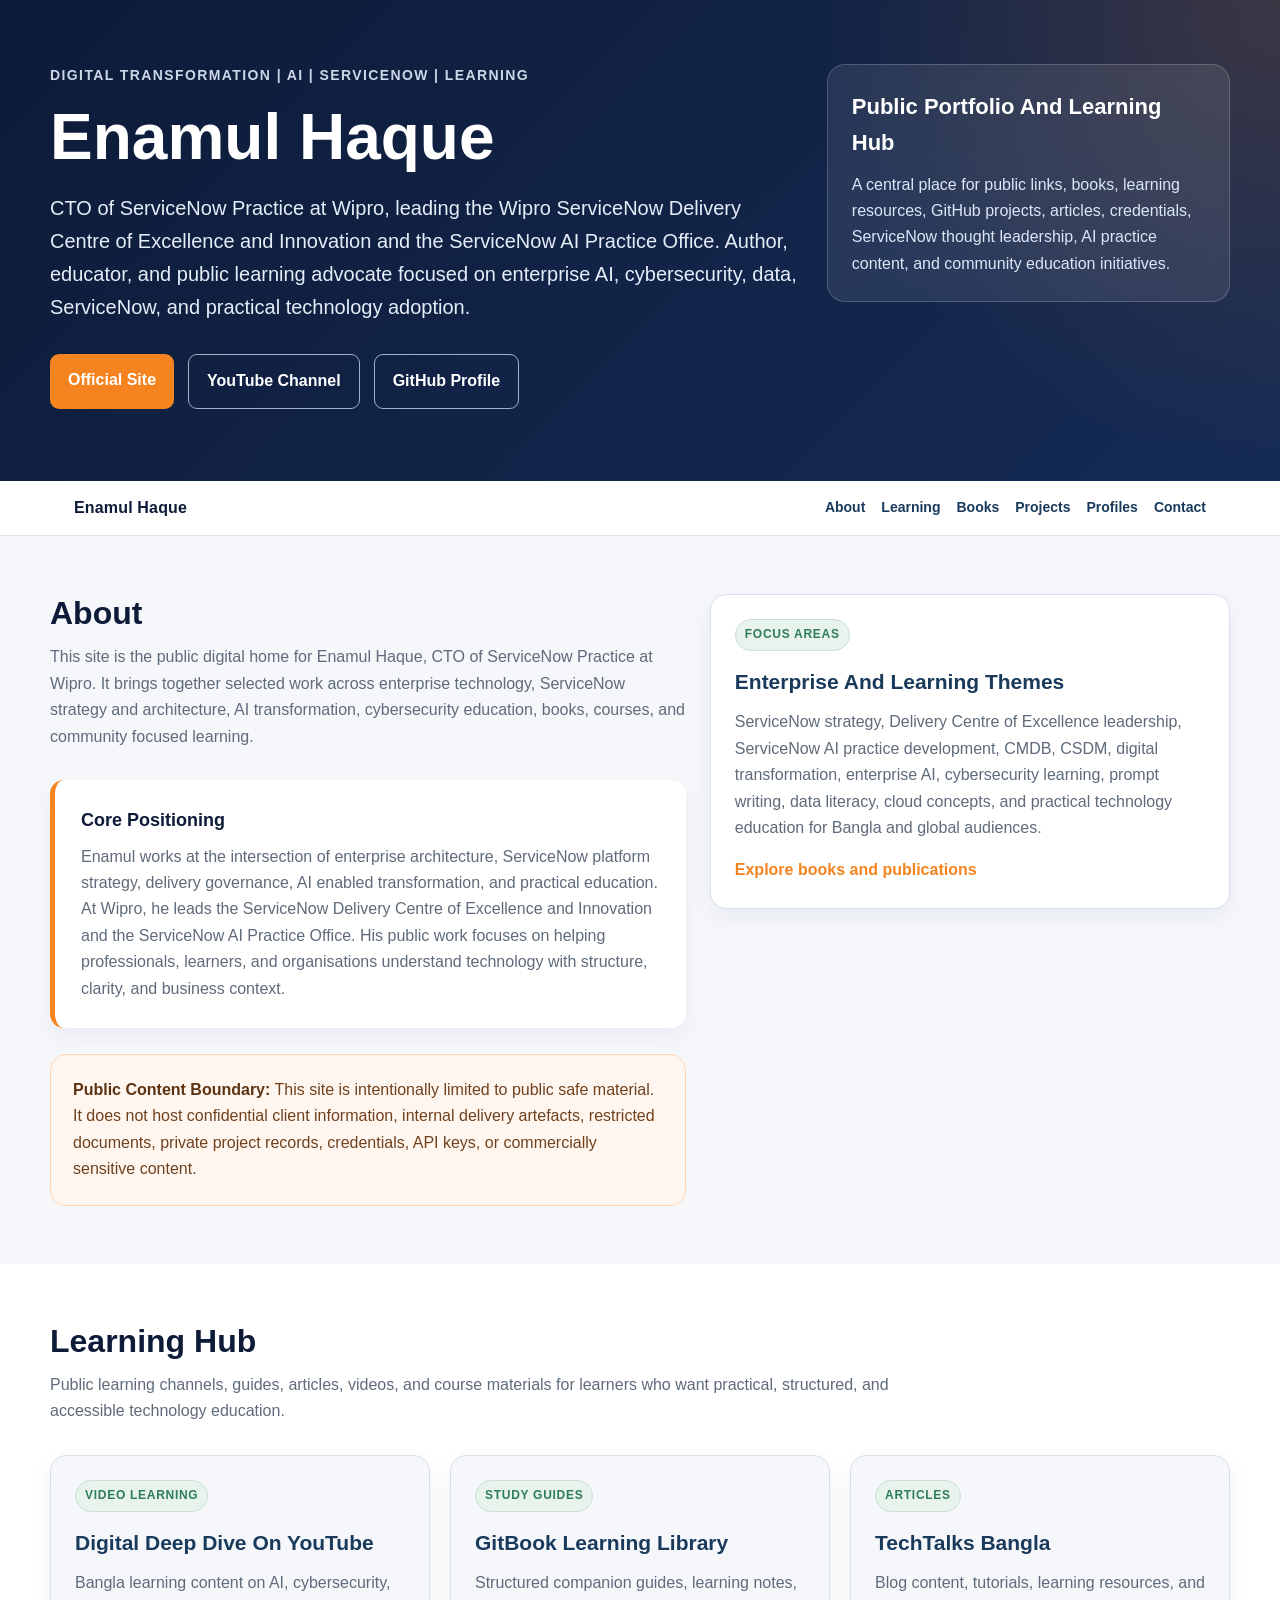
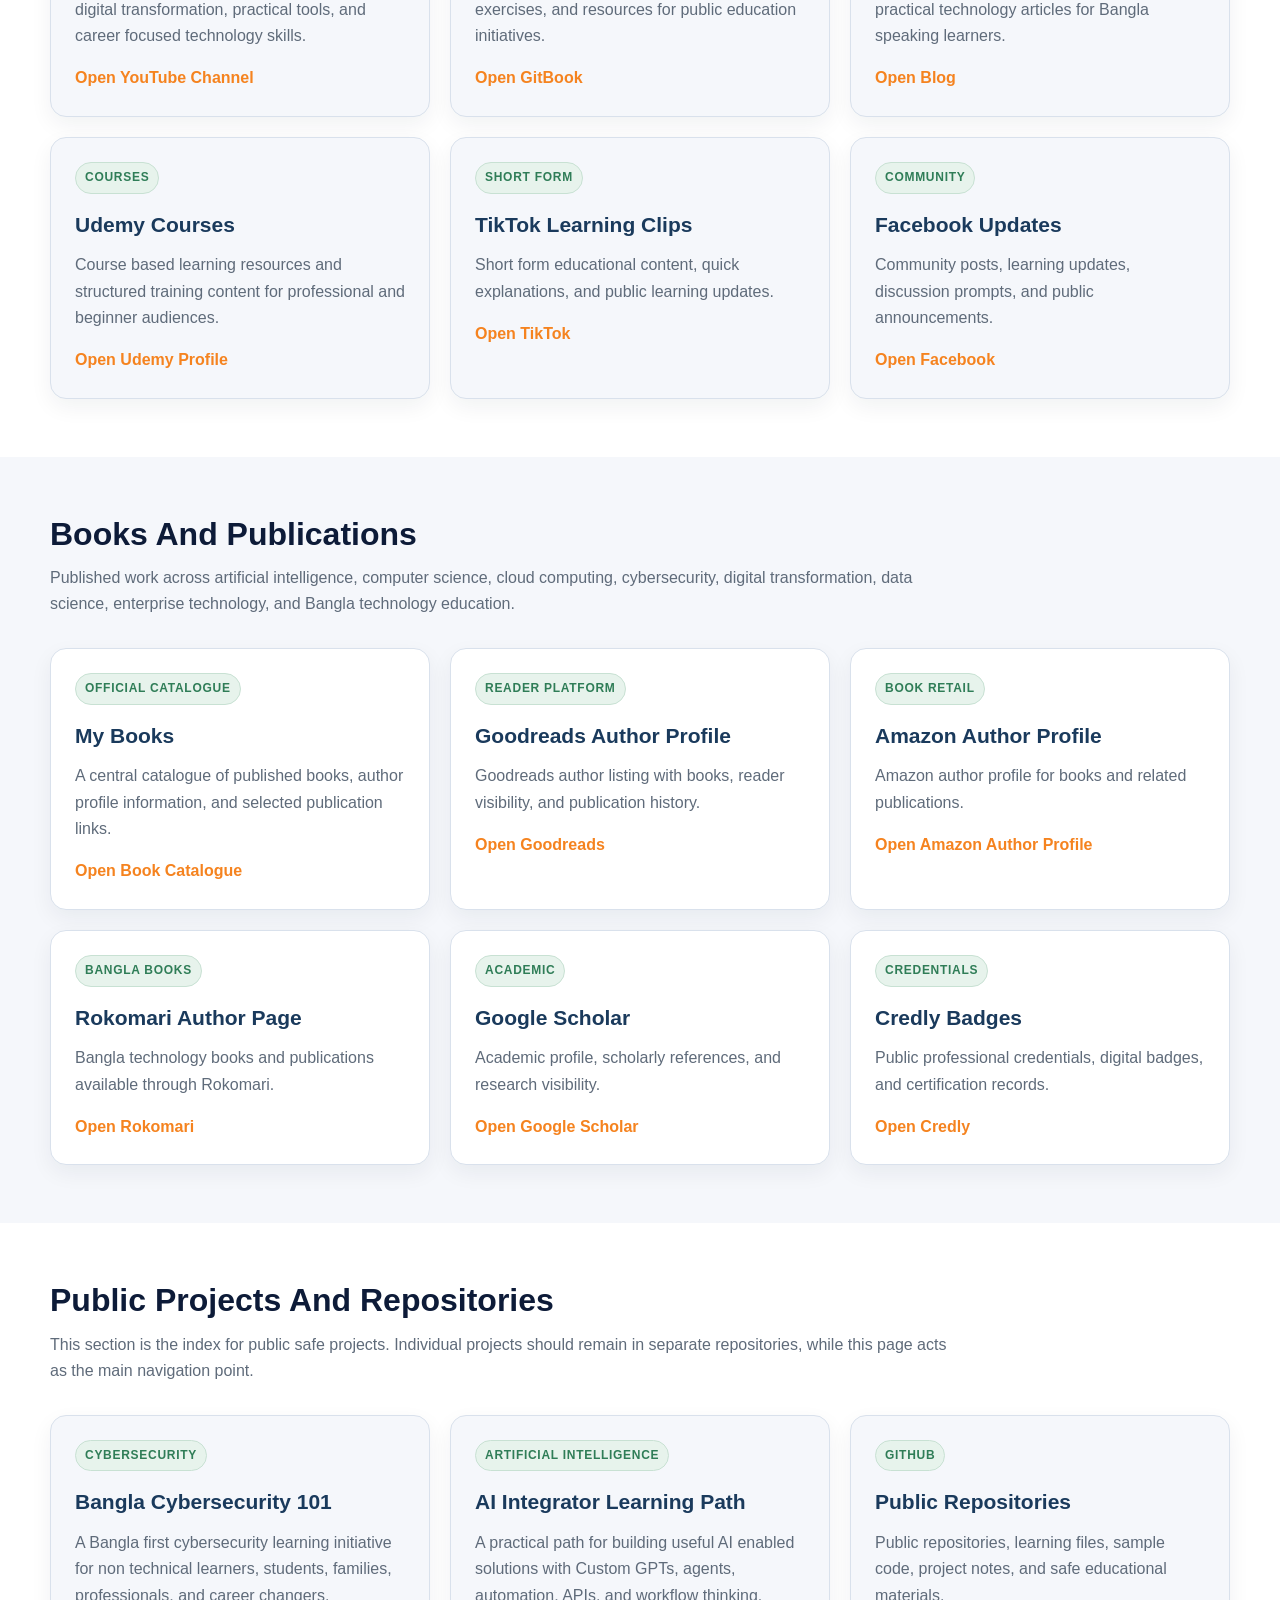
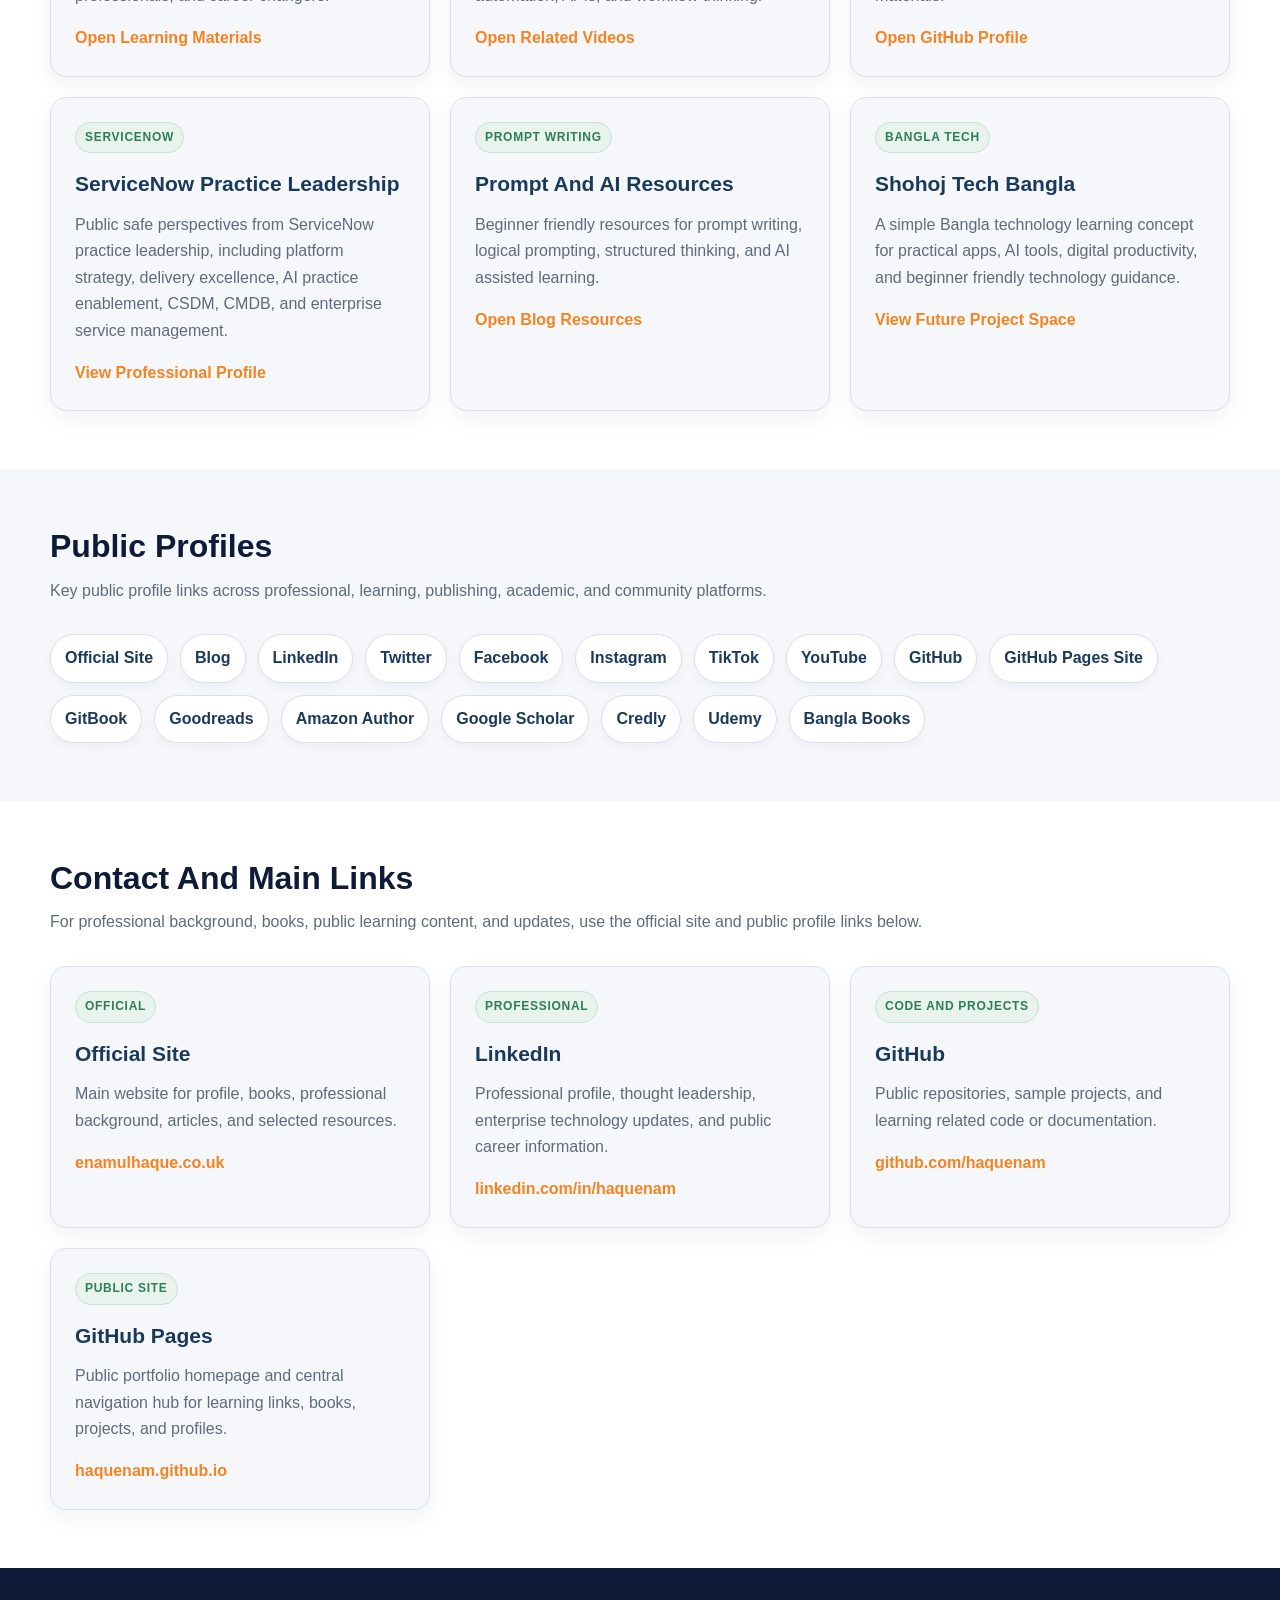
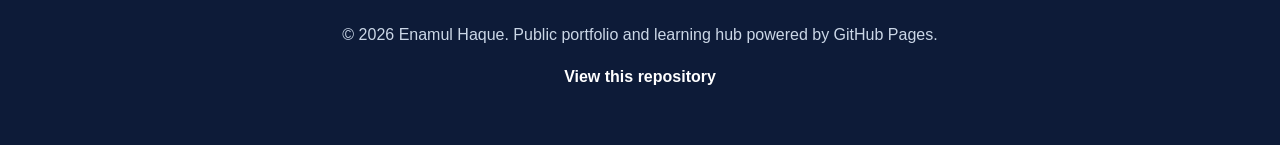
==== index.html @ fe9c5461 "Add files via upload" ====
<!DOCTYPE html>
<html lang="en">
<head>
  <meta charset="UTF-8" />
  <meta name="viewport" content="width=device-width, initial-scale=1.0" />
  <meta name="description" content="Official public portfolio and learning hub for Enamul Haque, focused on digital transformation, AI, ServiceNow strategy, cybersecurity learning, books, courses, and practical technology education." />
  <meta name="author" content="Enamul Haque" />
  <title>Enamul Haque | Digital Transformation, AI, ServiceNow and Learning</title>

  <style>
    :root {
      --navy: #0d1b38;
      --navy2: #152b55;
      --blue: #1a3a5c;
      --accent: #f5831f;
      --soft: #f5f7fb;
      --soft2: #eef4fb;
      --text: #172033;
      --muted: #5f6b7a;
      --white: #ffffff;
      --border: #d9e1ec;
      --green: #2f7d57;
    }

    * {
      box-sizing: border-box;
    }

    html {
      scroll-behavior: smooth;
    }

    body {
      margin: 0;
      font-family: Arial, Helvetica, sans-serif;
      color: var(--text);
      background: var(--soft);
      line-height: 1.65;
    }

    a {
      color: inherit;
    }

    header {
      background:
        radial-gradient(circle at top right, rgba(245, 131, 31, 0.18), transparent 34%),
        linear-gradient(135deg, var(--navy), var(--navy2));
      color: var(--white);
      padding: 64px 24px 72px;
    }

    .container {
      max-width: 1180px;
      margin: 0 auto;
    }

    .topline {
      font-size: 14px;
      letter-spacing: 0.1em;
      text-transform: uppercase;
      color: #cbd7e7;
      margin-bottom: 16px;
      font-weight: 700;
    }

    h1 {
      font-size: clamp(38px, 5vw, 64px);
      line-height: 1.08;
      margin: 0 0 20px;
      max-width: 980px;
    }

    .subtitle {
      font-size: 20px;
      max-width: 900px;
      color: #e5edf8;
      margin: 0 0 30px;
    }

    .hero-grid {
      display: grid;
      grid-template-columns: 1.3fr 0.7fr;
      gap: 28px;
      align-items: start;
    }

    .hero-card {
      background: rgba(255, 255, 255, 0.09);
      border: 1px solid rgba(255, 255, 255, 0.18);
      border-radius: 18px;
      padding: 24px;
      backdrop-filter: blur(8px);
    }

    .hero-card h2 {
      margin: 0 0 10px;
      font-size: 22px;
      color: var(--white);
    }

    .hero-card p {
      margin: 0;
      color: #dbe7f7;
    }

    .actions {
      display: flex;
      flex-wrap: wrap;
      gap: 14px;
      margin-top: 30px;
    }

    .button {
      display: inline-block;
      text-decoration: none;
      font-weight: 800;
      border-radius: 9px;
      padding: 13px 18px;
      transition: all 0.2s ease;
    }

    .button.primary {
      background: var(--accent);
      color: var(--white);
    }

    .button.secondary {
      border: 1px solid #9fb1c9;
      color: var(--white);
    }

    .button.light {
      background: var(--white);
      color: var(--navy);
      border: 1px solid var(--border);
    }

    .button:hover {
      transform: translateY(-1px);
      opacity: 0.94;
    }

    nav {
      background: var(--white);
      border-bottom: 1px solid var(--border);
      position: sticky;
      top: 0;
      z-index: 10;
    }

    nav .container {
      display: flex;
      flex-wrap: wrap;
      gap: 18px;
      align-items: center;
      justify-content: space-between;
      padding: 14px 24px;
    }

    .brand {
      font-weight: 900;
      color: var(--navy);
      letter-spacing: 0.01em;
    }

    .navlinks {
      display: flex;
      flex-wrap: wrap;
      gap: 16px;
      font-size: 14px;
    }

    .navlinks a {
      color: var(--blue);
      text-decoration: none;
      font-weight: 800;
    }

    section {
      padding: 58px 24px;
    }

    section.alt {
      background: var(--white);
    }

    .section-title {
      margin: 0 0 12px;
      color: var(--navy);
      font-size: 32px;
      line-height: 1.2;
    }

    .section-intro {
      margin: 0 0 30px;
      color: var(--muted);
      max-width: 900px;
    }

    .grid {
      display: grid;
      grid-template-columns: repeat(3, 1fr);
      gap: 20px;
    }

    .grid.two {
      grid-template-columns: repeat(2, 1fr);
    }

    .card {
      background: var(--white);
      border: 1px solid var(--border);
      border-radius: 16px;
      padding: 24px;
      min-height: 220px;
      box-shadow: 0 8px 22px rgba(13, 27, 56, 0.06);
    }

    .alt .card {
      background: var(--soft);
    }

    .card h3 {
      margin: 0 0 10px;
      color: var(--blue);
      font-size: 21px;
    }

    .card p {
      margin: 0 0 16px;
      color: var(--muted);
    }

    .card a {
      color: var(--accent);
      font-weight: 800;
      text-decoration: none;
    }

    .tag {
      display: inline-block;
      font-size: 12px;
      text-transform: uppercase;
      letter-spacing: 0.06em;
      color: var(--green);
      background: #e7f3ec;
      border: 1px solid #c8e1d3;
      border-radius: 999px;
      padding: 5px 9px;
      margin-bottom: 14px;
      font-weight: 800;
    }

    .highlight {
      background: var(--white);
      border-left: 5px solid var(--accent);
      border-radius: 14px;
      padding: 26px;
      box-shadow: 0 8px 22px rgba(13, 27, 56, 0.05);
    }

    .highlight strong {
      display: block;
      color: var(--navy);
      margin-bottom: 8px;
      font-size: 18px;
    }

    .highlight p {
      margin: 0;
      color: var(--muted);
    }

    .two-column {
      display: grid;
      grid-template-columns: 1.1fr 0.9fr;
      gap: 24px;
      align-items: start;
    }

    .list {
      display: grid;
      gap: 12px;
      margin-top: 20px;
    }

    .list-item {
      background: var(--white);
      border: 1px solid var(--border);
      border-radius: 14px;
      padding: 17px 19px;
    }

    .alt .list-item {
      background: var(--soft);
    }

    .list-item strong {
      display: block;
      color: var(--navy);
      margin-bottom: 5px;
    }

    .link-cloud {
      display: flex;
      flex-wrap: wrap;
      gap: 12px;
      margin-top: 24px;
    }

    .link-cloud a {
      background: var(--white);
      border: 1px solid var(--border);
      border-radius: 999px;
      padding: 10px 14px;
      text-decoration: none;
      color: var(--blue);
      font-weight: 800;
      box-shadow: 0 4px 12px rgba(13, 27, 56, 0.04);
    }

    .alt .link-cloud a {
      background: var(--soft);
    }

    .governance-note {
      background: #fff7ef;
      border: 1px solid #ffd7b6;
      border-radius: 16px;
      padding: 22px;
      color: #70401d;
      margin-top: 26px;
    }

    .governance-note strong {
      color: #5c3212;
    }

    footer {
      background: var(--navy);
      color: #cbd7e7;
      padding: 38px 24px;
      text-align: center;
    }

    footer a {
      color: var(--white);
      font-weight: 800;
      text-decoration: none;
    }

    @media (max-width: 920px) {
      .grid,
      .grid.two,
      .two-column,
      .hero-grid {
        grid-template-columns: 1fr;
      }

      nav {
        position: static;
      }
    }
  </style>
</head>

<body>
  <header>
    <div class="container hero-grid">
      <div>
        <div class="topline">Digital Transformation | AI | ServiceNow | Learning</div>
        <h1>Enamul Haque</h1>
        <p class="subtitle">
          CTO of ServiceNow Practice at Wipro, leading the Wipro ServiceNow Delivery Centre of Excellence and Innovation and the ServiceNow AI Practice Office. Author, educator, and public learning advocate focused on enterprise AI, cybersecurity, data, ServiceNow, and practical technology adoption.
        </p>
        <div class="actions">
          <a class="button primary" href="https://enamulhaque.co.uk/" target="_blank" rel="noopener">Official Site</a>
          <a class="button secondary" href="https://www.youtube.com/@authorenam" target="_blank" rel="noopener">YouTube Channel</a>
          <a class="button secondary" href="https://github.com/haquenam" target="_blank" rel="noopener">GitHub Profile</a>
        </div>
      </div>

      <div class="hero-card">
        <h2>Public Portfolio And Learning Hub</h2>
        <p>
          A central place for public links, books, learning resources, GitHub projects, articles, credentials, ServiceNow thought leadership, AI practice content, and community education initiatives.
        </p>
      </div>
    </div>
  </header>

  <nav>
    <div class="container">
      <div class="brand">Enamul Haque</div>
      <div class="navlinks">
        <a href="#about">About</a>
        <a href="#learning">Learning</a>
        <a href="#books">Books</a>
        <a href="#projects">Projects</a>
        <a href="#profiles">Profiles</a>
        <a href="#contact">Contact</a>
      </div>
    </div>
  </nav>

  <main>
    <section id="about">
      <div class="container two-column">
        <div>
          <h2 class="section-title">About</h2>
          <p class="section-intro">
            This site is the public digital home for Enamul Haque, CTO of ServiceNow Practice at Wipro. It brings together selected work across enterprise technology, ServiceNow strategy and architecture, AI transformation, cybersecurity education, books, courses, and community focused learning.
          </p>

          <div class="highlight">
            <strong>Core Positioning</strong>
            <p>
              Enamul works at the intersection of enterprise architecture, ServiceNow platform strategy, delivery governance, AI enabled transformation, and practical education. At Wipro, he leads the ServiceNow Delivery Centre of Excellence and Innovation and the ServiceNow AI Practice Office. His public work focuses on helping professionals, learners, and organisations understand technology with structure, clarity, and business context.
            </p>
          </div>

          <div class="governance-note">
            <strong>Public Content Boundary:</strong>
            This site is intentionally limited to public safe material. It does not host confidential client information, internal delivery artefacts, restricted documents, private project records, credentials, API keys, or commercially sensitive content.
          </div>
        </div>

        <div class="card">
          <span class="tag">Focus Areas</span>
          <h3>Enterprise And Learning Themes</h3>
          <p>
            ServiceNow strategy, Delivery Centre of Excellence leadership, ServiceNow AI practice development, CMDB, CSDM, digital transformation, enterprise AI, cybersecurity learning, prompt writing, data literacy, cloud concepts, and practical technology education for Bangla and global audiences.
          </p>
          <a href="https://enamulhaque.co.uk/my-books" target="_blank" rel="noopener">Explore books and publications</a>
        </div>
      </div>
    </section>

    <section id="learning" class="alt">
      <div class="container">
        <h2 class="section-title">Learning Hub</h2>
        <p class="section-intro">
          Public learning channels, guides, articles, videos, and course materials for learners who want practical, structured, and accessible technology education.
        </p>

        <div class="grid">
          <div class="card">
            <span class="tag">Video Learning</span>
            <h3>Digital Deep Dive On YouTube</h3>
            <p>
              Bangla learning content on AI, cybersecurity, digital transformation, practical tools, and career focused technology skills.
            </p>
            <a href="https://www.youtube.com/@authorenam" target="_blank" rel="noopener">Open YouTube Channel</a>
          </div>

          <div class="card">
            <span class="tag">Study Guides</span>
            <h3>GitBook Learning Library</h3>
            <p>
              Structured companion guides, learning notes, exercises, and resources for public education initiatives.
            </p>
            <a href="https://haquenam.gitbook.io/learningwithenam" target="_blank" rel="noopener">Open GitBook</a>
          </div>

          <div class="card">
            <span class="tag">Articles</span>
            <h3>TechTalks Bangla</h3>
            <p>
              Blog content, tutorials, learning resources, and practical technology articles for Bangla speaking learners.
            </p>
            <a href="https://techtalksbangla.com/" target="_blank" rel="noopener">Open Blog</a>
          </div>

          <div class="card">
            <span class="tag">Courses</span>
            <h3>Udemy Courses</h3>
            <p>
              Course based learning resources and structured training content for professional and beginner audiences.
            </p>
            <a href="https://www.udemy.com/user/enamul-haque-74/" target="_blank" rel="noopener">Open Udemy Profile</a>
          </div>

          <div class="card">
            <span class="tag">Short Form</span>
            <h3>TikTok Learning Clips</h3>
            <p>
              Short form educational content, quick explanations, and public learning updates.
            </p>
            <a href="https://www.tiktok.com/@haquenam" target="_blank" rel="noopener">Open TikTok</a>
          </div>

          <div class="card">
            <span class="tag">Community</span>
            <h3>Facebook Updates</h3>
            <p>
              Community posts, learning updates, discussion prompts, and public announcements.
            </p>
            <a href="https://www.facebook.com/haquenam" target="_blank" rel="noopener">Open Facebook</a>
          </div>
        </div>
      </div>
    </section>

    <section id="books">
      <div class="container">
        <h2 class="section-title">Books And Publications</h2>
        <p class="section-intro">
          Published work across artificial intelligence, computer science, cloud computing, cybersecurity, digital transformation, data science, enterprise technology, and Bangla technology education.
        </p>

        <div class="grid">
          <div class="card">
            <span class="tag">Official Catalogue</span>
            <h3>My Books</h3>
            <p>
              A central catalogue of published books, author profile information, and selected publication links.
            </p>
            <a href="https://enamulhaque.co.uk/my-books" target="_blank" rel="noopener">Open Book Catalogue</a>
          </div>

          <div class="card">
            <span class="tag">Reader Platform</span>
            <h3>Goodreads Author Profile</h3>
            <p>
              Goodreads author listing with books, reader visibility, and publication history.
            </p>
            <a href="https://www.goodreads.com/author/show/20155605.Enamul_Haque" target="_blank" rel="noopener">Open Goodreads</a>
          </div>

          <div class="card">
            <span class="tag">Book Retail</span>
            <h3>Amazon Author Profile</h3>
            <p>
              Amazon author profile for books and related publications.
            </p>
            <a href="https://amazon.com/author/enamulhaque" target="_blank" rel="noopener">Open Amazon Author Profile</a>
          </div>

          <div class="card">
            <span class="tag">Bangla Books</span>
            <h3>Rokomari Author Page</h3>
            <p>
              Bangla technology books and publications available through Rokomari.
            </p>
            <a href="https://www.rokomari.com/book/author/89232/enamul-haque-technology-matters" target="_blank" rel="noopener">Open Rokomari</a>
          </div>

          <div class="card">
            <span class="tag">Academic</span>
            <h3>Google Scholar</h3>
            <p>
              Academic profile, scholarly references, and research visibility.
            </p>
            <a href="https://scholar.google.com/citations?user=e7mwg-4AAAAJ" target="_blank" rel="noopener">Open Google Scholar</a>
          </div>

          <div class="card">
            <span class="tag">Credentials</span>
            <h3>Credly Badges</h3>
            <p>
              Public professional credentials, digital badges, and certification records.
            </p>
            <a href="https://www.credly.com/users/haquenam" target="_blank" rel="noopener">Open Credly</a>
          </div>
        </div>
      </div>
    </section>

    <section id="projects" class="alt">
      <div class="container">
        <h2 class="section-title">Public Projects And Repositories</h2>
        <p class="section-intro">
          This section is the index for public safe projects. Individual projects should remain in separate repositories, while this page acts as the main navigation point.
        </p>

        <div class="grid">
          <div class="card">
            <span class="tag">Cybersecurity</span>
            <h3>Bangla Cybersecurity 101</h3>
            <p>
              A Bangla first cybersecurity learning initiative for non technical learners, students, families, professionals, and career changers.
            </p>
            <a href="https://haquenam.gitbook.io/learningwithenam" target="_blank" rel="noopener">Open Learning Materials</a>
          </div>

          <div class="card">
            <span class="tag">Artificial Intelligence</span>
            <h3>AI Integrator Learning Path</h3>
            <p>
              A practical path for building useful AI enabled solutions with Custom GPTs, agents, automation, APIs, and workflow thinking.
            </p>
            <a href="https://www.youtube.com/@authorenam" target="_blank" rel="noopener">Open Related Videos</a>
          </div>

          <div class="card">
            <span class="tag">GitHub</span>
            <h3>Public Repositories</h3>
            <p>
              Public repositories, learning files, sample code, project notes, and safe educational materials.
            </p>
            <a href="https://github.com/haquenam" target="_blank" rel="noopener">Open GitHub Profile</a>
          </div>

          <div class="card">
            <span class="tag">ServiceNow</span>
            <h3>ServiceNow Practice Leadership</h3>
            <p>
              Public safe perspectives from ServiceNow practice leadership, including platform strategy, delivery excellence, AI practice enablement, CSDM, CMDB, and enterprise service management.
            </p>
            <a href="https://www.linkedin.com/in/haquenam" target="_blank" rel="noopener">View Professional Profile</a>
          </div>

          <div class="card">
            <span class="tag">Prompt Writing</span>
            <h3>Prompt And AI Resources</h3>
            <p>
              Beginner friendly resources for prompt writing, logical prompting, structured thinking, and AI assisted learning.
            </p>
            <a href="https://techtalksbangla.com/" target="_blank" rel="noopener">Open Blog Resources</a>
          </div>

          <div class="card">
            <span class="tag">Bangla Tech</span>
            <h3>Shohoj Tech Bangla</h3>
            <p>
              A simple Bangla technology learning concept for practical apps, AI tools, digital productivity, and beginner friendly technology guidance.
            </p>
            <a href="https://github.com/haquenam" target="_blank" rel="noopener">View Future Project Space</a>
          </div>
        </div>
      </div>
    </section>

    <section id="profiles">
      <div class="container">
        <h2 class="section-title">Public Profiles</h2>
        <p class="section-intro">
          Key public profile links across professional, learning, publishing, academic, and community platforms.
        </p>

        <div class="link-cloud">
          <a href="https://enamulhaque.co.uk/" target="_blank" rel="noopener">Official Site</a>
          <a href="https://techtalksbangla.com/" target="_blank" rel="noopener">Blog</a>
          <a href="https://www.linkedin.com/in/haquenam" target="_blank" rel="noopener">LinkedIn</a>
          <a href="https://www.twitter.com/haquenam" target="_blank" rel="noopener">Twitter</a>
          <a href="https://www.facebook.com/haquenam" target="_blank" rel="noopener">Facebook</a>
          <a href="https://www.instagram.com/haquenam/" target="_blank" rel="noopener">Instagram</a>
          <a href="https://www.tiktok.com/@haquenam" target="_blank" rel="noopener">TikTok</a>
          <a href="https://www.youtube.com/@authorenam" target="_blank" rel="noopener">YouTube</a>
          <a href="https://github.com/haquenam" target="_blank" rel="noopener">GitHub</a>
          <a href="https://haquenam.github.io" target="_blank" rel="noopener">GitHub Pages Site</a>
          <a href="https://haquenam.gitbook.io/learningwithenam" target="_blank" rel="noopener">GitBook</a>
          <a href="https://www.goodreads.com/author/show/20155605.Enamul_Haque" target="_blank" rel="noopener">Goodreads</a>
          <a href="https://amazon.com/author/enamulhaque" target="_blank" rel="noopener">Amazon Author</a>
          <a href="https://scholar.google.com/citations?user=e7mwg-4AAAAJ" target="_blank" rel="noopener">Google Scholar</a>
          <a href="https://www.credly.com/users/haquenam" target="_blank" rel="noopener">Credly</a>
          <a href="https://www.udemy.com/user/enamul-haque-74/" target="_blank" rel="noopener">Udemy</a>
          <a href="https://www.rokomari.com/book/author/89232/enamul-haque-technology-matters" target="_blank" rel="noopener">Bangla Books</a>
        </div>
      </div>
    </section>

    <section id="contact" class="alt">
      <div class="container">
        <h2 class="section-title">Contact And Main Links</h2>
        <p class="section-intro">
          For professional background, books, public learning content, and updates, use the official site and public profile links below.
        </p>

        <div class="grid">
          <div class="card">
            <span class="tag">Official</span>
            <h3>Official Site</h3>
            <p>
              Main website for profile, books, professional background, articles, and selected resources.
            </p>
            <a href="https://enamulhaque.co.uk/" target="_blank" rel="noopener">enamulhaque.co.uk</a>
          </div>

          <div class="card">
            <span class="tag">Professional</span>
            <h3>LinkedIn</h3>
            <p>
              Professional profile, thought leadership, enterprise technology updates, and public career information.
            </p>
            <a href="https://www.linkedin.com/in/haquenam" target="_blank" rel="noopener">linkedin.com/in/haquenam</a>
          </div>

          <div class="card">
            <span class="tag">Code And Projects</span>
            <h3>GitHub</h3>
            <p>
              Public repositories, sample projects, and learning related code or documentation.
            </p>
            <a href="https://github.com/haquenam" target="_blank" rel="noopener">github.com/haquenam</a>
          </div>

          <div class="card">
            <span class="tag">Public Site</span>
            <h3>GitHub Pages</h3>
            <p>
              Public portfolio homepage and central navigation hub for learning links, books, projects, and profiles.
            </p>
            <a href="https://haquenam.github.io" target="_blank" rel="noopener">haquenam.github.io</a>
          </div>
        </div>
      </div>
    </section>
  </main>

  <footer>
    <div class="container">
      <p>© <span id="year"></span> Enamul Haque. Public portfolio and learning hub powered by GitHub Pages.</p>
      <p><a href="https://github.com/haquenam/haquenam.github.io" target="_blank" rel="noopener">View this repository</a></p>
    </div>
  </footer>

  <script>
    document.getElementById("year").textContent = new Date().getFullYear();
  </script>
</body>
</html>
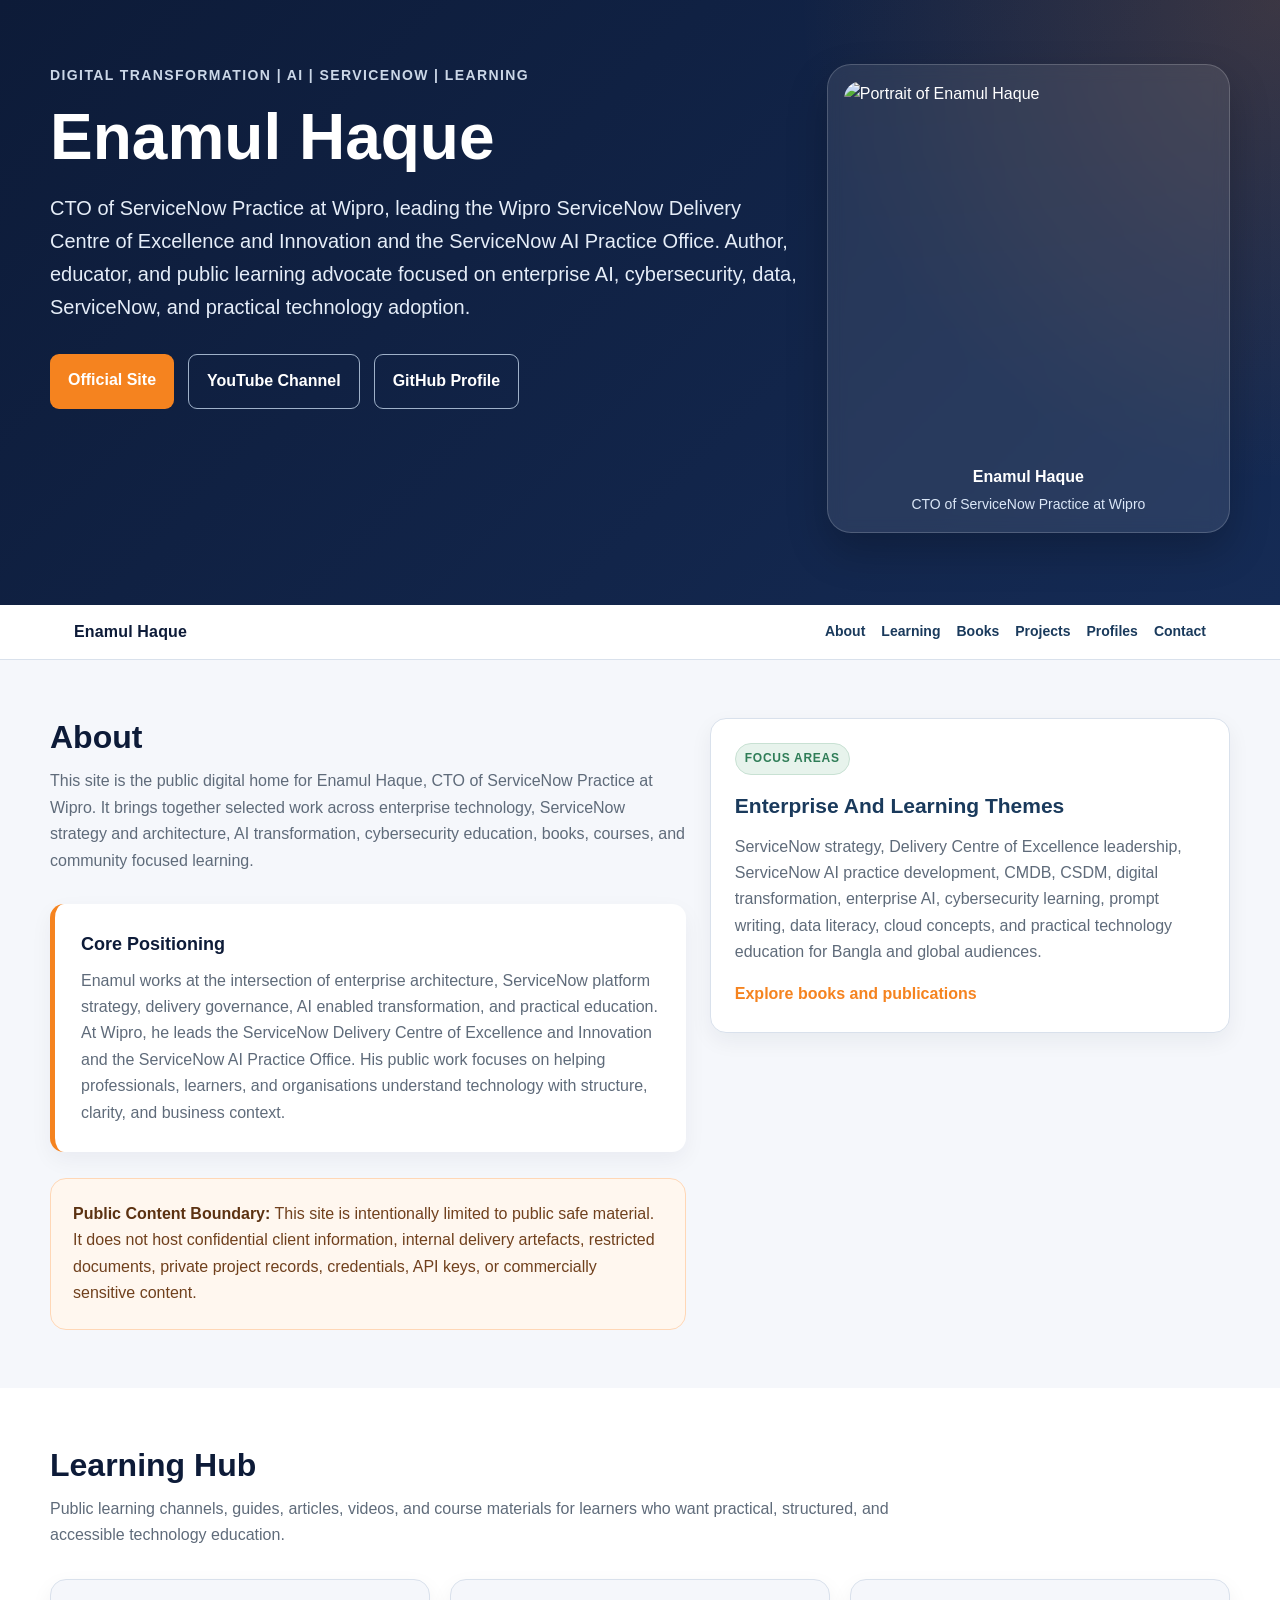
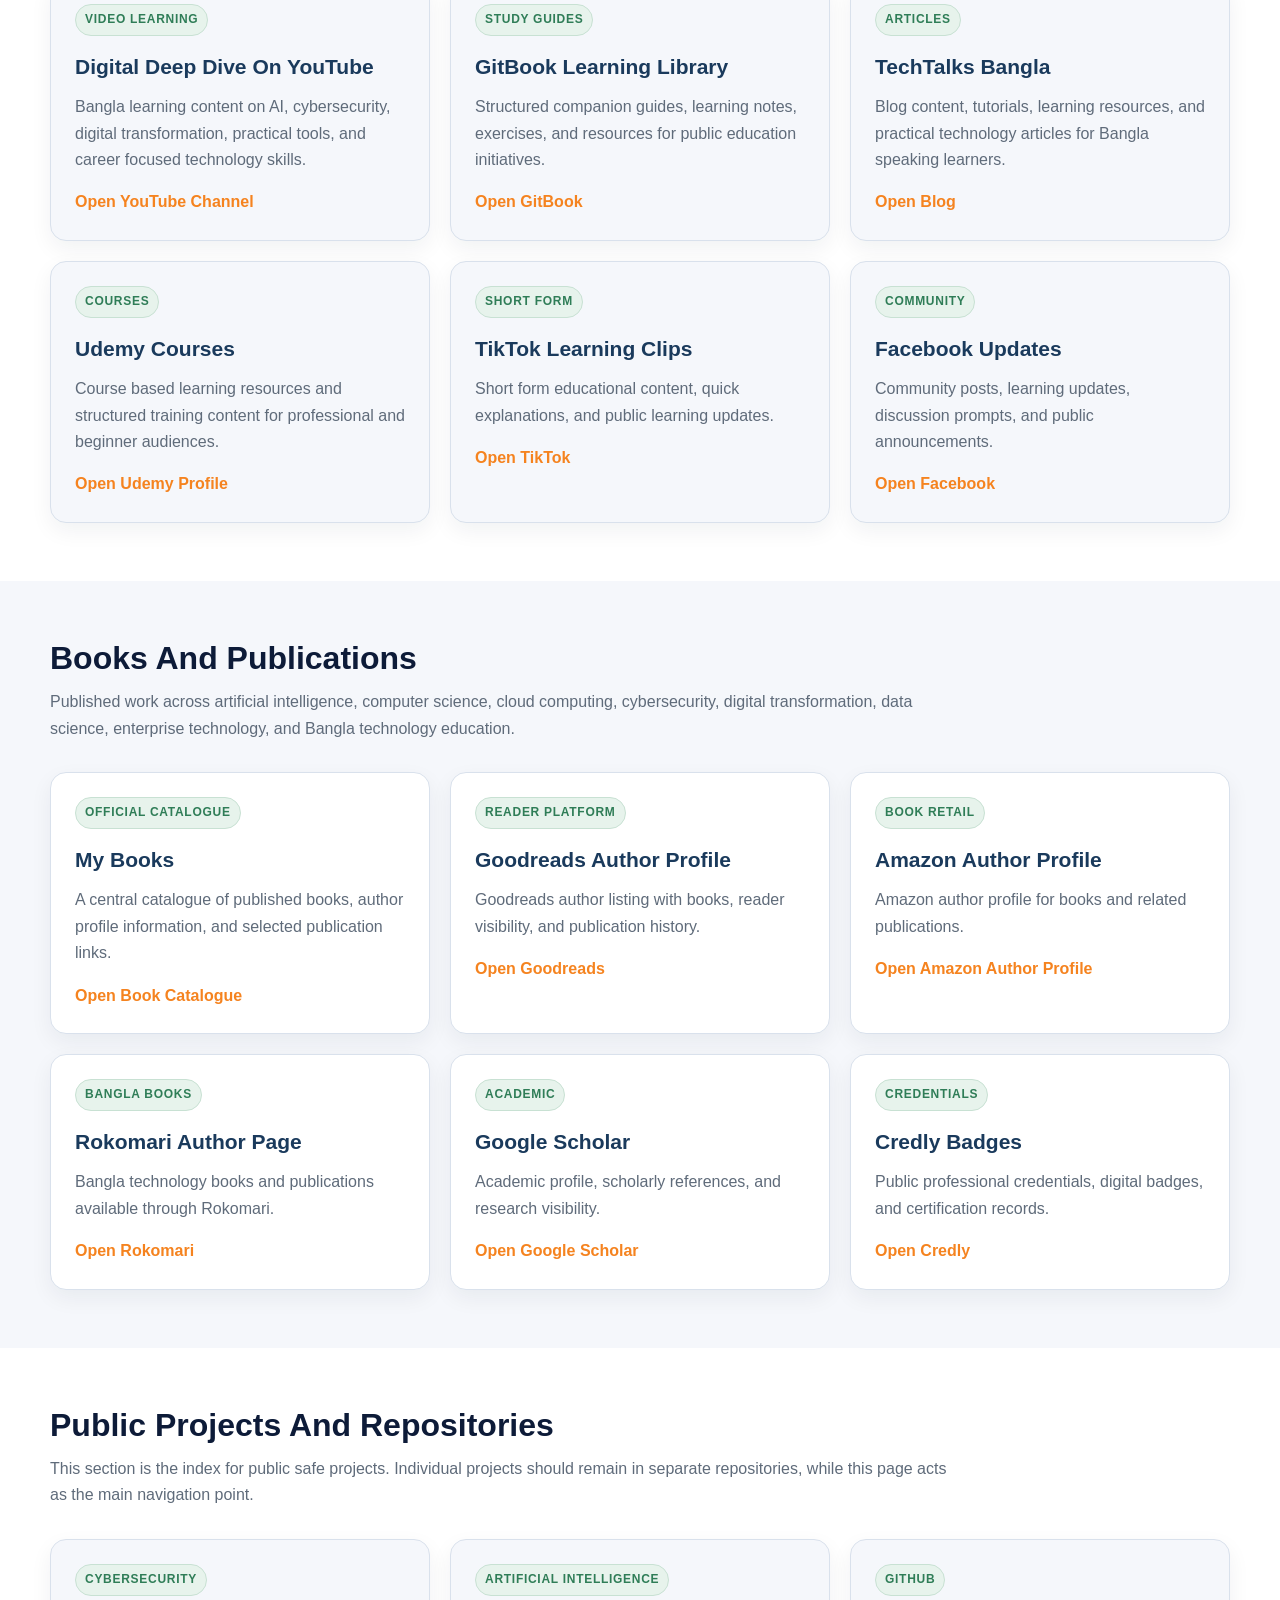
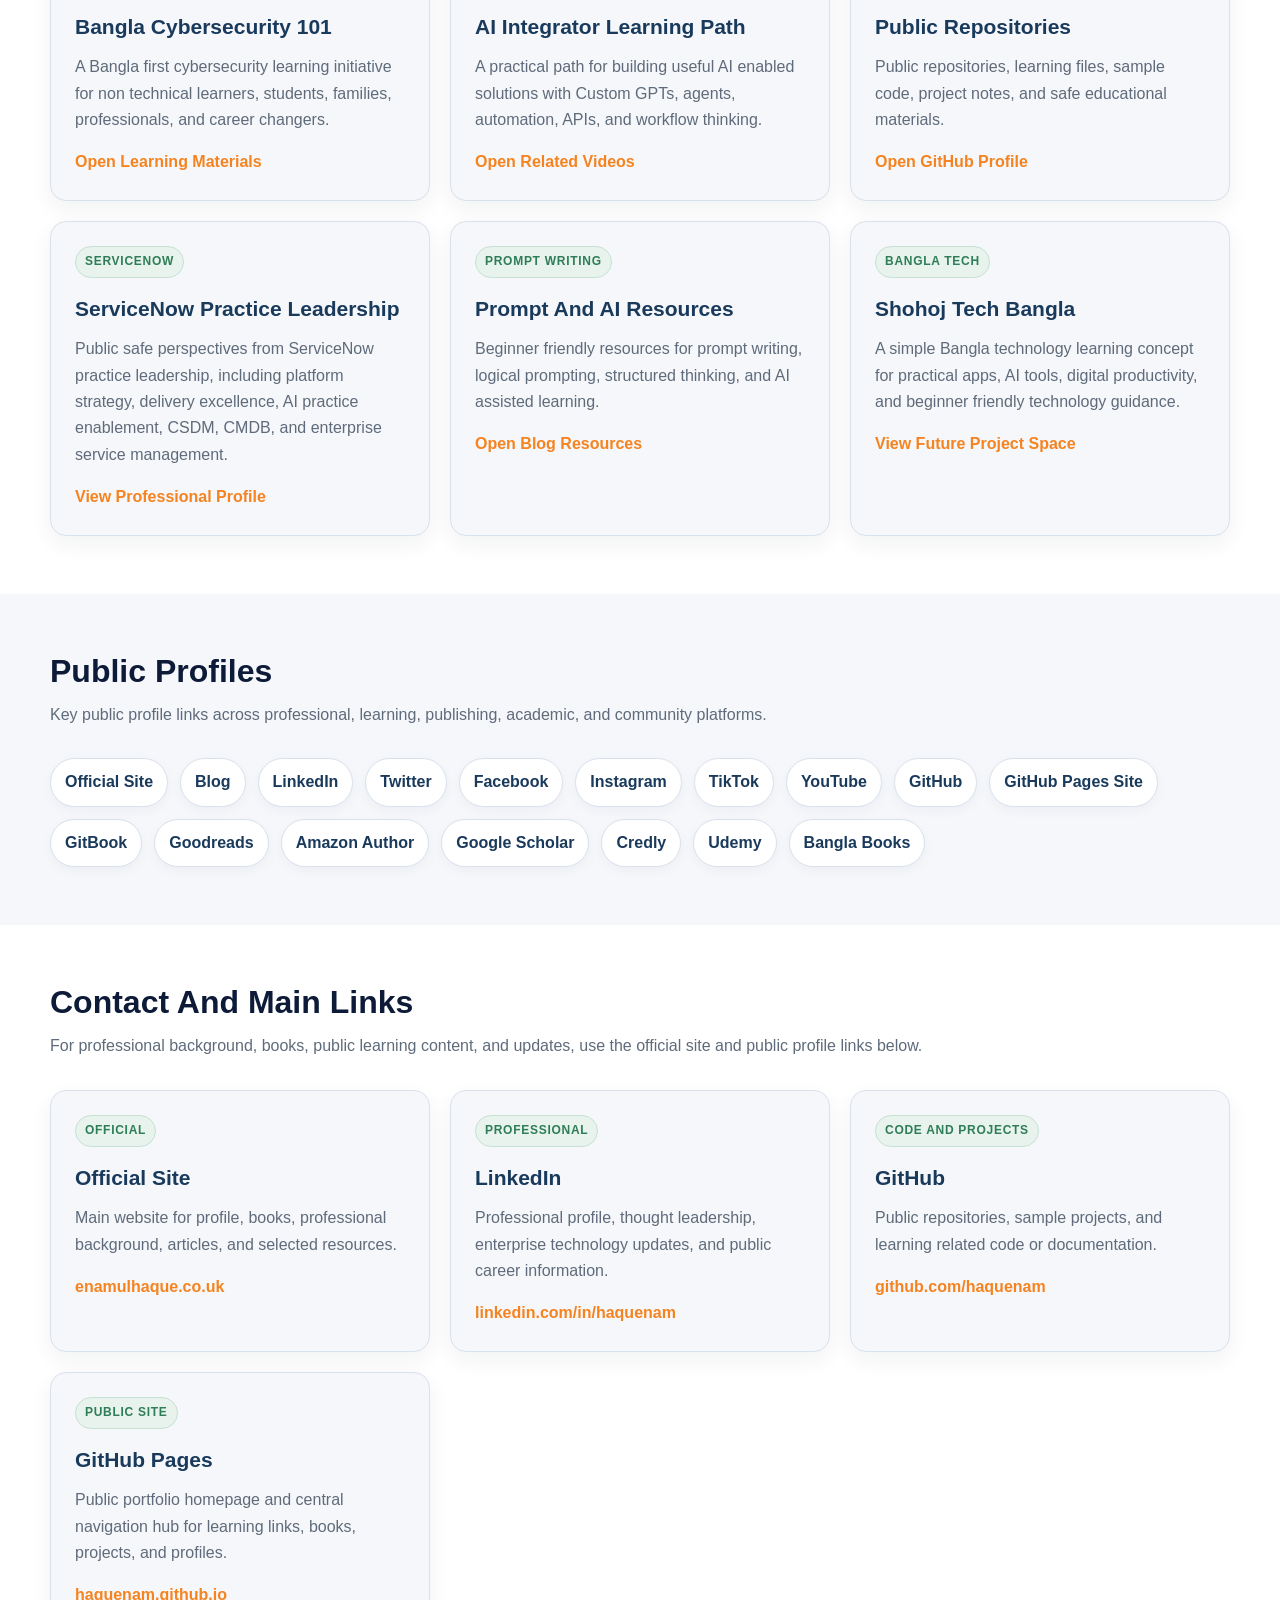
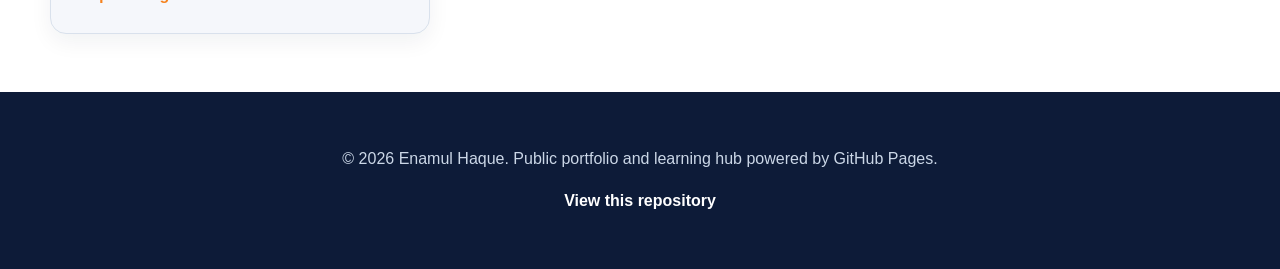
==== commit e81aabec: "Add files via upload" ====
--- a/index.html
+++ b/index.html
@@ -103,6 +103,37 @@
       margin: 0;
       color: #dbe7f7;
     }
+    .portrait-card {
+      background: rgba(255, 255, 255, 0.09);
+      border: 1px solid rgba(255, 255, 255, 0.18);
+      border-radius: 24px;
+      padding: 16px;
+      backdrop-filter: blur(8px);
+      box-shadow: 0 18px 40px rgba(0, 0, 0, 0.22);
+    }
+
+    .portrait-card img {
+      width: 100%;
+      display: block;
+      border-radius: 18px;
+      object-fit: cover;
+      aspect-ratio: 1 / 1;
+    }
+
+    .portrait-caption {
+      margin-top: 14px;
+      color: #dbe7f7;
+      font-size: 14px;
+      text-align: center;
+    }
+
+    .portrait-caption strong {
+      color: #ffffff;
+      display: block;
+      font-size: 16px;
+      margin-bottom: 2px;
+    }
+
 
     .actions {
       display: flex;
@@ -381,11 +412,12 @@
         </div>
       </div>
 
-      <div class="hero-card">
-        <h2>Public Portfolio And Learning Hub</h2>
-        <p>
-          A central place for public links, books, learning resources, GitHub projects, articles, credentials, ServiceNow thought leadership, AI practice content, and community education initiatives.
-        </p>
+      <div class="portrait-card">
+        <img src="assets/enamul-haque-profile.jpg" alt="Portrait of Enamul Haque" />
+        <div class="portrait-caption">
+          <strong>Enamul Haque</strong>
+          CTO of ServiceNow Practice at Wipro
+        </div>
       </div>
     </div>
   </header>
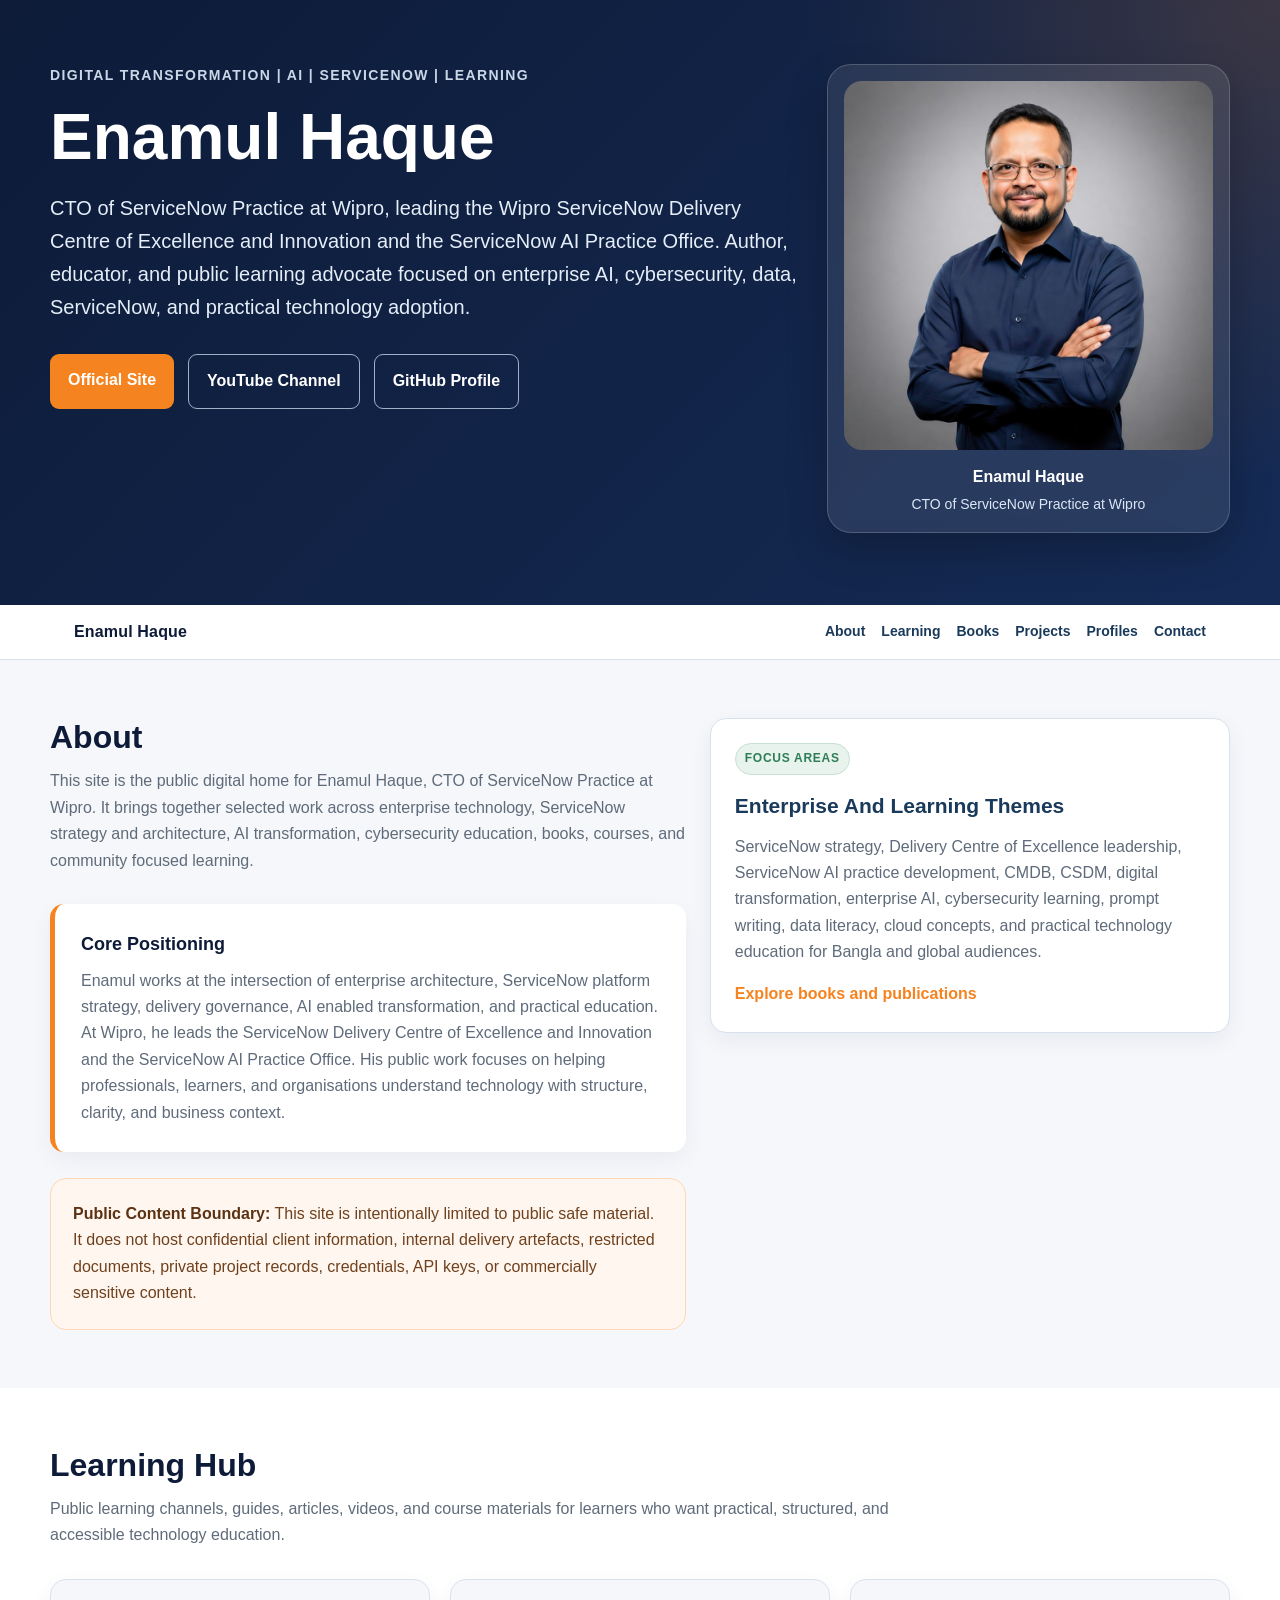
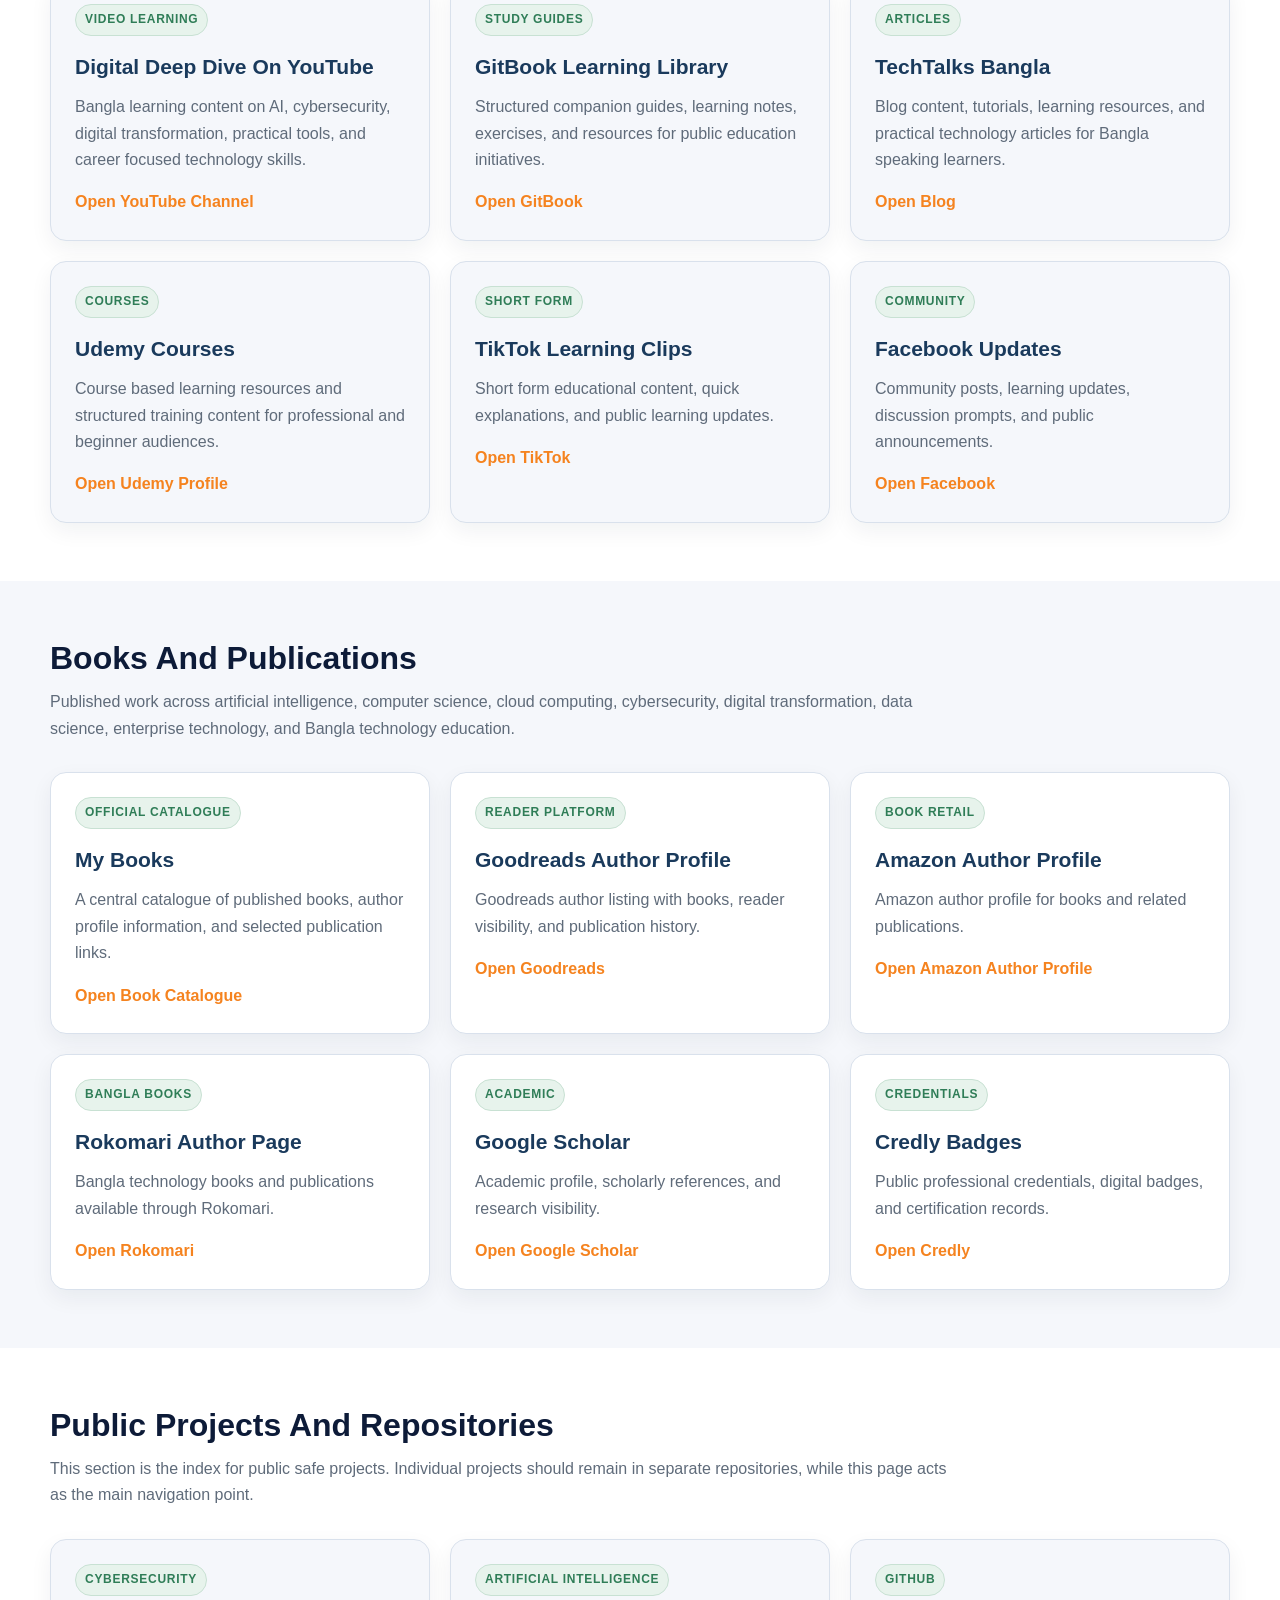
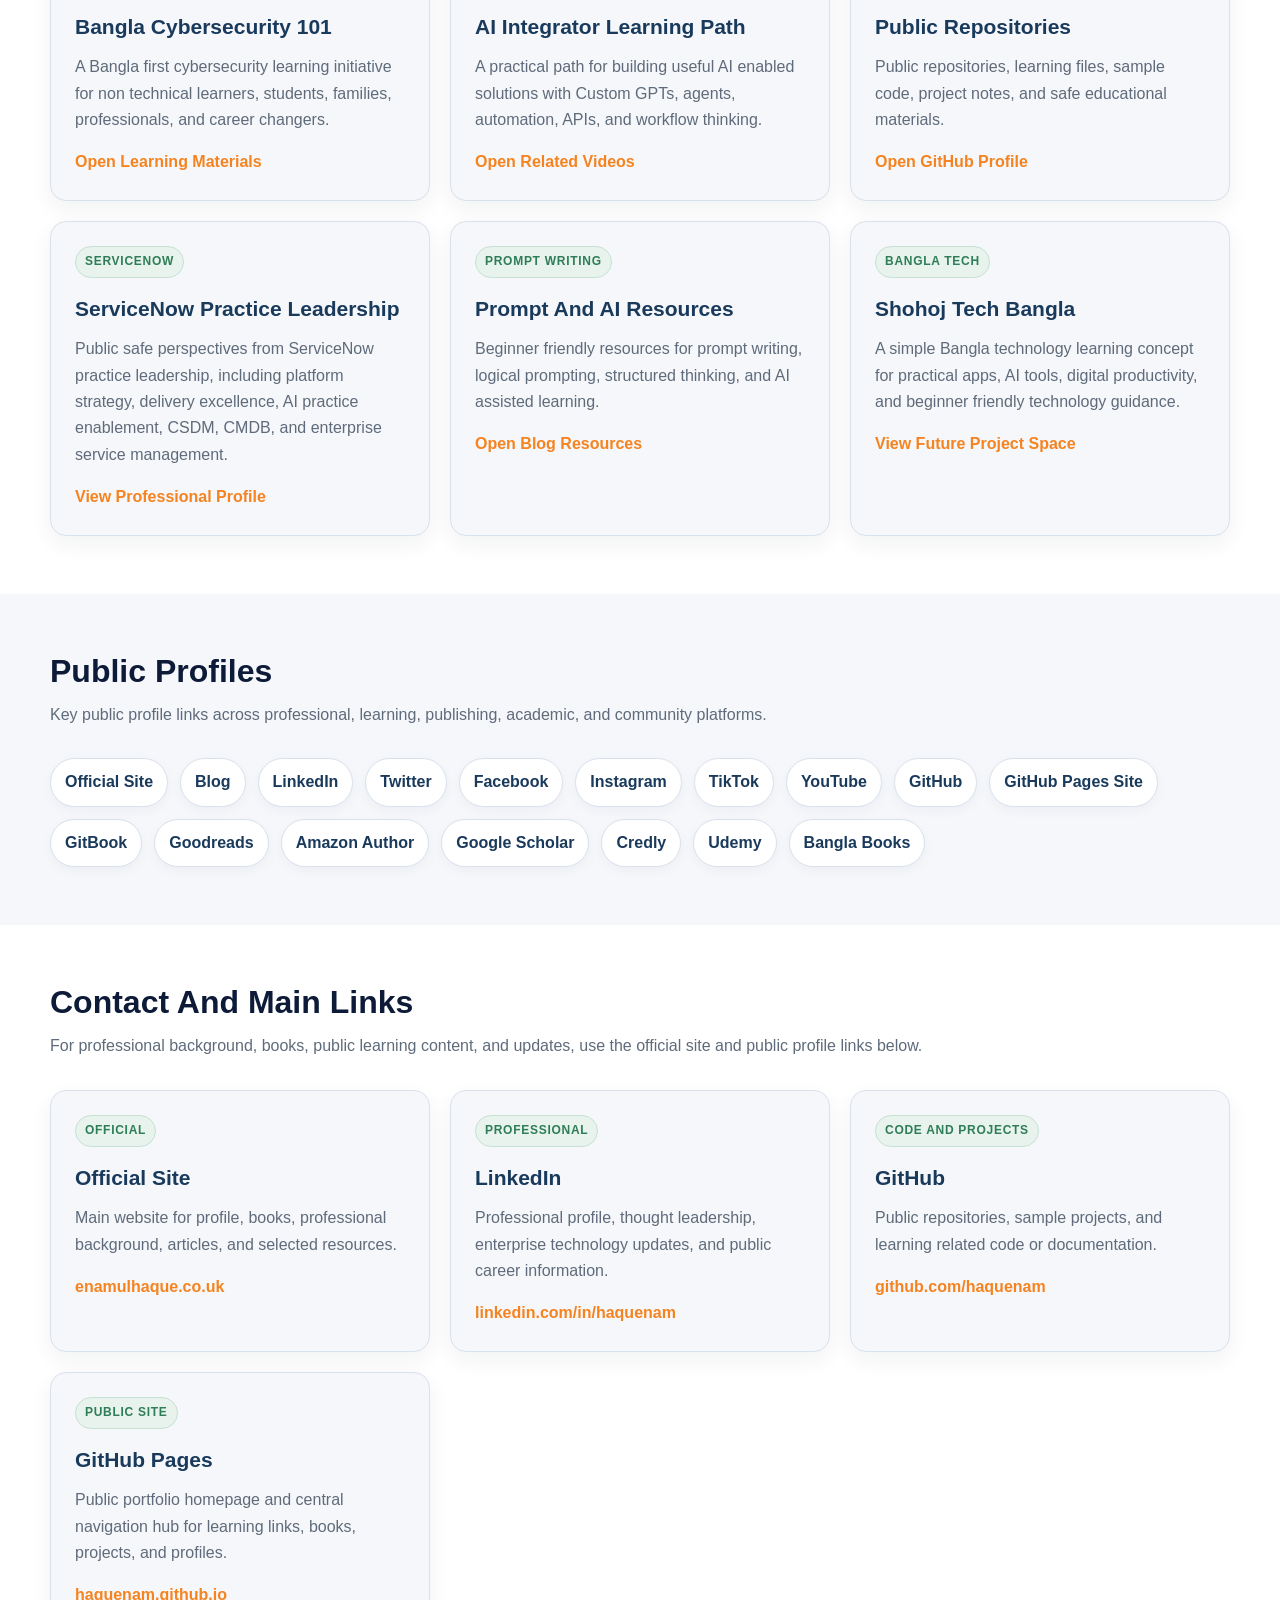
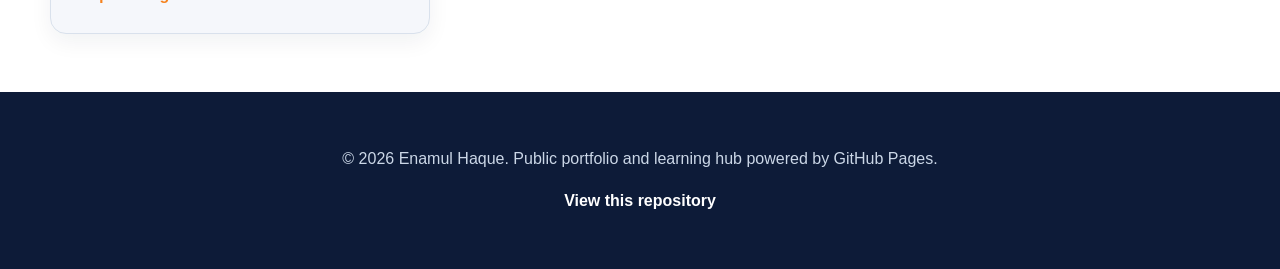
==== commit 965a5dd1: "Add files via upload" ====
--- a/index.html
+++ b/index.html
@@ -117,6 +117,7 @@
       display: block;
       border-radius: 18px;
       object-fit: cover;
+      object-position: center top;
       aspect-ratio: 1 / 1;
     }
 
@@ -413,7 +414,7 @@
       </div>
 
       <div class="portrait-card">
-        <img src="assets/enamul-haque-profile.jpg" alt="Portrait of Enamul Haque" />
+        <img src="[data-uri]" alt="Portrait of Enamul Haque" />
         <div class="portrait-caption">
           <strong>Enamul Haque</strong>
           CTO of ServiceNow Practice at Wipro
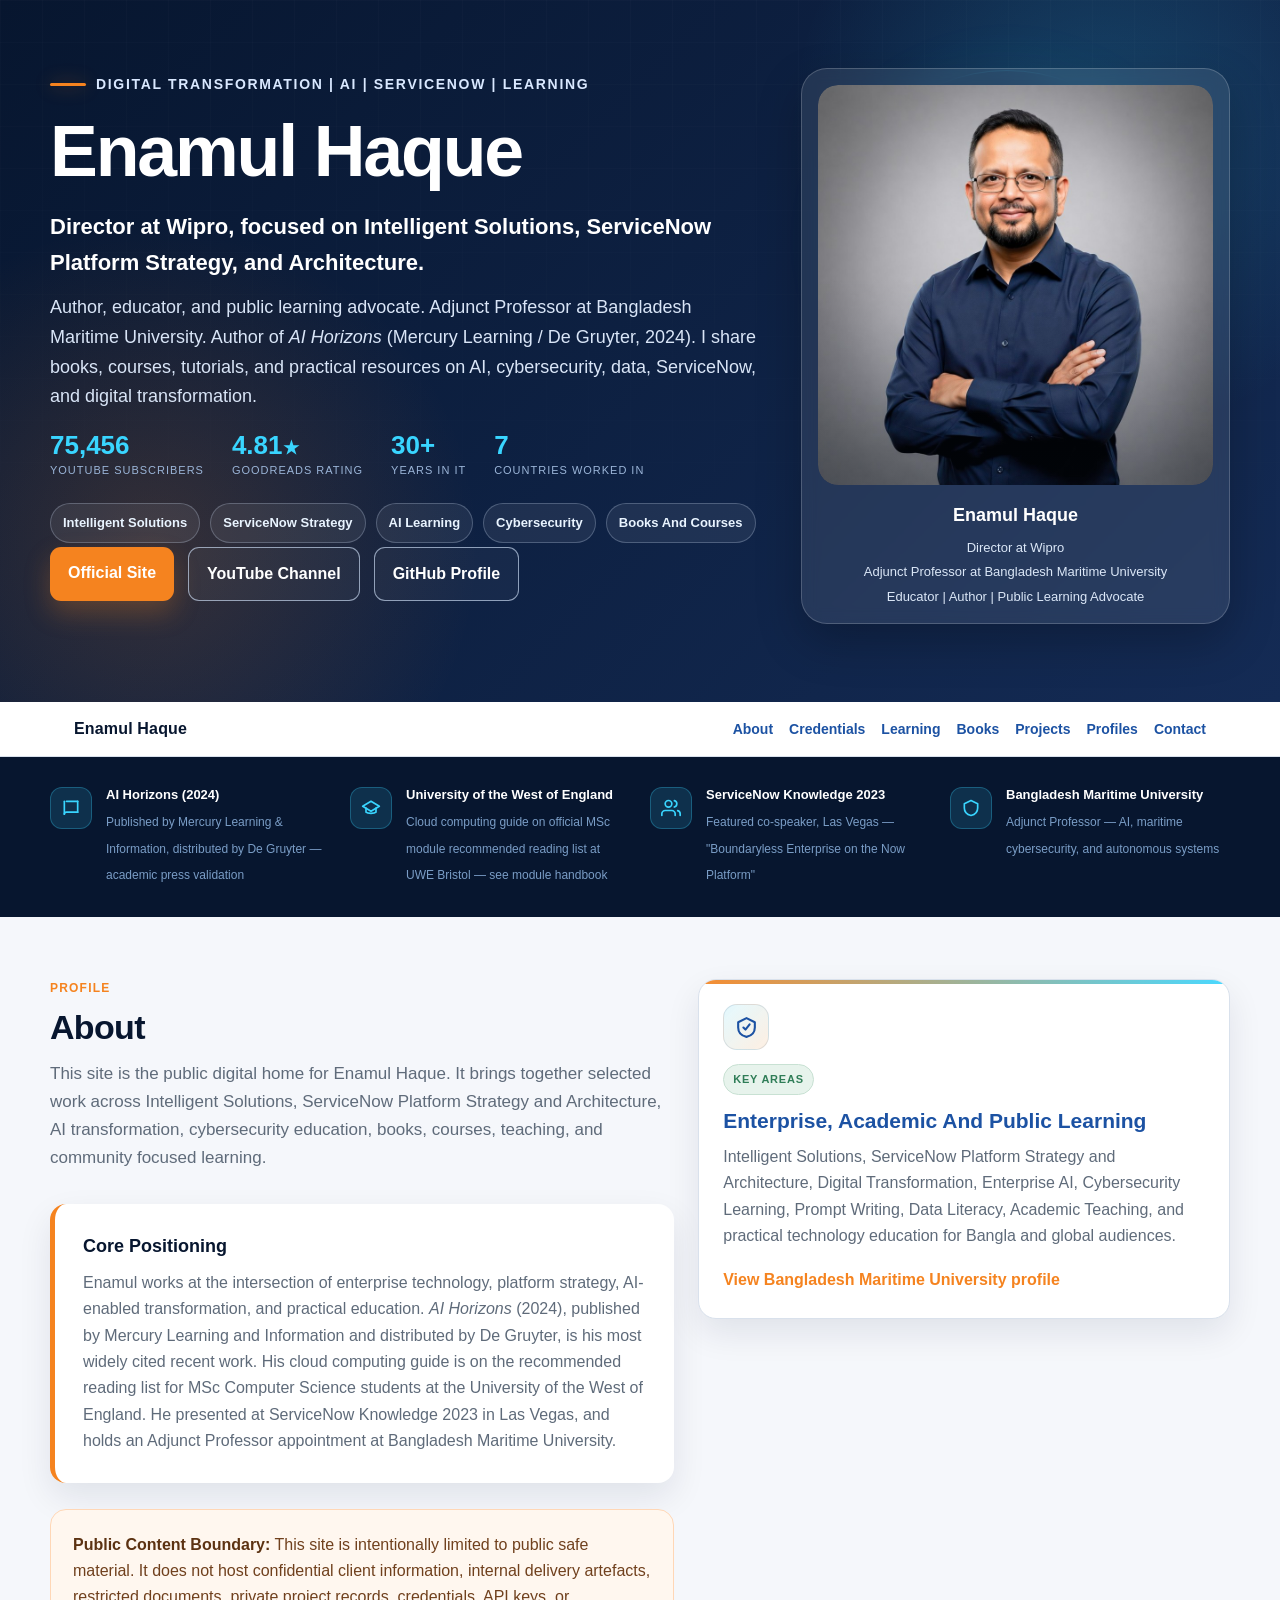
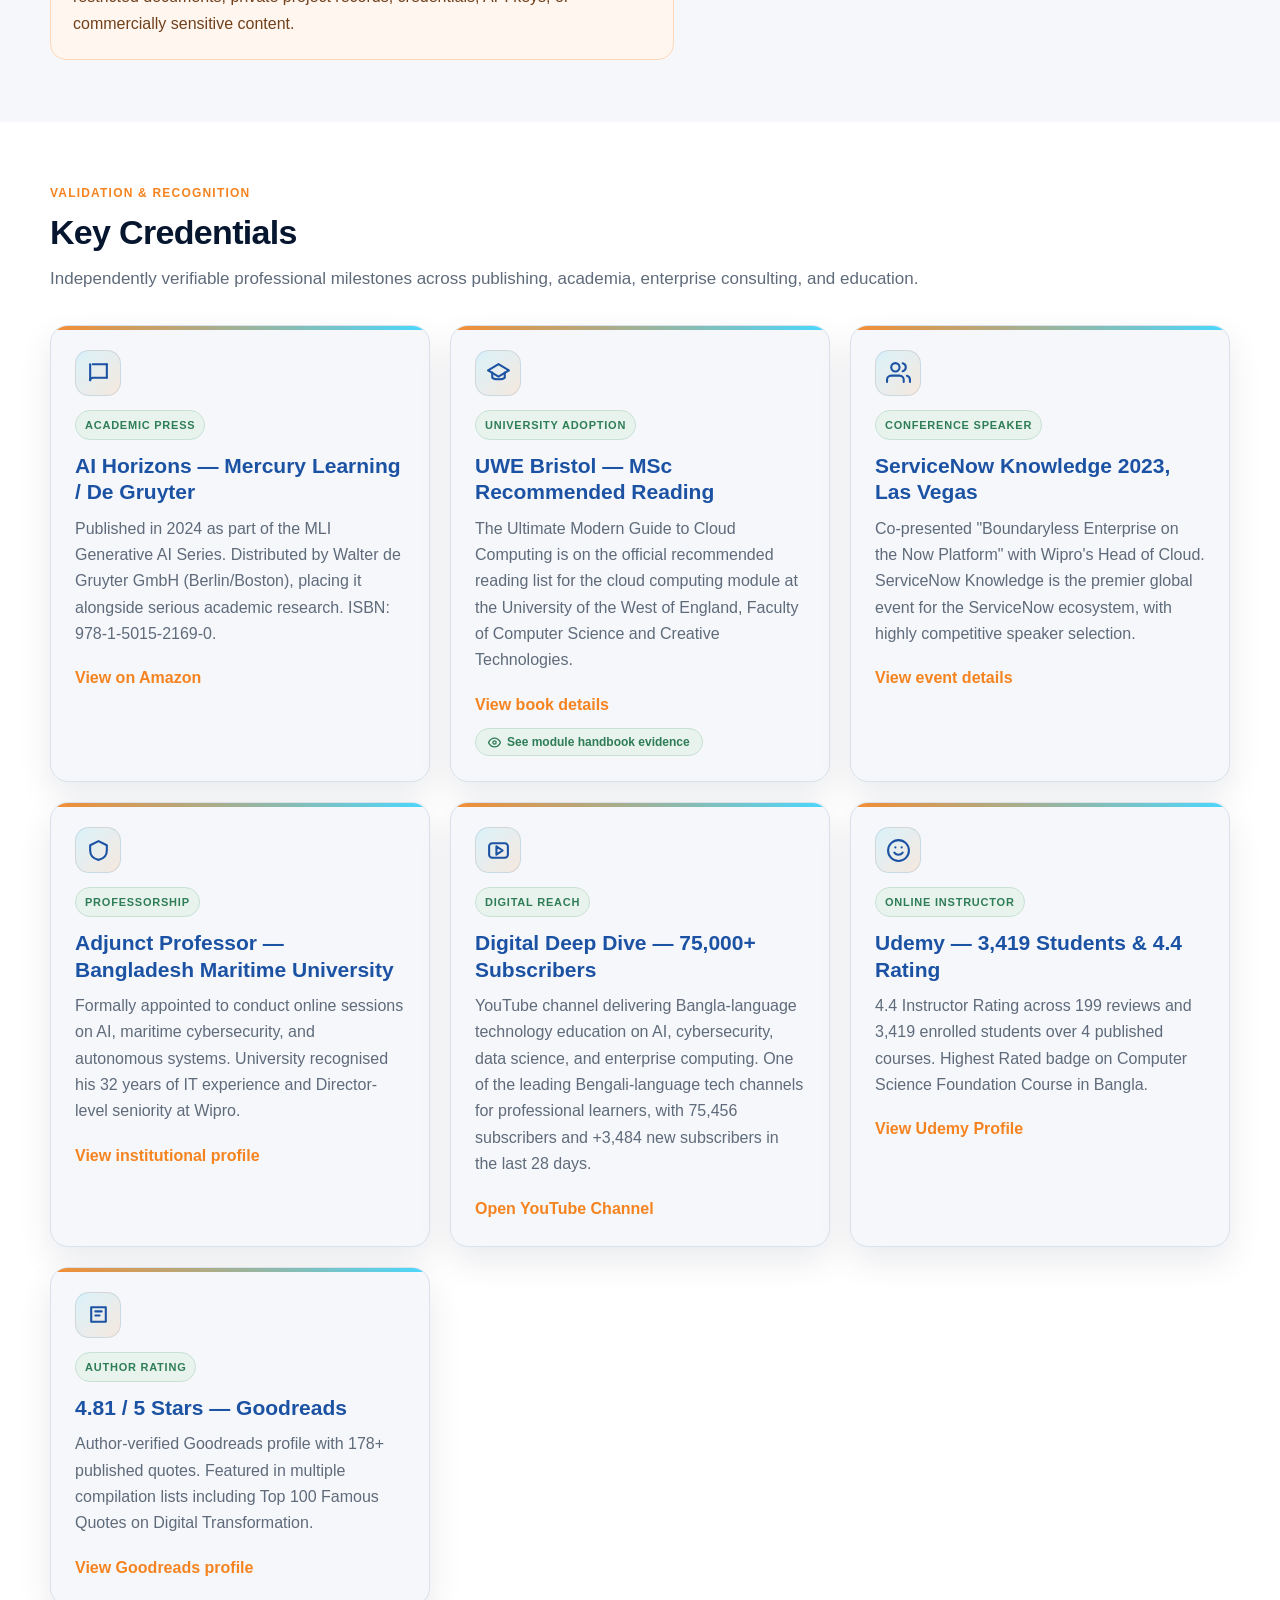
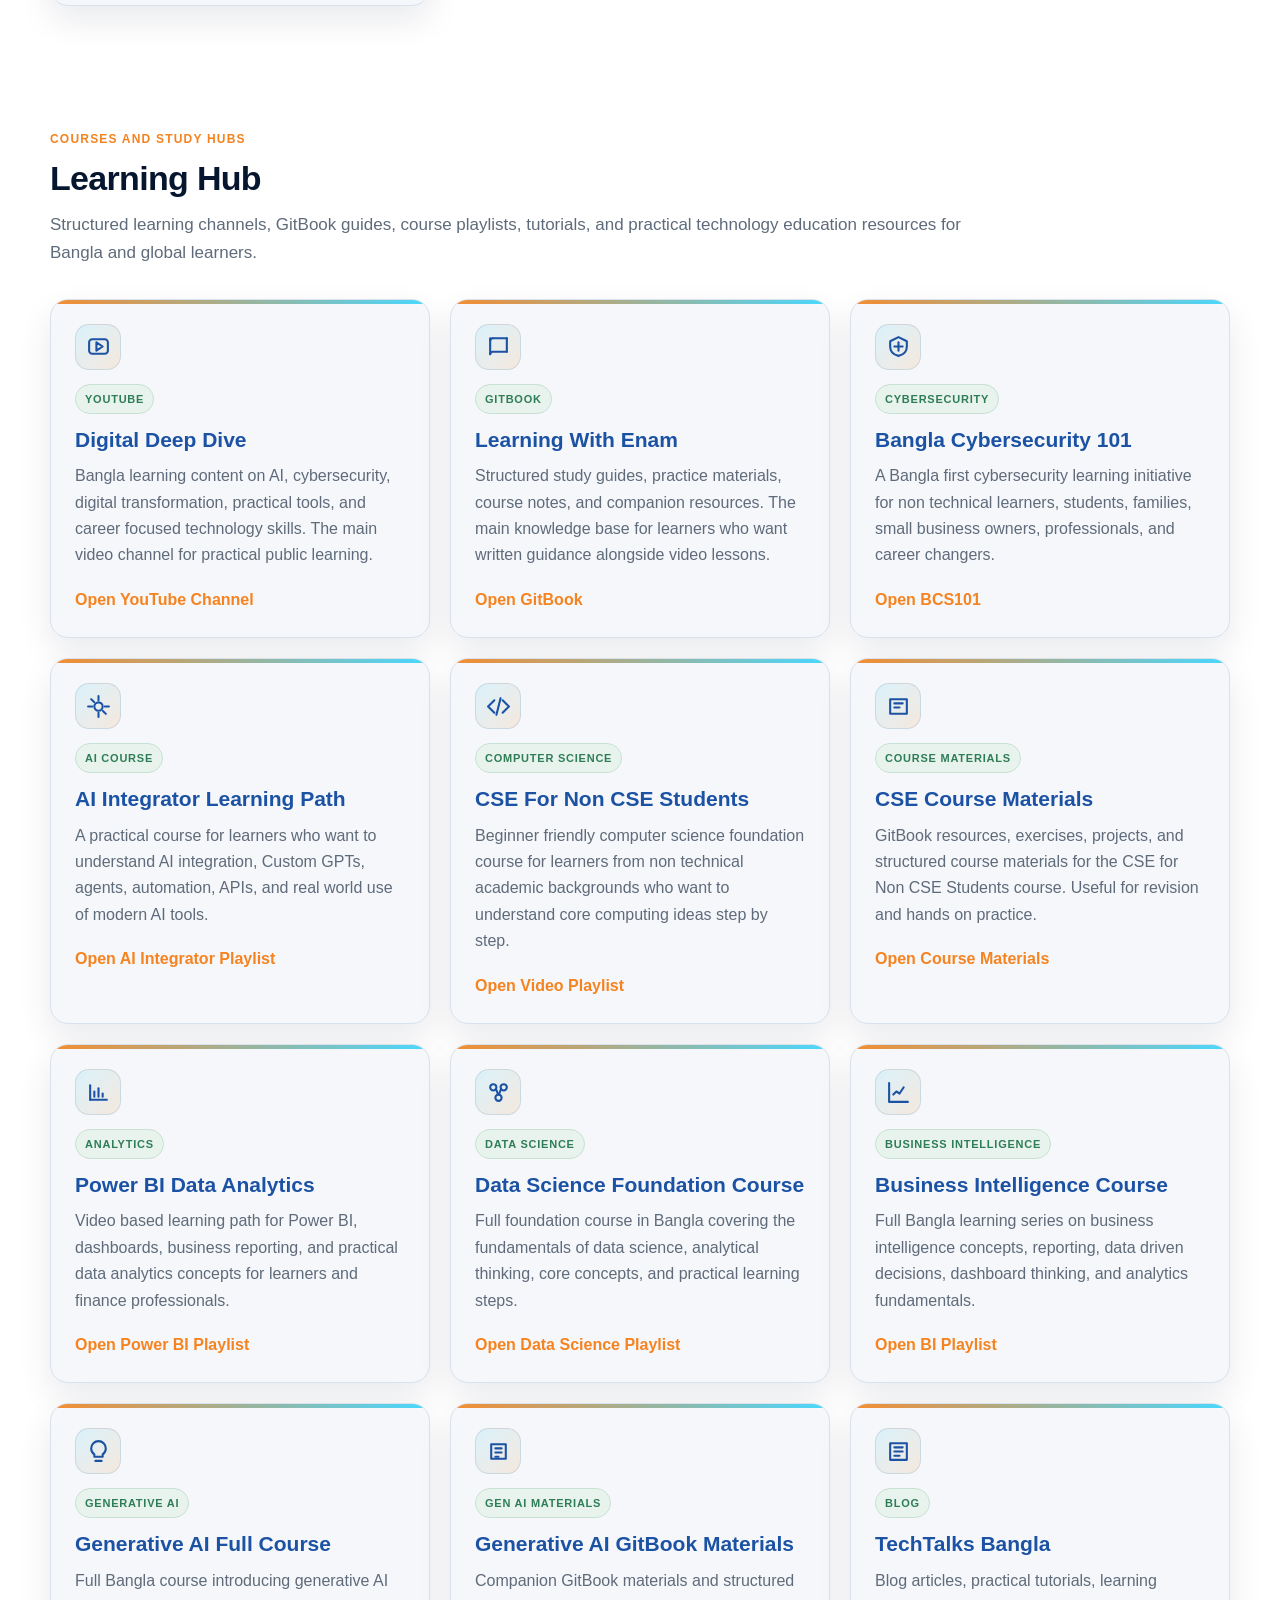
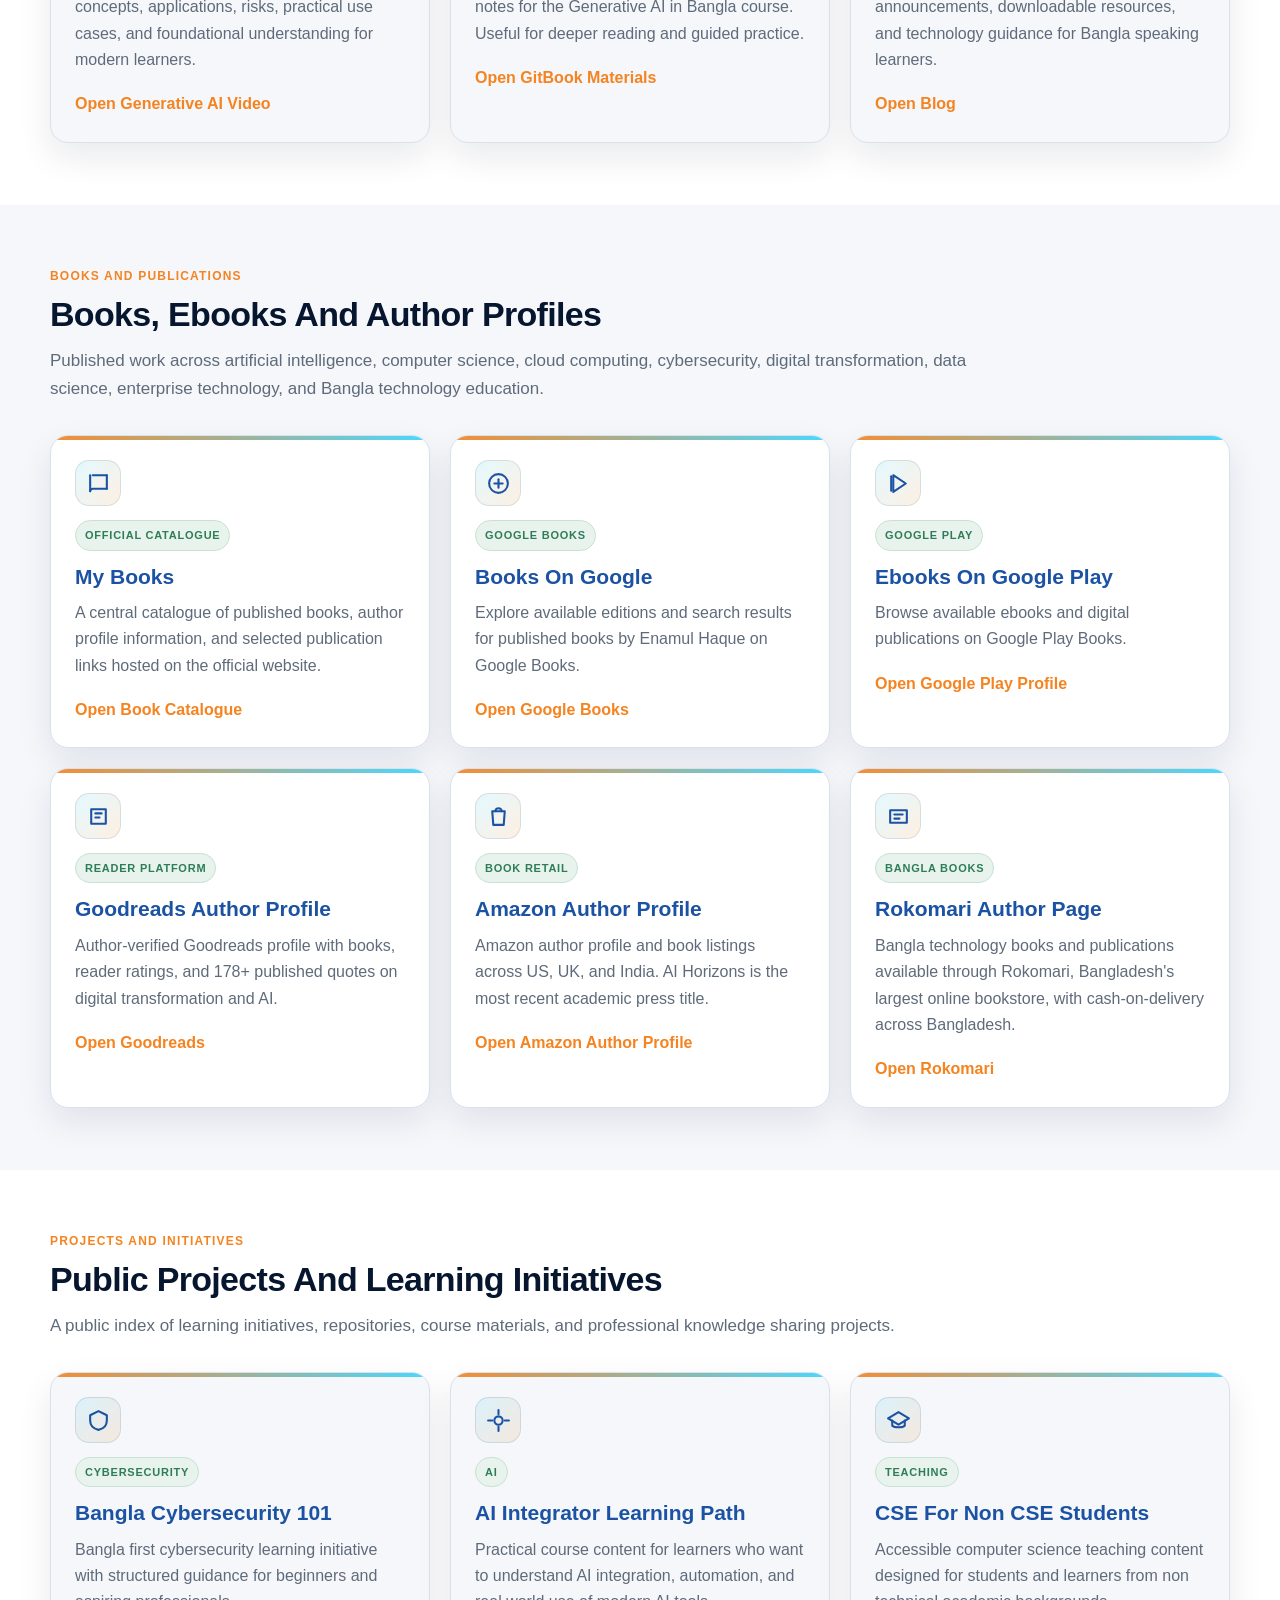
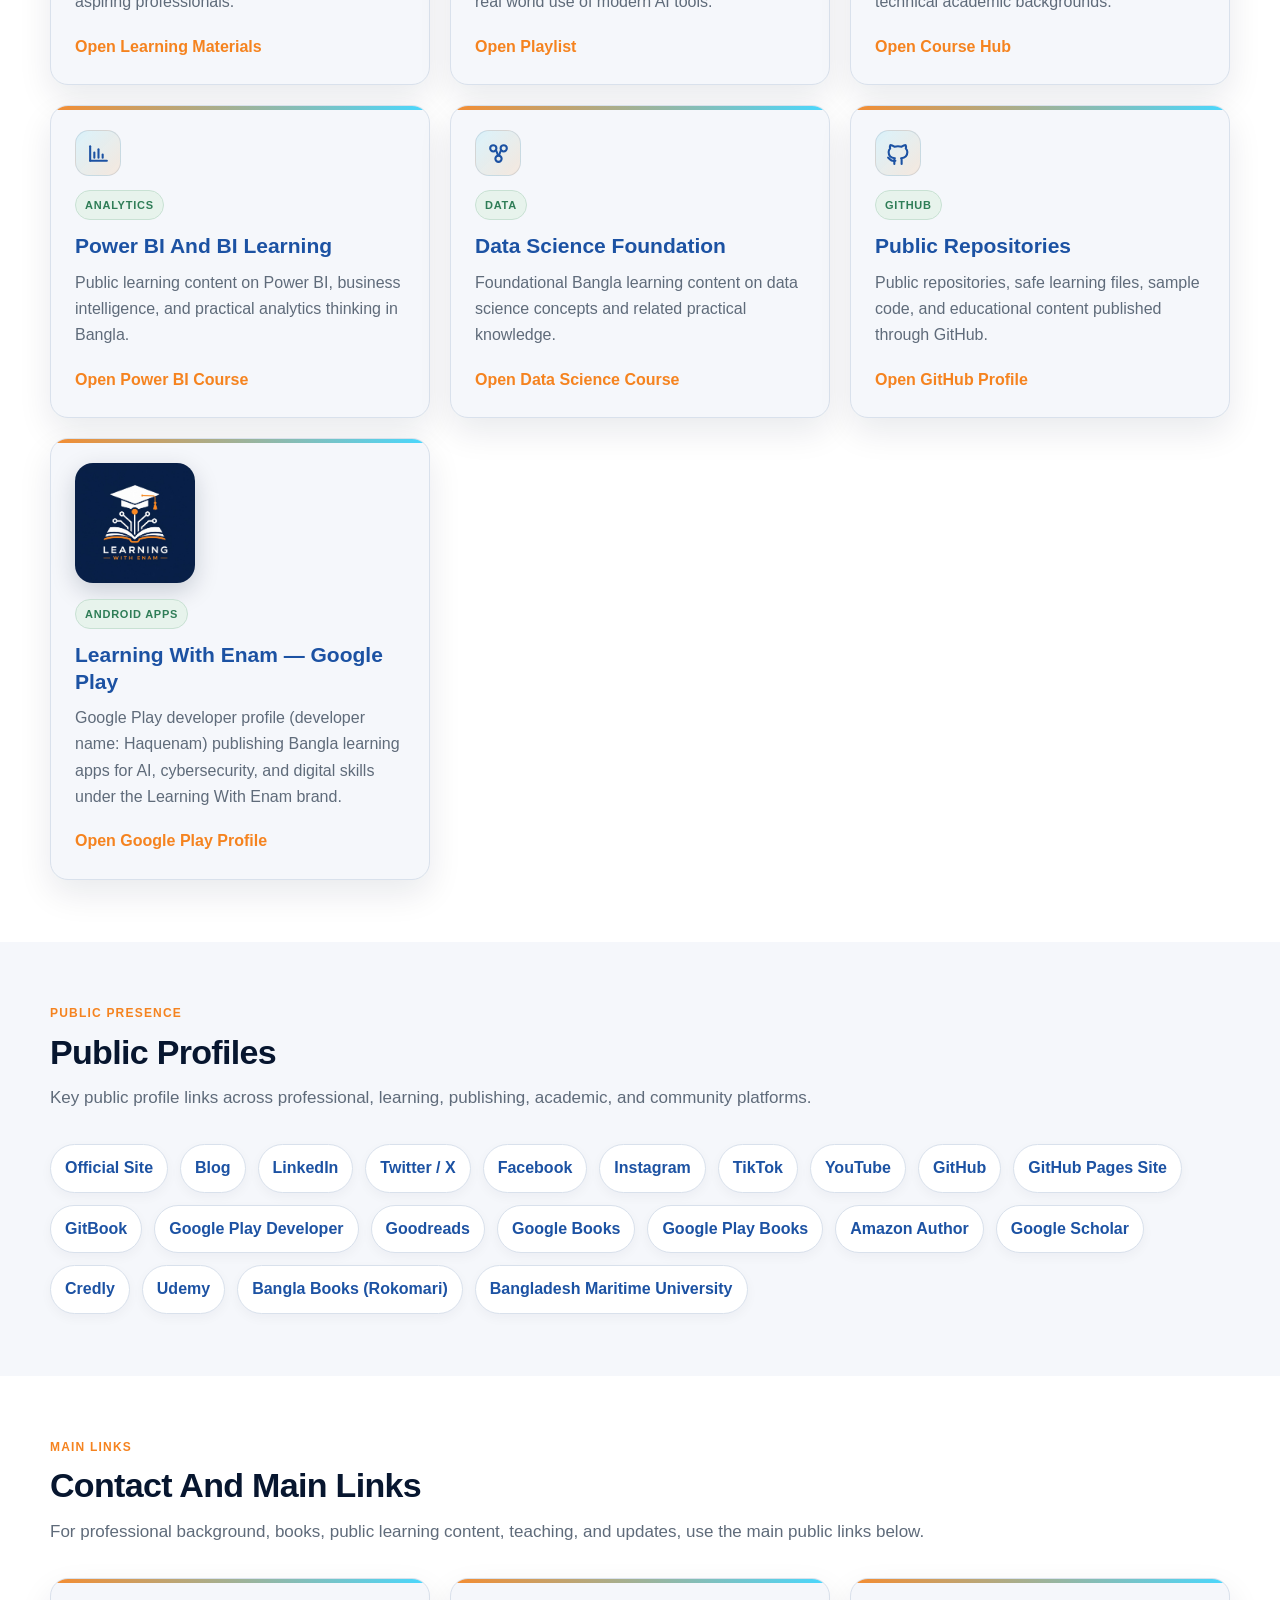
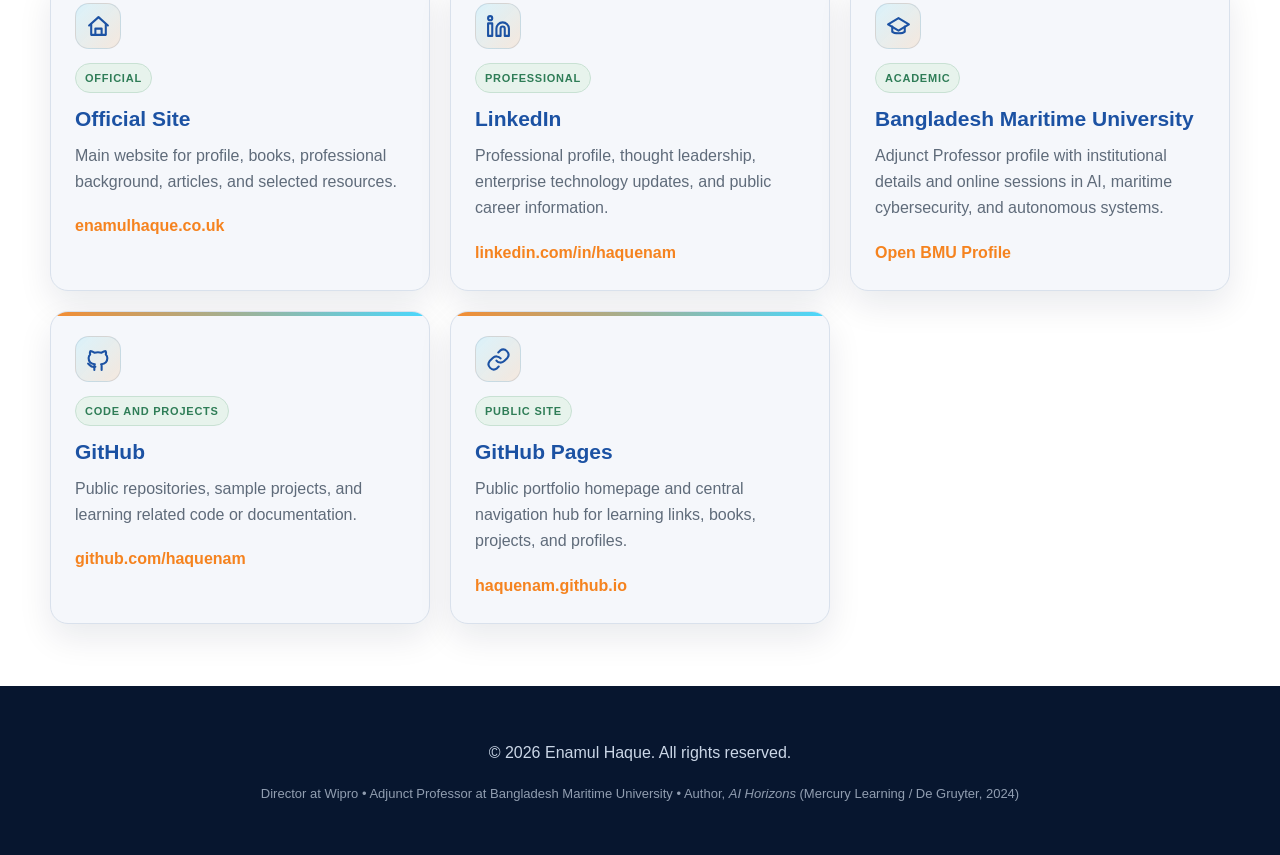
==== commit c12b87f7: "Add files via upload" ====
--- a/index.html
+++ b/index.html
@@ -3,16 +3,84 @@
 <head>
   <meta charset="UTF-8" />
   <meta name="viewport" content="width=device-width, initial-scale=1.0" />
-  <meta name="description" content="Official public portfolio and learning hub for Enamul Haque, focused on digital transformation, AI, ServiceNow strategy, cybersecurity learning, books, courses, and practical technology education." />
+  <meta name="robots" content="index, follow" />
+  <meta name="description" content="Official public portfolio of Enamul Haque — Director at Wipro, Adjunct Professor at Bangladesh Maritime University, author of AI Horizons (Mercury Learning / De Gruyter, 2024), and Bangla technology educator with 30+ years in enterprise IT, AI, and ServiceNow architecture." />
   <meta name="author" content="Enamul Haque" />
-  <title>Enamul Haque | Digital Transformation, AI, ServiceNow and Learning</title>
+  <link rel="canonical" href="https://haquenam.github.io/" />
+
+  <!-- Open Graph -->
+  <meta property="og:type" content="profile" />
+  <meta property="og:title" content="Enamul Haque | Technology Author, AI Expert &amp; ServiceNow Architect" />
+  <meta property="og:description" content="Director at Wipro. Adjunct Professor at Bangladesh Maritime University. Author of AI Horizons (Mercury Learning / De Gruyter). 30+ years in enterprise technology, AI, and cloud computing." />
+  <meta property="og:url" content="https://haquenam.github.io/" />
+  <meta property="og:site_name" content="Enamul Haque" />
+  <meta property="og:image" content="https://enamulhaque.co.uk/og-image.jpg" />
+  <meta property="profile:first_name" content="Enamul" />
+  <meta property="profile:last_name" content="Haque" />
+  <meta property="profile:username" content="haquenam" />
+
+  <!-- Twitter Card -->
+  <meta name="twitter:card" content="summary" />
+  <meta name="twitter:site" content="@haquenam" />
+  <meta name="twitter:creator" content="@haquenam" />
+  <meta name="twitter:title" content="Enamul Haque | Technology Author, AI Expert &amp; ServiceNow Architect" />
+  <meta name="twitter:description" content="Director at Wipro. Adjunct Professor at Bangladesh Maritime University. Author of AI Horizons (Mercury Learning / De Gruyter)." />
+
+  <title>Enamul Haque | Technology Author, AI Expert &amp; ServiceNow Architect</title>
+
+  <!-- JSON-LD Person Schema — critical for Google Knowledge Panel and Wikipedia eligibility -->
+  <script type="application/ld+json">
+  {
+    "@context": "https://schema.org",
+    "@type": "Person",
+    "name": "Enamul Haque",
+    "alternateName": ["Author Enam", "Enamul Haque (Technology Matters)", "haquenam"],
+    "description": "British-Bangladeshi technology executive, author, and educator. Director of Intelligent Solutions at Wipro. Adjunct Professor at Bangladesh Maritime University. Author of AI Horizons, published by Mercury Learning and Information, distributed by De Gruyter.",
+    "jobTitle": "Director, Intelligent Solutions",
+    "worksFor": {
+      "@type": "Organization",
+      "name": "Wipro",
+      "url": "https://www.wipro.com"
+    },
+    "affiliation": {
+      "@type": "EducationalOrganization",
+      "name": "Bangladesh Maritime University",
+      "url": "https://bsmrmu.edu.bd"
+    },
+    "alumniOf": [
+      { "@type": "EducationalOrganization", "name": "University of Geneva" },
+      { "@type": "EducationalOrganization", "name": "École Polytechnique Fédérale de Lausanne (EPFL)" },
+      { "@type": "EducationalOrganization", "name": "University of Helsinki" }
+    ],
+    "nationality": "British",
+    "url": "https://enamulhaque.co.uk/",
+    "sameAs": [
+      "https://haquenam.github.io",
+      "https://www.linkedin.com/in/haquenam",
+      "https://www.twitter.com/haquenam",
+      "https://www.goodreads.com/author/show/20155605.Enamul_Haque",
+      "https://amazon.com/author/enamulhaque",
+      "https://bmu.edu.bd/board_detail_ind/432",
+      "https://scholar.google.com/citations?user=e7mwg-4AAAAJ",
+      "https://www.youtube.com/@authorenam",
+      "https://www.udemy.com/user/enamul-haque-74/",
+      "https://haquenam.gitbook.io/learningwithenam",
+      "https://techtalksbangla.com/",
+      "https://play.google.com/store/apps/developer?id=Haquenam"
+    ]
+  }
+  </script>
 
   <style>
     :root {
-      --navy: #0d1b38;
-      --navy2: #152b55;
-      --blue: #1a3a5c;
+      --navy: #07162f;
+      --navy2: #0d1b38;
+      --navy3: #142b55;
+      --blue: #1c52a3;
+      --cyan: #39d5ff;
+      --cyan-soft: rgba(57, 213, 255, 0.18);
       --accent: #f5831f;
+      --accent-soft: rgba(245, 131, 31, 0.16);
       --soft: #f5f7fb;
       --soft2: #eef4fb;
       --text: #172033;
@@ -20,15 +88,12 @@
       --white: #ffffff;
       --border: #d9e1ec;
       --green: #2f7d57;
-    }
-
-    * {
-      box-sizing: border-box;
-    }
-
-    html {
-      scroll-behavior: smooth;
-    }
+      --shadow: 0 14px 34px rgba(13, 27, 56, 0.09);
+    }
+
+    * { box-sizing: border-box; }
+
+    html { scroll-behavior: smooth; }
 
     body {
       margin: 0;
@@ -38,116 +103,145 @@
       line-height: 1.65;
     }
 
-    a {
-      color: inherit;
-    }
-
+    a { color: inherit; }
+
+    /* ── Header ── */
     header {
+      position: relative;
+      overflow: hidden;
       background:
-        radial-gradient(circle at top right, rgba(245, 131, 31, 0.18), transparent 34%),
-        linear-gradient(135deg, var(--navy), var(--navy2));
+        radial-gradient(circle at 86% 18%, rgba(57, 213, 255, 0.19), transparent 25%),
+        radial-gradient(circle at 12% 78%, rgba(245, 131, 31, 0.18), transparent 26%),
+        linear-gradient(135deg, var(--navy), var(--navy3));
       color: var(--white);
-      padding: 64px 24px 72px;
+      padding: 68px 24px 78px;
+    }
+
+    header::before {
+      content: "";
+      position: absolute;
+      inset: 0;
+      opacity: 0.32;
+      background-image:
+        linear-gradient(rgba(255,255,255,0.05) 1px, transparent 1px),
+        linear-gradient(90deg, rgba(255,255,255,0.05) 1px, transparent 1px);
+      background-size: 42px 42px;
+      -webkit-mask-image: linear-gradient(to bottom, black, transparent 92%);
+      mask-image: linear-gradient(to bottom, black, transparent 92%);
+      pointer-events: none;
+    }
+
+    header::after {
+      content: "";
+      position: absolute;
+      right: 8%;
+      top: 10%;
+      width: 340px;
+      height: 340px;
+      border: 1px solid rgba(57, 213, 255, 0.25);
+      border-radius: 50%;
+      box-shadow: 0 0 60px rgba(57, 213, 255, 0.08);
+      pointer-events: none;
     }
 
     .container {
+      position: relative;
       max-width: 1180px;
       margin: 0 auto;
+      z-index: 1;
     }
 
     .topline {
+      display: inline-flex;
+      align-items: center;
+      gap: 10px;
       font-size: 14px;
-      letter-spacing: 0.1em;
+      letter-spacing: 0.12em;
       text-transform: uppercase;
-      color: #cbd7e7;
-      margin-bottom: 16px;
+      color: #d9e8ff;
+      margin-bottom: 18px;
+      font-weight: 800;
+    }
+
+    .topline::before {
+      content: "";
+      width: 36px;
+      height: 3px;
+      background: var(--accent);
+      border-radius: 99px;
+      box-shadow: 0 0 18px rgba(245, 131, 31, 0.45);
+    }
+
+    h1 {
+      font-size: clamp(42px, 5.6vw, 72px);
+      line-height: 1.04;
+      margin: 0 0 20px;
+      letter-spacing: -0.03em;
+      max-width: 980px;
+    }
+
+    .subtitle {
+      font-size: 22px;
+      max-width: 900px;
+      color: #ffffff;
+      margin: 0 0 12px;
       font-weight: 700;
     }
 
-    h1 {
-      font-size: clamp(38px, 5vw, 64px);
-      line-height: 1.08;
+    .hero-note {
+      font-size: 18px;
+      max-width: 880px;
+      color: #d9e5f7;
       margin: 0 0 20px;
-      max-width: 980px;
-    }
-
-    .subtitle {
-      font-size: 20px;
-      max-width: 900px;
-      color: #e5edf8;
-      margin: 0 0 30px;
     }
 
     .hero-grid {
       display: grid;
-      grid-template-columns: 1.3fr 0.7fr;
+      grid-template-columns: 1.25fr 0.75fr;
+      gap: 36px;
+      align-items: start;
+    }
+
+    /* Hero stats row */
+    .hero-stats {
+      display: flex;
       gap: 28px;
-      align-items: start;
-    }
-
-    .hero-card {
-      background: rgba(255, 255, 255, 0.09);
-      border: 1px solid rgba(255, 255, 255, 0.18);
-      border-radius: 18px;
-      padding: 24px;
-      backdrop-filter: blur(8px);
-    }
-
-    .hero-card h2 {
-      margin: 0 0 10px;
-      font-size: 22px;
-      color: var(--white);
-    }
-
-    .hero-card p {
-      margin: 0;
-      color: #dbe7f7;
-    }
-    .portrait-card {
-      background: rgba(255, 255, 255, 0.09);
-      border: 1px solid rgba(255, 255, 255, 0.18);
-      border-radius: 24px;
-      padding: 16px;
-      backdrop-filter: blur(8px);
-      box-shadow: 0 18px 40px rgba(0, 0, 0, 0.22);
-    }
-
-    .portrait-card img {
-      width: 100%;
-      display: block;
-      border-radius: 18px;
-      object-fit: cover;
-      object-position: center top;
-      aspect-ratio: 1 / 1;
-    }
-
-    .portrait-caption {
-      margin-top: 14px;
-      color: #dbe7f7;
-      font-size: 14px;
-      text-align: center;
-    }
-
-    .portrait-caption strong {
-      color: #ffffff;
-      display: block;
-      font-size: 16px;
-      margin-bottom: 2px;
-    }
-
+      flex-wrap: wrap;
+      margin-bottom: 24px;
+    }
+
+    .hero-stat {
+      display: flex;
+      flex-direction: column;
+      gap: 3px;
+    }
+
+    .stat-num {
+      font-size: 26px;
+      font-weight: 900;
+      color: var(--cyan);
+      line-height: 1;
+    }
+
+    .stat-label {
+      font-size: 11px;
+      color: #9bb5d8;
+      text-transform: uppercase;
+      letter-spacing: 0.09em;
+    }
 
     .actions {
       display: flex;
       flex-wrap: wrap;
       gap: 14px;
-      margin-top: 30px;
+      margin-top: 4px;
     }
 
     .button {
       display: inline-block;
       text-decoration: none;
       font-weight: 800;
-      border-radius: 9px;
+      border-radius: 11px;
       padding: 13px 18px;
       transition: all 0.2s ease;
     }
@@ -155,17 +249,13 @@
     .button.primary {
       background: var(--accent);
       color: var(--white);
+      box-shadow: 0 12px 26px rgba(245, 131, 31, 0.25);
     }
 
     .button.secondary {
-      border: 1px solid #9fb1c9;
+      border: 1px solid rgba(207, 224, 247, 0.65);
       color: var(--white);
-    }
-
-    .button.light {
-      background: var(--white);
-      color: var(--navy);
-      border: 1px solid var(--border);
+      background: rgba(255,255,255,0.04);
     }
 
     .button:hover {
@@ -173,12 +263,85 @@
       opacity: 0.94;
     }
 
+    .hero-badges {
+      display: flex;
+      flex-wrap: wrap;
+      gap: 10px;
+      margin-top: 22px;
+    }
+
+    .hero-badge {
+      border: 1px solid rgba(207,224,247,0.26);
+      background: rgba(255,255,255,0.07);
+      color: #e9f4ff;
+      border-radius: 999px;
+      padding: 8px 12px;
+      font-size: 13px;
+      font-weight: 800;
+    }
+
+    /* Portrait card */
+    .portrait-card {
+      background: rgba(255, 255, 255, 0.09);
+      border: 1px solid rgba(255, 255, 255, 0.19);
+      border-radius: 26px;
+      padding: 16px;
+      backdrop-filter: blur(8px);
+      box-shadow: 0 18px 46px rgba(0, 0, 0, 0.24);
+    }
+
+    .portrait-frame {
+      position: relative;
+      overflow: hidden;
+      border-radius: 20px;
+    }
+
+    .portrait-frame::after {
+      content: "";
+      position: absolute;
+      inset: 0;
+      background: linear-gradient(to top, rgba(7,22,47,0.18), transparent 52%);
+      pointer-events: none;
+    }
+
+    .portrait-card img {
+      width: 100%;
+      display: block;
+      border-radius: 20px;
+      object-fit: cover;
+      object-position: center top;
+      aspect-ratio: 1 / 1;
+    }
+
+    .portrait-caption {
+      margin-top: 16px;
+      color: #dbe7f7;
+      font-size: 14px;
+      text-align: center;
+    }
+
+    .portrait-caption strong {
+      color: #ffffff;
+      display: block;
+      font-size: 18px;
+      margin-bottom: 6px;
+    }
+
+    .caption-roles {
+      display: grid;
+      gap: 3px;
+      font-size: 13px;
+      color: #dbe7f7;
+    }
+
+    /* ── Navigation ── */
     nav {
-      background: var(--white);
+      background: rgba(255,255,255,0.96);
       border-bottom: 1px solid var(--border);
       position: sticky;
       top: 0;
       z-index: 10;
+      backdrop-filter: blur(10px);
     }
 
     nav .container {
@@ -209,87 +372,193 @@
       font-weight: 800;
     }
 
-    section {
-      padding: 58px 24px;
-    }
-
-    section.alt {
-      background: var(--white);
+    .navlinks a:hover { text-decoration: underline; }
+
+    /* ── Credentials strip ── */
+    .credentials-strip {
+      background: var(--navy);
+      padding: 30px 24px;
+    }
+
+    .cred-grid {
+      display: grid;
+      grid-template-columns: repeat(4, 1fr);
+      gap: 20px;
+    }
+
+    .cred-item {
+      display: flex;
+      align-items: flex-start;
+      gap: 14px;
+    }
+
+    .cred-icon-wrap {
+      width: 42px;
+      height: 42px;
+      border-radius: 12px;
+      background: rgba(57, 213, 255, 0.14);
+      border: 1px solid rgba(57, 213, 255, 0.28);
+      display: grid;
+      place-items: center;
+      flex-shrink: 0;
+    }
+
+    .cred-icon-wrap svg {
+      width: 20px;
+      height: 20px;
+      stroke: var(--cyan);
+      stroke-width: 2;
+      fill: none;
+      stroke-linecap: round;
+      stroke-linejoin: round;
+    }
+
+    .cred-text strong {
+      display: block;
+      color: #ffffff;
+      font-size: 13px;
+      font-weight: 900;
+      margin-bottom: 4px;
+      line-height: 1.3;
+    }
+
+    .cred-text span {
+      font-size: 12px;
+      color: #7a9dc6;
+      line-height: 1.4;
+    }
+
+    /* ── Sections ── */
+    section { padding: 62px 24px; }
+
+    section.alt { background: var(--white); }
+
+    .section-kicker {
+      color: var(--accent);
+      text-transform: uppercase;
+      letter-spacing: 0.1em;
+      font-size: 12px;
+      font-weight: 900;
+      margin-bottom: 8px;
     }
 
     .section-title {
       margin: 0 0 12px;
       color: var(--navy);
-      font-size: 32px;
+      font-size: 34px;
       line-height: 1.2;
+      letter-spacing: -0.02em;
     }
 
     .section-intro {
-      margin: 0 0 30px;
+      margin: 0 0 32px;
       color: var(--muted);
-      max-width: 900px;
-    }
-
+      max-width: 920px;
+      font-size: 17px;
+    }
+
+    /* ── Grid & Cards ── */
     .grid {
       display: grid;
       grid-template-columns: repeat(3, 1fr);
       gap: 20px;
     }
 
-    .grid.two {
-      grid-template-columns: repeat(2, 1fr);
-    }
+    .grid.four { grid-template-columns: repeat(4, 1fr); }
 
     .card {
+      position: relative;
+      overflow: hidden;
       background: var(--white);
       border: 1px solid var(--border);
-      border-radius: 16px;
+      border-radius: 18px;
       padding: 24px;
-      min-height: 220px;
-      box-shadow: 0 8px 22px rgba(13, 27, 56, 0.06);
-    }
-
-    .alt .card {
-      background: var(--soft);
-    }
+      min-height: 246px;
+      box-shadow: var(--shadow);
+      transition: transform 0.18s ease, box-shadow 0.18s ease;
+    }
+
+    .card::before {
+      content: "";
+      position: absolute;
+      top: 0;
+      left: 0;
+      right: 0;
+      height: 4px;
+      background: linear-gradient(90deg, var(--accent), var(--cyan));
+      opacity: 0.92;
+    }
+
+    .card:hover {
+      transform: translateY(-3px);
+      box-shadow: 0 18px 42px rgba(13, 27, 56, 0.13);
+    }
+
+    .alt .card { background: var(--soft); }
 
     .card h3 {
       margin: 0 0 10px;
       color: var(--blue);
       font-size: 21px;
+      line-height: 1.25;
     }
 
     .card p {
-      margin: 0 0 16px;
+      margin: 0 0 18px;
       color: var(--muted);
     }
 
     .card a {
       color: var(--accent);
-      font-weight: 800;
+      font-weight: 900;
       text-decoration: none;
     }
+
+    .card a:hover { text-decoration: underline; }
 
     .tag {
       display: inline-block;
-      font-size: 12px;
+      font-size: 11px;
       text-transform: uppercase;
-      letter-spacing: 0.06em;
+      letter-spacing: 0.07em;
       color: var(--green);
       background: #e7f3ec;
       border: 1px solid #c8e1d3;
       border-radius: 999px;
       padding: 5px 9px;
+      margin-bottom: 13px;
+      font-weight: 900;
+    }
+
+    .icon {
+      width: 46px;
+      height: 46px;
+      display: grid;
+      place-items: center;
+      border-radius: 14px;
+      background: linear-gradient(135deg, rgba(57, 213, 255, 0.14), rgba(245, 131, 31, 0.13));
+      border: 1px solid rgba(26, 58, 92, 0.12);
       margin-bottom: 14px;
-      font-weight: 800;
-    }
-
+      color: var(--blue);
+    }
+
+    .icon svg {
+      width: 25px;
+      height: 25px;
+      stroke: currentColor;
+      stroke-width: 2;
+      fill: none;
+      stroke-linecap: round;
+      stroke-linejoin: round;
+    }
+
+    /* ── Highlight & Governance ── */
     .highlight {
       background: var(--white);
       border-left: 5px solid var(--accent);
-      border-radius: 14px;
-      padding: 26px;
-      box-shadow: 0 8px 22px rgba(13, 27, 56, 0.05);
+      border-radius: 16px;
+      padding: 28px;
+      box-shadow: var(--shadow);
     }
 
     .highlight strong {
@@ -299,41 +568,16 @@
       font-size: 18px;
     }
 
-    .highlight p {
-      margin: 0;
-      color: var(--muted);
-    }
+    .highlight p { margin: 0; color: var(--muted); }
 
     .two-column {
       display: grid;
-      grid-template-columns: 1.1fr 0.9fr;
+      grid-template-columns: 1.08fr 0.92fr;
       gap: 24px;
       align-items: start;
     }
 
-    .list {
-      display: grid;
-      gap: 12px;
-      margin-top: 20px;
-    }
-
-    .list-item {
-      background: var(--white);
-      border: 1px solid var(--border);
-      border-radius: 14px;
-      padding: 17px 19px;
-    }
-
-    .alt .list-item {
-      background: var(--soft);
-    }
-
-    .list-item strong {
-      display: block;
-      color: var(--navy);
-      margin-bottom: 5px;
-    }
-
+    /* ── Link Cloud ── */
     .link-cloud {
       display: flex;
       flex-wrap: wrap;
@@ -350,12 +594,17 @@
       color: var(--blue);
       font-weight: 800;
       box-shadow: 0 4px 12px rgba(13, 27, 56, 0.04);
-    }
-
-    .alt .link-cloud a {
-      background: var(--soft);
-    }
-
+      transition: all 0.16s ease;
+    }
+
+    .link-cloud a:hover {
+      background: var(--soft2);
+      border-color: var(--blue);
+    }
+
+    .alt .link-cloud a { background: var(--soft); }
+
+    /* ── Governance note ── */
     .governance-note {
       background: #fff7ef;
       border: 1px solid #ffd7b6;
@@ -365,10 +614,9 @@
       margin-top: 26px;
     }
 
-    .governance-note strong {
-      color: #5c3212;
-    }
-
+    .governance-note strong { color: #5c3212; }
+
+    /* ── Footer ── */
     footer {
       background: var(--navy);
       color: #cbd7e7;
@@ -382,17 +630,80 @@
       text-decoration: none;
     }
 
-    @media (max-width: 920px) {
+    /* ── Responsive ── */
+    @media (max-width: 980px) {
       .grid,
-      .grid.two,
+      .grid.four,
       .two-column,
-      .hero-grid {
+      .hero-grid,
+      .cred-grid {
         grid-template-columns: 1fr;
       }
 
-      nav {
-        position: static;
-      }
+      nav { position: static; }
+    }
+
+    /* Logo card */
+    .logo-card-img {
+      width: 100%;
+      max-width: 120px;
+      border-radius: 18px;
+      display: block;
+      margin: 0 0 16px;
+      box-shadow: 0 8px 24px rgba(7, 22, 47, 0.18);
+    }
+
+    /* Evidence panel */
+    .evidence-toggle {
+      display: inline-flex;
+      align-items: center;
+      gap: 6px;
+      font-size: 12px;
+      font-weight: 900;
+      color: var(--green);
+      background: #e7f3ec;
+      border: 1px solid #c8e1d3;
+      border-radius: 999px;
+      padding: 6px 12px;
+      cursor: pointer;
+      margin-top: 10px;
+      text-decoration: none;
+      transition: background 0.15s ease;
+    }
+    .evidence-toggle:hover { background: #d0eadb; }
+    .evidence-toggle svg {
+      width: 13px; height: 13px;
+      stroke: var(--green); fill: none;
+      stroke-width: 2.5;
+      stroke-linecap: round;
+      stroke-linejoin: round;
+      flex-shrink: 0;
+    }
+    .evidence-panel {
+      display: none;
+      margin-top: 14px;
+      border-radius: 12px;
+      overflow: hidden;
+      border: 1px solid var(--border);
+      box-shadow: 0 4px 14px rgba(13,27,56,0.08);
+    }
+    .evidence-panel.open { display: block; }
+    .evidence-panel img {
+      width: 100%;
+      display: block;
+      border-radius: 12px;
+    }
+    .evidence-label {
+      background: var(--navy);
+      color: #9bb5d8;
+      font-size: 11px;
+      padding: 7px 14px;
+      text-align: center;
+      letter-spacing: 0.06em;
+    }
+
+    @media (max-width: 600px) {
+      .cred-grid { grid-template-columns: 1fr 1fr; }
     }
   </style>
 </head>
@@ -404,30 +715,68 @@
         <div class="topline">Digital Transformation | AI | ServiceNow | Learning</div>
         <h1>Enamul Haque</h1>
         <p class="subtitle">
-          CTO of ServiceNow Practice at Wipro, leading the Wipro ServiceNow Delivery Centre of Excellence and Innovation and the ServiceNow AI Practice Office. Author, educator, and public learning advocate focused on enterprise AI, cybersecurity, data, ServiceNow, and practical technology adoption.
+          Director at Wipro, focused on Intelligent Solutions, ServiceNow Platform Strategy, and Architecture.
         </p>
+        <p class="hero-note">
+          Author, educator, and public learning advocate. Adjunct Professor at Bangladesh Maritime University. Author of <em>AI Horizons</em> (Mercury Learning / De Gruyter, 2024). I share books, courses, tutorials, and practical resources on AI, cybersecurity, data, ServiceNow, and digital transformation.
+        </p>
+
+        <div class="hero-stats">
+          <div class="hero-stat">
+            <span class="stat-num">75,456</span>
+            <span class="stat-label">YouTube Subscribers</span>
+          </div>
+          <div class="hero-stat">
+            <span class="stat-num">4.81<span style="font-size:18px">★</span></span>
+            <span class="stat-label">Goodreads Rating</span>
+          </div>
+          <div class="hero-stat">
+            <span class="stat-num">30+</span>
+            <span class="stat-label">Years in IT</span>
+          </div>
+          <div class="hero-stat">
+            <span class="stat-num">7</span>
+            <span class="stat-label">Countries Worked In</span>
+          </div>
+        </div>
+
+        <div class="hero-badges">
+          <span class="hero-badge">Intelligent Solutions</span>
+          <span class="hero-badge">ServiceNow Strategy</span>
+          <span class="hero-badge">AI Learning</span>
+          <span class="hero-badge">Cybersecurity</span>
+          <span class="hero-badge">Books And Courses</span>
+        </div>
+
         <div class="actions">
-          <a class="button primary" href="https://enamulhaque.co.uk/" target="_blank" rel="noopener">Official Site</a>
-          <a class="button secondary" href="https://www.youtube.com/@authorenam" target="_blank" rel="noopener">YouTube Channel</a>
-          <a class="button secondary" href="https://github.com/haquenam" target="_blank" rel="noopener">GitHub Profile</a>
+          <a class="button primary" href="https://enamulhaque.co.uk/" target="_blank" rel="noopener noreferrer">Official Site</a>
+          <a class="button secondary" href="https://www.youtube.com/@authorenam" target="_blank" rel="noopener noreferrer">YouTube Channel</a>
+          <a class="button secondary" href="https://github.com/haquenam" target="_blank" rel="noopener noreferrer">GitHub Profile</a>
         </div>
       </div>
 
       <div class="portrait-card">
-        <img src="[data-uri]" alt="Portrait of Enamul Haque" />
+        <div class="portrait-frame">
+          <img src="[data-uri]" loading="lazy" alt="Enamul Haque, Director at Wipro and Adjunct Professor at Bangladesh Maritime University" width="400" height="400" />
+        </div>
         <div class="portrait-caption">
           <strong>Enamul Haque</strong>
-          CTO of ServiceNow Practice at Wipro
+          <div class="caption-roles">
+            <span>Director at Wipro</span>
+            <span>Adjunct Professor at Bangladesh Maritime University</span>
+            <span>Educator | Author | Public Learning Advocate</span>
+          </div>
         </div>
       </div>
     </div>
   </header>
 
-  <nav>
+  <nav aria-label="Main navigation">
     <div class="container">
       <div class="brand">Enamul Haque</div>
       <div class="navlinks">
         <a href="#about">About</a>
+        <a href="#credentials">Credentials</a>
         <a href="#learning">Learning</a>
         <a href="#books">Books</a>
         <a href="#projects">Projects</a>
@@ -437,19 +786,64 @@
     </div>
   </nav>
 
+  <!-- Credentials validation strip -->
+  <div class="credentials-strip">
+    <div class="container">
+      <div class="cred-grid">
+        <div class="cred-item">
+          <div class="cred-icon-wrap">
+            <svg viewBox="0 0 24 24" aria-hidden="true"><path d="M4 19.5A2.5 2.5 0 0 1 6.5 17H20"/><path d="M4 4v15.5"/><path d="M20 4v13"/><path d="M6.5 4H20"/></svg>
+          </div>
+          <div class="cred-text">
+            <strong>AI Horizons (2024)</strong>
+            <span>Published by Mercury Learning &amp; Information, distributed by De Gruyter — academic press validation</span>
+          </div>
+        </div>
+        <div class="cred-item">
+          <div class="cred-icon-wrap">
+            <svg viewBox="0 0 24 24" aria-hidden="true"><path d="M22 10L12 4 2 10l10 6 10-6z"/><path d="M6 12v5c2 2 10 2 12 0v-5"/></svg>
+          </div>
+          <div class="cred-text">
+            <strong>University of the West of England</strong>
+            <span>Cloud computing guide on official MSc module recommended reading list at UWE Bristol — see module handbook</span>
+          </div>
+        </div>
+        <div class="cred-item">
+          <div class="cred-icon-wrap">
+            <svg viewBox="0 0 24 24" aria-hidden="true"><path d="M17 21v-2a4 4 0 0 0-4-4H5a4 4 0 0 0-4 4v2"/><circle cx="9" cy="7" r="4"/><path d="M23 21v-2a4 4 0 0 0-3-3.87"/><path d="M16 3.13a4 4 0 0 1 0 7.75"/></svg>
+          </div>
+          <div class="cred-text">
+            <strong>ServiceNow Knowledge 2023</strong>
+            <span>Featured co-speaker, Las Vegas — "Boundaryless Enterprise on the Now Platform"</span>
+          </div>
+        </div>
+        <div class="cred-item">
+          <div class="cred-icon-wrap">
+            <svg viewBox="0 0 24 24" aria-hidden="true"><path d="M12 3l8 4v5c0 5-3.5 8-8 9-4.5-1-8-4-8-9V7l8-4z"/></svg>
+          </div>
+          <div class="cred-text">
+            <strong>Bangladesh Maritime University</strong>
+            <span>Adjunct Professor — AI, maritime cybersecurity, and autonomous systems</span>
+          </div>
+        </div>
+      </div>
+    </div>
+  </div>
+
   <main>
     <section id="about">
       <div class="container two-column">
         <div>
+          <div class="section-kicker">Profile</div>
           <h2 class="section-title">About</h2>
           <p class="section-intro">
-            This site is the public digital home for Enamul Haque, CTO of ServiceNow Practice at Wipro. It brings together selected work across enterprise technology, ServiceNow strategy and architecture, AI transformation, cybersecurity education, books, courses, and community focused learning.
+            This site is the public digital home for Enamul Haque. It brings together selected work across Intelligent Solutions, ServiceNow Platform Strategy and Architecture, AI transformation, cybersecurity education, books, courses, teaching, and community focused learning.
           </p>
 
           <div class="highlight">
             <strong>Core Positioning</strong>
             <p>
-              Enamul works at the intersection of enterprise architecture, ServiceNow platform strategy, delivery governance, AI enabled transformation, and practical education. At Wipro, he leads the ServiceNow Delivery Centre of Excellence and Innovation and the ServiceNow AI Practice Office. His public work focuses on helping professionals, learners, and organisations understand technology with structure, clarity, and business context.
+              Enamul works at the intersection of enterprise technology, platform strategy, AI-enabled transformation, and practical education. <em>AI Horizons</em> (2024), published by Mercury Learning and Information and distributed by De Gruyter, is his most widely cited recent work. His cloud computing guide is on the recommended reading list for MSc Computer Science students at the University of the West of England. He presented at ServiceNow Knowledge 2023 in Las Vegas, and holds an Adjunct Professor appointment at Bangladesh Maritime University.
             </p>
           </div>
 
@@ -460,76 +854,237 @@
         </div>
 
         <div class="card">
-          <span class="tag">Focus Areas</span>
-          <h3>Enterprise And Learning Themes</h3>
+          <div class="icon">
+            <svg viewBox="0 0 24 24" aria-hidden="true"><path d="M12 3l8 4v5c0 5-3.5 8-8 9-4.5-1-8-4-8-9V7l8-4z"/><path d="M9 12l2 2 4-5"/></svg>
+          </div>
+          <span class="tag">Key Areas</span>
+          <h3>Enterprise, Academic And Public Learning</h3>
           <p>
-            ServiceNow strategy, Delivery Centre of Excellence leadership, ServiceNow AI practice development, CMDB, CSDM, digital transformation, enterprise AI, cybersecurity learning, prompt writing, data literacy, cloud concepts, and practical technology education for Bangla and global audiences.
+            Intelligent Solutions, ServiceNow Platform Strategy and Architecture, Digital Transformation, Enterprise AI, Cybersecurity Learning, Prompt Writing, Data Literacy, Academic Teaching, and practical technology education for Bangla and global audiences.
           </p>
-          <a href="https://enamulhaque.co.uk/my-books" target="_blank" rel="noopener">Explore books and publications</a>
+          <a href="https://bmu.edu.bd/board_detail_ind/432" target="_blank" rel="noopener noreferrer">View Bangladesh Maritime University profile</a>
         </div>
       </div>
     </section>
 
+    <section id="credentials" class="alt">
+      <div class="container">
+        <div class="section-kicker">Validation &amp; Recognition</div>
+        <h2 class="section-title">Key Credentials</h2>
+        <p class="section-intro">
+          Independently verifiable professional milestones across publishing, academia, enterprise consulting, and education.
+        </p>
+
+        <div class="grid">
+          <div class="card">
+            <div class="icon"><svg viewBox="0 0 24 24" aria-hidden="true"><path d="M4 19.5A2.5 2.5 0 0 1 6.5 17H20"/><path d="M4 4v15.5"/><path d="M20 4v13"/><path d="M6.5 4H20"/></svg></div>
+            <span class="tag">Academic Press</span>
+            <h3>AI Horizons — Mercury Learning / De Gruyter</h3>
+            <p>
+              Published in 2024 as part of the MLI Generative AI Series. Distributed by Walter de Gruyter GmbH (Berlin/Boston), placing it alongside serious academic research. ISBN: 978-1-5015-2169-0.
+            </p>
+            <a href="https://www.amazon.com/Horizons-Responsible-Innovation-Collaboration-Generative/dp/1501521691" target="_blank" rel="noopener noreferrer">View on Amazon</a>
+          </div>
+
+          <div class="card">
+            <div class="icon"><svg viewBox="0 0 24 24" aria-hidden="true"><path d="M22 10L12 4 2 10l10 6 10-6z"/><path d="M6 12v5c2 2 10 2 12 0v-5"/></svg></div>
+            <span class="tag">University Adoption</span>
+            <h3>UWE Bristol — MSc Recommended Reading</h3>
+            <p>
+              The Ultimate Modern Guide to Cloud Computing is on the official recommended reading list for the cloud computing module at the University of the West of England, Faculty of Computer Science and Creative Technologies.
+            </p>
+            <a href="https://enamulhaque.co.uk/my-books" target="_blank" rel="noopener noreferrer">View book details</a>
+            <br />
+            <button class="evidence-toggle" onclick="var p=this.nextElementSibling;p.classList.toggle('open');this.querySelector('.etxt').textContent=p.classList.contains('open')?'Hide evidence':'See module handbook evidence'" aria-expanded="false">
+              <svg viewBox="0 0 24 24" aria-hidden="true"><path d="M1 12s4-8 11-8 11 8 11 8-4 8-11 8-11-8-11-8z"/><circle cx="12" cy="12" r="3"/></svg>
+              <span class="etxt">See module handbook evidence</span>
+            </button>
+            <div class="evidence-panel" role="region" aria-label="UWE Bristol module handbook screenshot">
+              <div class="evidence-label">UWE Bristol module handbook — book highlighted in recommended readings list</div>
+              <img src="[data-uri]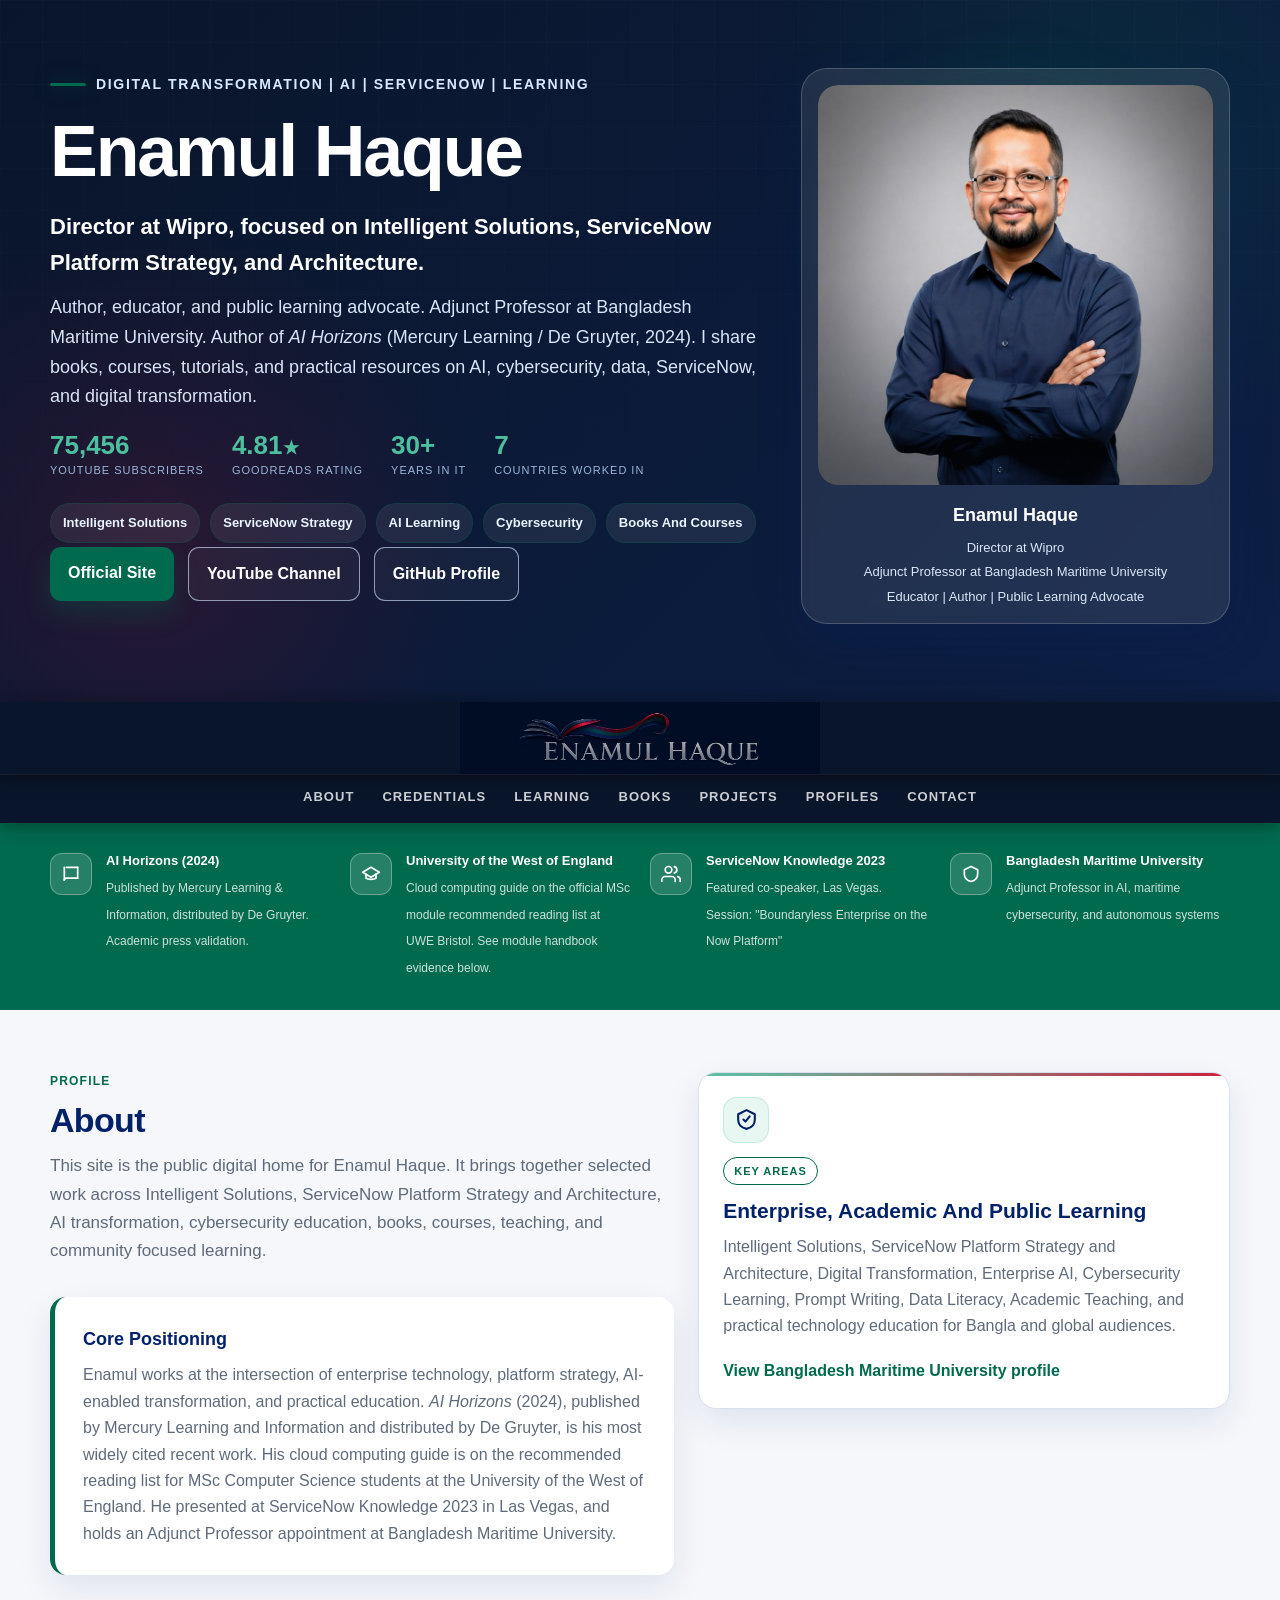
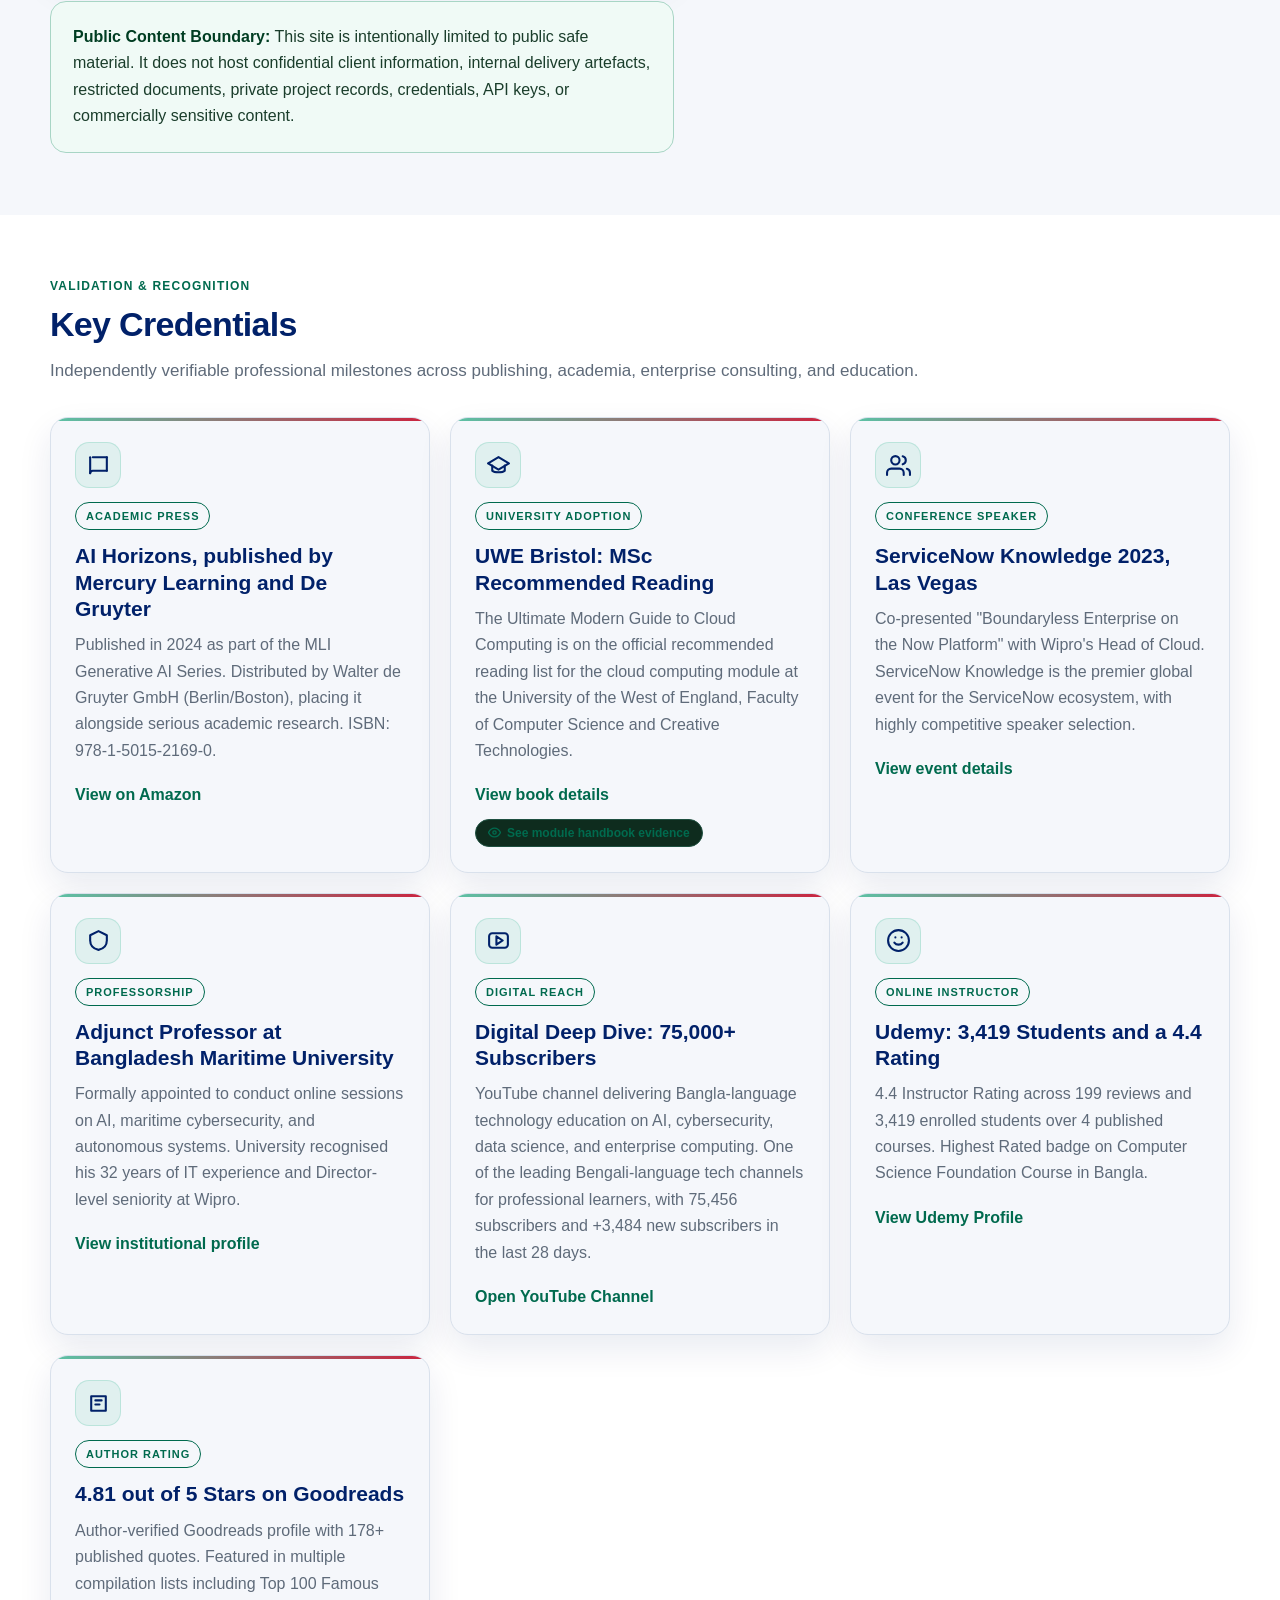
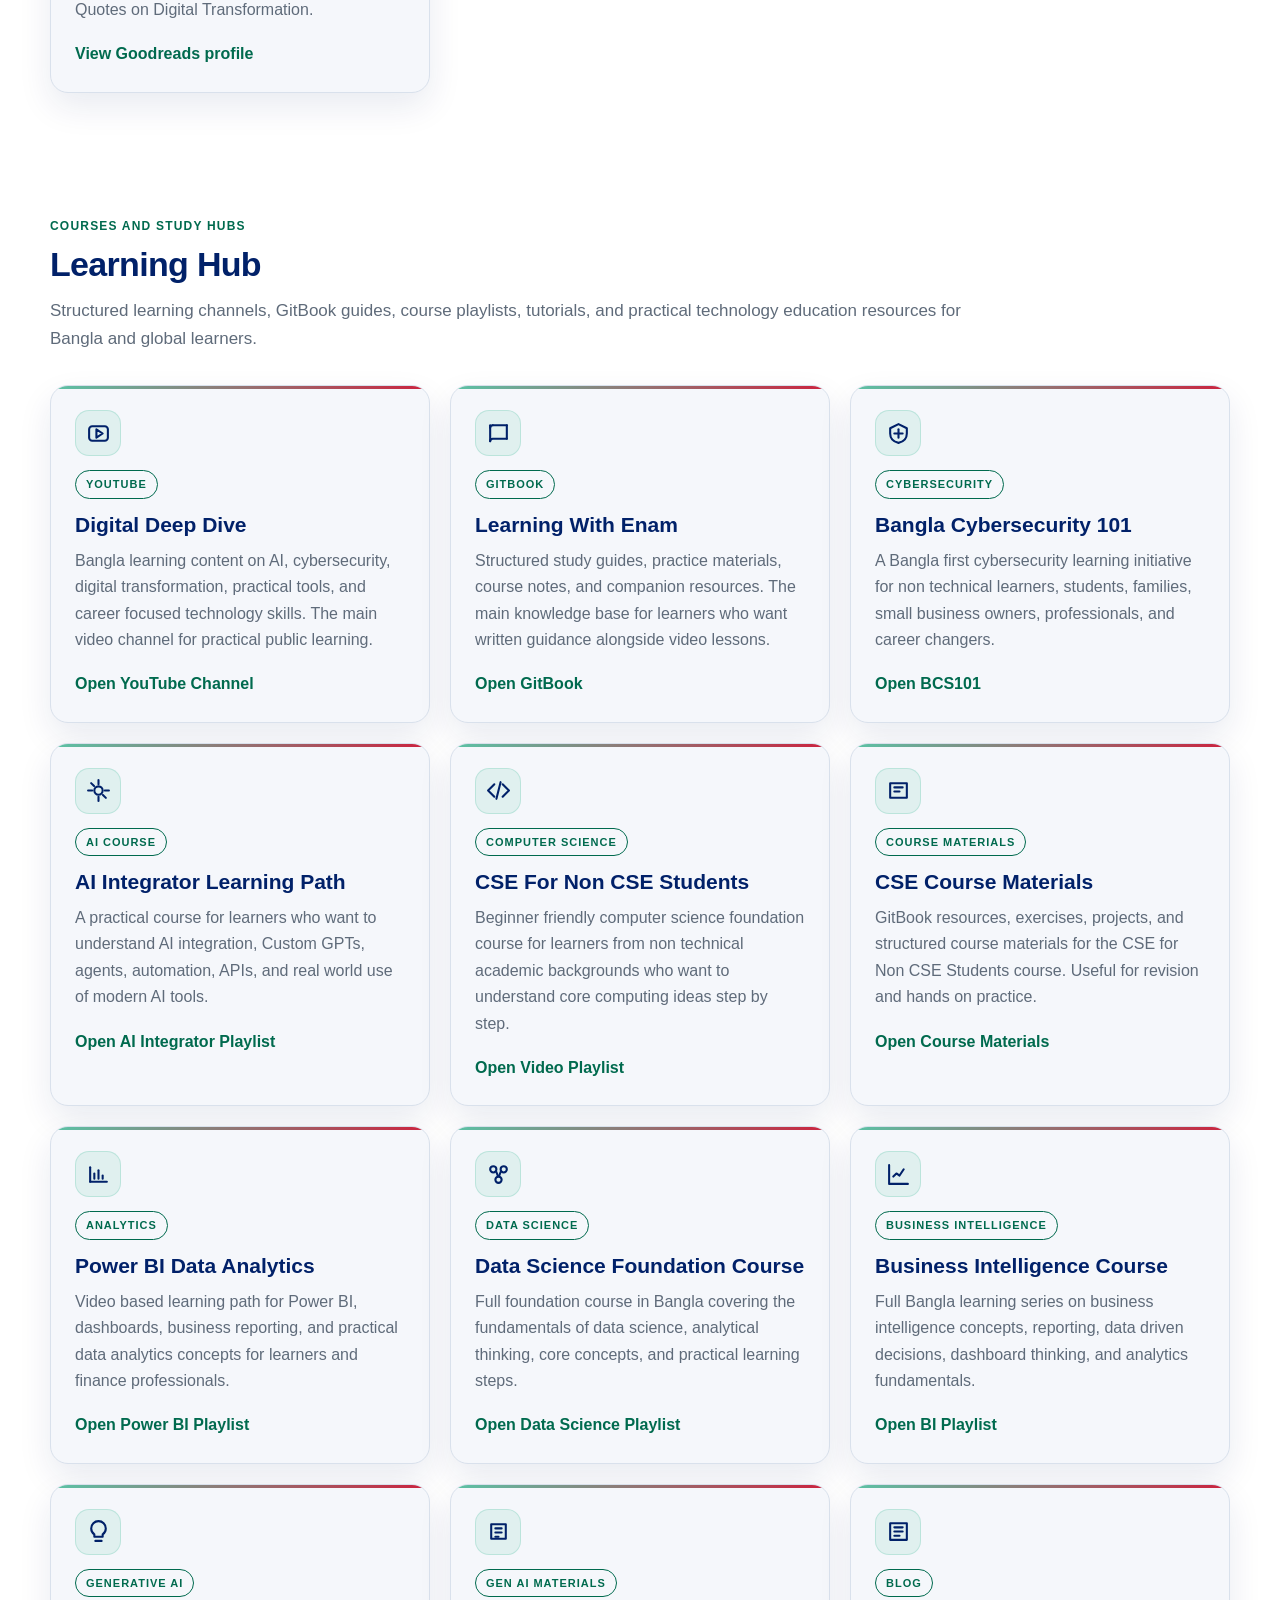
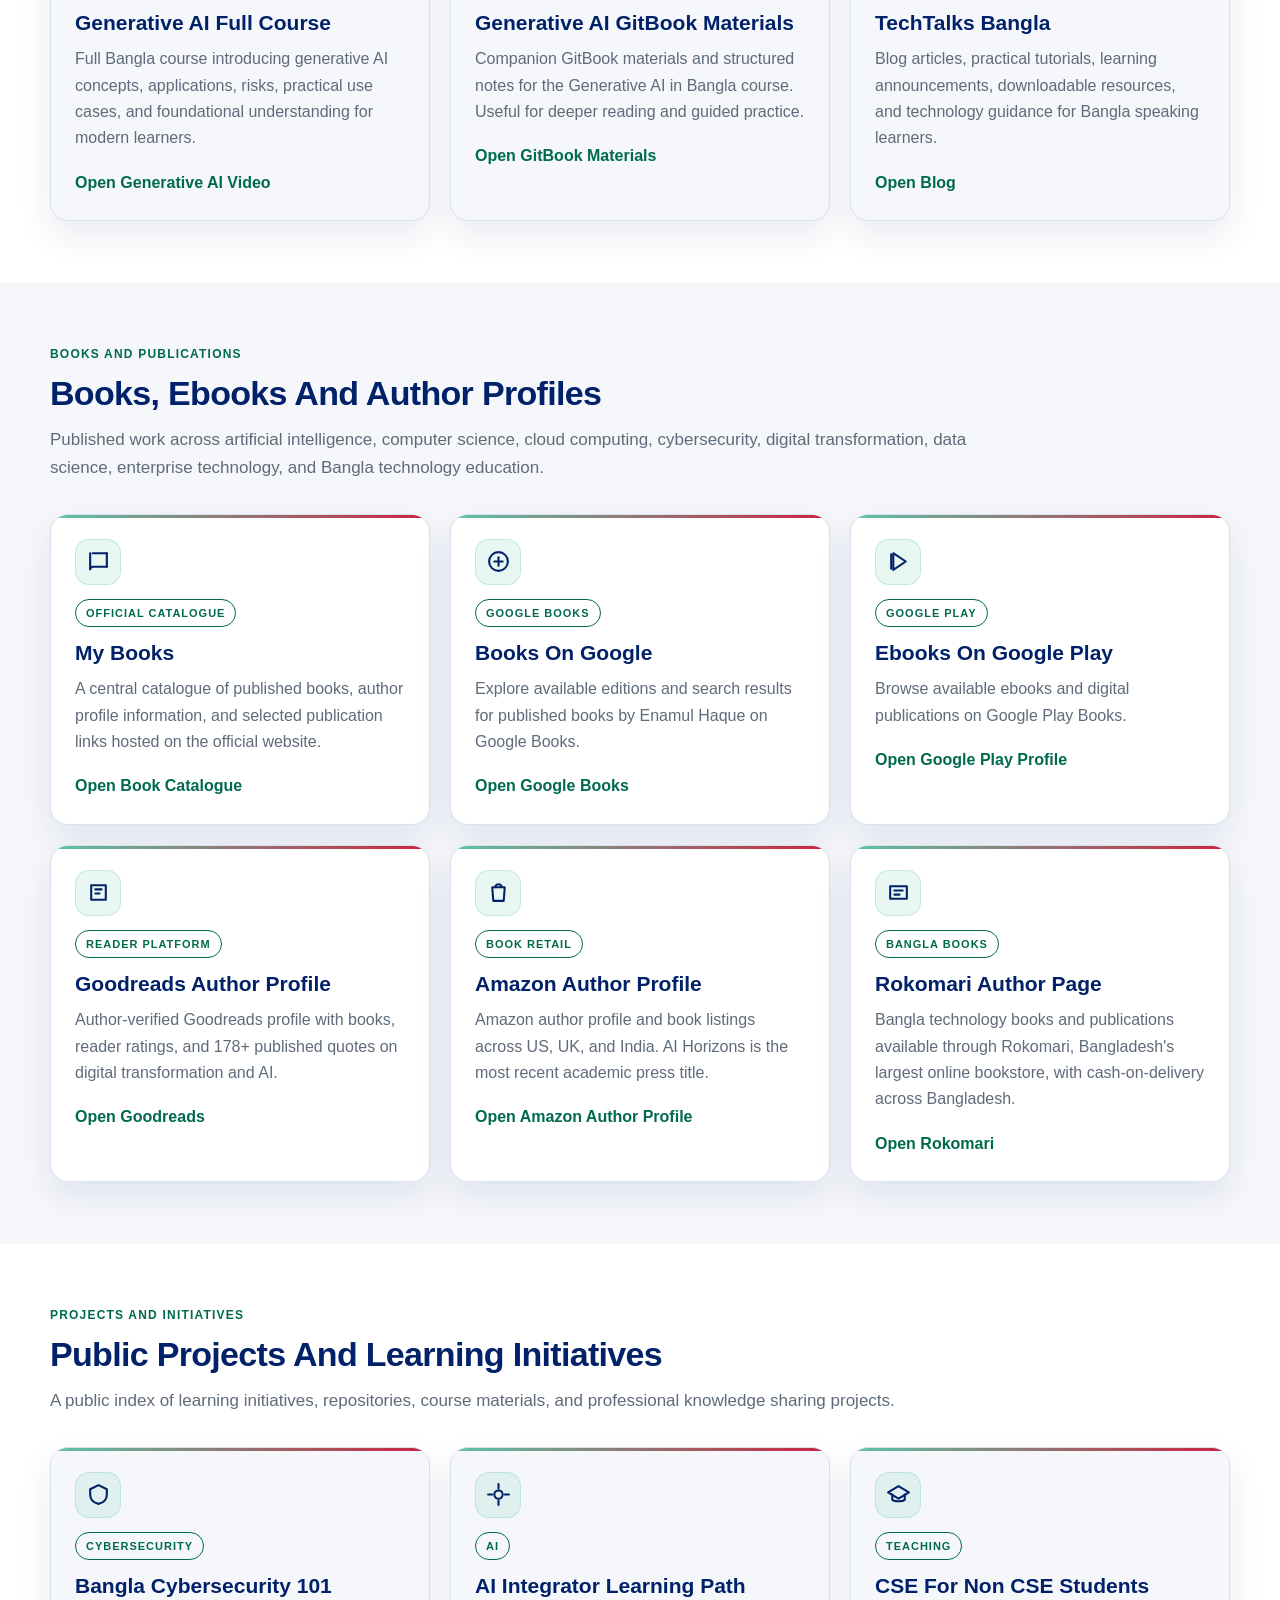
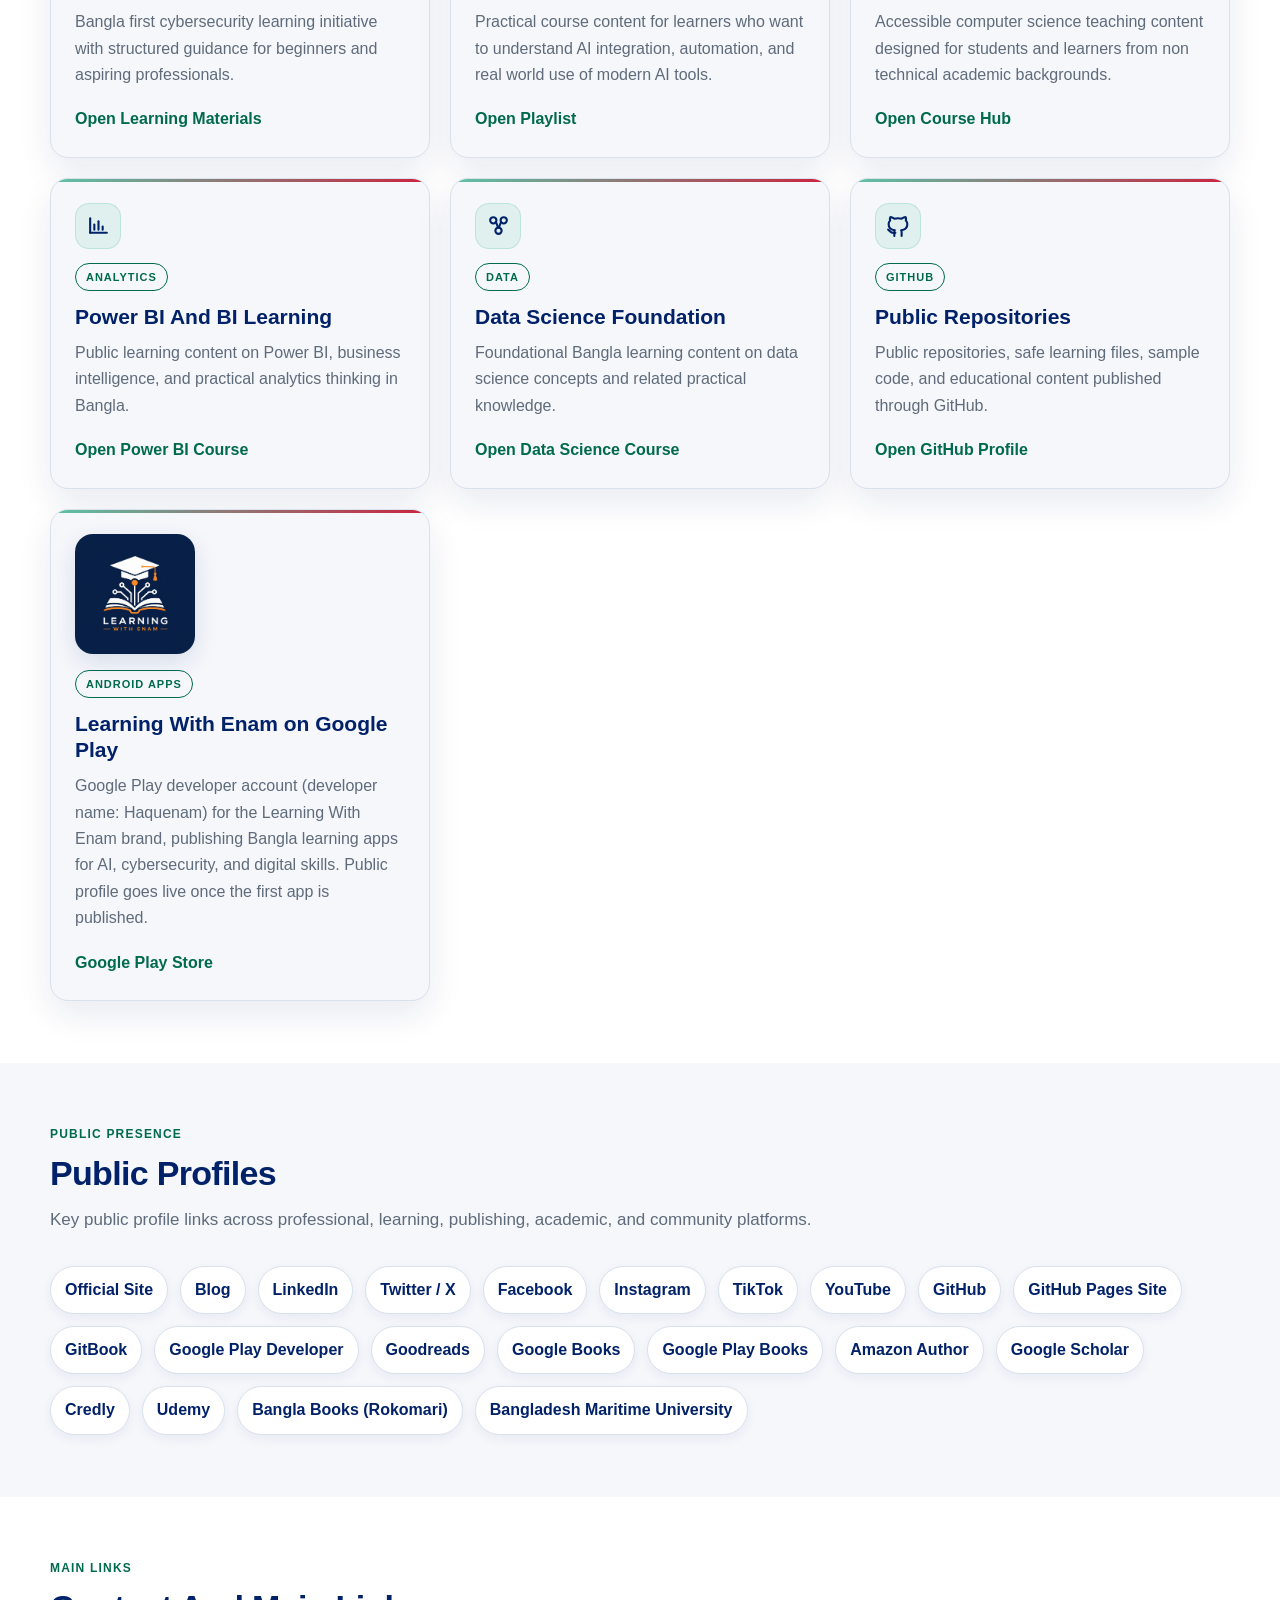
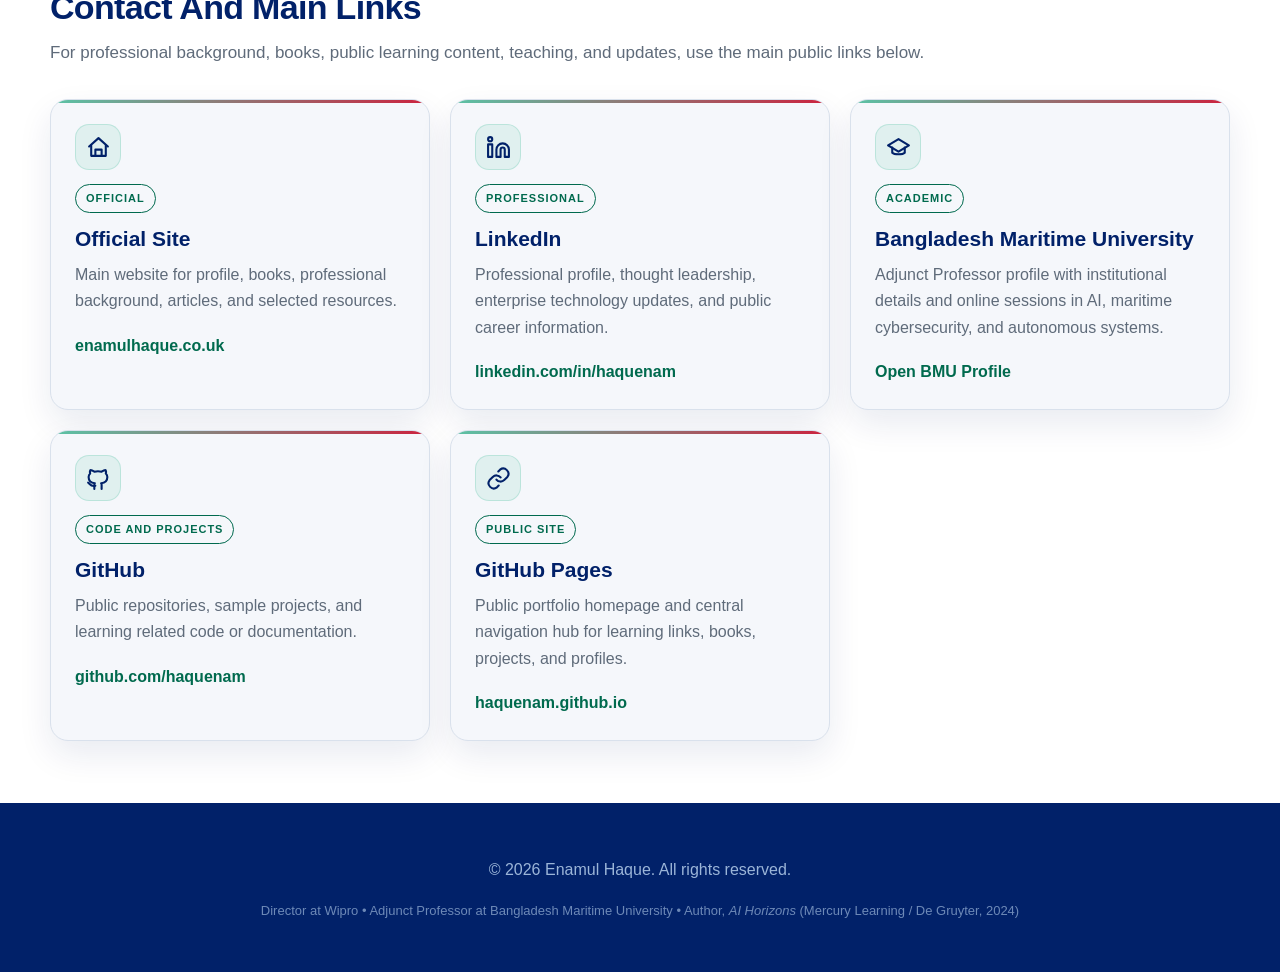
==== commit 96312780: "Add files via upload" ====
--- a/index.html
+++ b/index.html
@@ -4,7 +4,7 @@
   <meta charset="UTF-8" />
   <meta name="viewport" content="width=device-width, initial-scale=1.0" />
   <meta name="robots" content="index, follow" />
-  <meta name="description" content="Official public portfolio of Enamul Haque — Director at Wipro, Adjunct Professor at Bangladesh Maritime University, author of AI Horizons (Mercury Learning / De Gruyter, 2024), and Bangla technology educator with 30+ years in enterprise IT, AI, and ServiceNow architecture." />
+  <meta name="description" content="Official public portfolio of Enamul Haque. Director at Wipro, Adjunct Professor at Bangladesh Maritime University, author of AI Horizons (Mercury Learning / De Gruyter, 2024), and Bangla technology educator with 30+ years in enterprise IT, AI, and ServiceNow architecture." />
   <meta name="author" content="Enamul Haque" />
   <link rel="canonical" href="https://haquenam.github.io/" />
 
@@ -66,29 +66,29 @@
       "https://www.udemy.com/user/enamul-haque-74/",
       "https://haquenam.gitbook.io/learningwithenam",
       "https://techtalksbangla.com/",
-      "https://play.google.com/store/apps/developer?id=Haquenam"
+      "https://play.google.com/store"
     ]
   }
   </script>
 
   <style>
     :root {
-      --navy: #07162f;
-      --navy2: #0d1b38;
-      --navy3: #142b55;
-      --blue: #1c52a3;
-      --cyan: #39d5ff;
-      --cyan-soft: rgba(57, 213, 255, 0.18);
-      --accent: #f5831f;
-      --accent-soft: rgba(245, 131, 31, 0.16);
+      --navy: #012169;
+      --navy2: #011254;
+      --navy3: #1a3e9e;
+      --blue: #012169;
+      --cyan: #4dbf9f;
+      --cyan-soft: rgba(0, 106, 78, 0.18);
+      --accent: #006A4E;
+      --accent-soft: rgba(0, 106, 78, 0.16);
       --soft: #f5f7fb;
       --soft2: #eef4fb;
       --text: #172033;
       --muted: #5f6b7a;
       --white: #ffffff;
       --border: #d9e1ec;
-      --green: #2f7d57;
-      --shadow: 0 14px 34px rgba(13, 27, 56, 0.09);
+      --green: #006A4E;
+      --shadow: 0 14px 34px rgba(1, 33, 105, 0.09);
     }
 
     * { box-sizing: border-box; }
@@ -110,9 +110,9 @@
       position: relative;
       overflow: hidden;
       background:
-        radial-gradient(circle at 86% 18%, rgba(57, 213, 255, 0.19), transparent 25%),
-        radial-gradient(circle at 12% 78%, rgba(245, 131, 31, 0.18), transparent 26%),
-        linear-gradient(135deg, var(--navy), var(--navy3));
+        radial-gradient(circle at 86% 18%, rgba(0, 106, 78, 0.20), transparent 28%),
+        radial-gradient(circle at 12% 78%, rgba(200, 16, 46, 0.16), transparent 26%),
+        linear-gradient(135deg, #09152a, #0d1f45);
       color: var(--white);
       padding: 68px 24px 78px;
     }
@@ -138,9 +138,9 @@
       top: 10%;
       width: 340px;
       height: 340px;
-      border: 1px solid rgba(57, 213, 255, 0.25);
+      border: 1px solid rgba(0, 106, 78, 0.30);
       border-radius: 50%;
-      box-shadow: 0 0 60px rgba(57, 213, 255, 0.08);
+      box-shadow: 0 0 60px rgba(0, 106, 78, 0.12);
       pointer-events: none;
     }
 
@@ -169,7 +169,7 @@
       height: 3px;
       background: var(--accent);
       border-radius: 99px;
-      box-shadow: 0 0 18px rgba(245, 131, 31, 0.45);
+      box-shadow: 0 0 18px rgba(0, 106, 78, 0.50);
     }
 
     h1 {
@@ -249,7 +249,7 @@
     .button.primary {
       background: var(--accent);
       color: var(--white);
-      box-shadow: 0 12px 26px rgba(245, 131, 31, 0.25);
+      box-shadow: 0 12px 26px rgba(0, 106, 78, 0.30);
     }
 
     .button.secondary {
@@ -271,7 +271,7 @@
     }
 
     .hero-badge {
-      border: 1px solid rgba(207,224,247,0.26);
+      border: 1px solid rgba(0, 106, 78, 0.28);
       background: rgba(255,255,255,0.07);
       color: #e9f4ff;
       border-radius: 999px;
@@ -287,7 +287,7 @@
       border-radius: 26px;
       padding: 16px;
       backdrop-filter: blur(8px);
-      box-shadow: 0 18px 46px rgba(0, 0, 0, 0.24);
+      box-shadow: 0 18px 46px rgba(1, 33, 105, 0.20);
     }
 
     .portrait-frame {
@@ -335,13 +335,36 @@
     }
 
     /* ── Navigation ── */
-    nav {
-      background: rgba(255,255,255,0.96);
-      border-bottom: 1px solid var(--border);
+    /* Ribbon hidden — brand logo carries the colour story */
+    .top-ribbon { display: none; }
+
+    /* ── Brand logo banner ── */
+    .brand-banner {
+      background: #09152a;
+      padding: 0;
+      text-align: center;
       position: sticky;
       top: 0;
+      z-index: 11;
+      box-shadow: 0 2px 20px rgba(0, 0, 0, 0.40);
+    }
+
+    .brand-banner img {
+      height: 72px;
+      width: auto;
+      display: block;
+      margin: 0 auto;
+      object-fit: contain;
+    }
+
+    nav {
+      background: #09152a;
+      border-top: 1px solid rgba(255,255,255,0.07);
+      border-bottom: none;
+      position: sticky;
+      top: 72px;
       z-index: 10;
-      backdrop-filter: blur(10px);
+      box-shadow: 0 3px 18px rgba(0, 0, 0, 0.35);
     }
 
     nav .container {
@@ -349,34 +372,40 @@
       flex-wrap: wrap;
       gap: 18px;
       align-items: center;
-      justify-content: space-between;
-      padding: 14px 24px;
-    }
-
-    .brand {
-      font-weight: 900;
-      color: var(--navy);
-      letter-spacing: 0.01em;
-    }
+      justify-content: center;
+      padding: 11px 24px;
+    }
+
+    /* Hide the text brand — logo banner handles it */
+    .brand { display: none; }
 
     .navlinks {
       display: flex;
       flex-wrap: wrap;
-      gap: 16px;
-      font-size: 14px;
+      gap: 28px;
+      font-size: 13px;
     }
 
     .navlinks a {
-      color: var(--blue);
+      color: rgba(255, 255, 255, 0.80);
       text-decoration: none;
-      font-weight: 800;
-    }
-
-    .navlinks a:hover { text-decoration: underline; }
+      font-weight: 700;
+      letter-spacing: 0.08em;
+      text-transform: uppercase;
+      padding-bottom: 3px;
+      border-bottom: 2px solid transparent;
+      transition: color 0.18s, border-color 0.18s;
+    }
+
+    .navlinks a:hover {
+      color: #ffffff;
+      border-bottom-color: #C8102E;
+      text-decoration: none;
+    }
 
     /* ── Credentials strip ── */
     .credentials-strip {
-      background: var(--navy);
+      background: #006A4E;
       padding: 30px 24px;
     }
 
@@ -396,8 +425,8 @@
       width: 42px;
       height: 42px;
       border-radius: 12px;
-      background: rgba(57, 213, 255, 0.14);
-      border: 1px solid rgba(57, 213, 255, 0.28);
+      background: rgba(255, 255, 255, 0.15);
+      border: 1px solid rgba(255, 255, 255, 0.30);
       display: grid;
       place-items: center;
       flex-shrink: 0;
@@ -406,7 +435,7 @@
     .cred-icon-wrap svg {
       width: 20px;
       height: 20px;
-      stroke: var(--cyan);
+      stroke: #ffffff;
       stroke-width: 2;
       fill: none;
       stroke-linecap: round;
@@ -424,7 +453,7 @@
 
     .cred-text span {
       font-size: 12px;
-      color: #7a9dc6;
+      color: rgba(255, 255, 255, 0.80);
       line-height: 1.4;
     }
 
@@ -484,14 +513,14 @@
       top: 0;
       left: 0;
       right: 0;
-      height: 4px;
-      background: linear-gradient(90deg, var(--accent), var(--cyan));
+      height: 3px;
+      background: linear-gradient(90deg, #4dbf9f, #C8102E);
       opacity: 0.92;
     }
 
     .card:hover {
       transform: translateY(-3px);
-      box-shadow: 0 18px 42px rgba(13, 27, 56, 0.13);
+      box-shadow: 0 18px 42px rgba(1, 33, 105, 0.12);
     }
 
     .alt .card { background: var(--soft); }
@@ -509,7 +538,7 @@
     }
 
     .card a {
-      color: var(--accent);
+      color: #006A4E;
       font-weight: 900;
       text-decoration: none;
     }
@@ -521,13 +550,14 @@
       font-size: 11px;
       text-transform: uppercase;
       letter-spacing: 0.07em;
-      color: var(--green);
-      background: #e7f3ec;
-      border: 1px solid #c8e1d3;
+      color: #006A4E;
+      background: transparent;
+      border: 1.5px solid #006A4E;
       border-radius: 999px;
-      padding: 5px 9px;
+      padding: 4px 10px;
       margin-bottom: 13px;
-      font-weight: 900;
+      font-weight: 700;
+      letter-spacing: 0.09em;
     }
 
     .icon {
@@ -536,8 +566,8 @@
       display: grid;
       place-items: center;
       border-radius: 14px;
-      background: linear-gradient(135deg, rgba(57, 213, 255, 0.14), rgba(245, 131, 31, 0.13));
-      border: 1px solid rgba(26, 58, 92, 0.12);
+      background: rgba(77, 191, 159, 0.12);
+      border: 1px solid rgba(77, 191, 159, 0.25);
       margin-bottom: 14px;
       color: var(--blue);
     }
@@ -593,33 +623,33 @@
       text-decoration: none;
       color: var(--blue);
       font-weight: 800;
-      box-shadow: 0 4px 12px rgba(13, 27, 56, 0.04);
+      box-shadow: 0 4px 12px rgba(1, 33, 105, 0.06);
       transition: all 0.16s ease;
     }
 
     .link-cloud a:hover {
-      background: var(--soft2);
-      border-color: var(--blue);
+      background: #f0faf6;
+      border-color: #006A4E;
     }
 
     .alt .link-cloud a { background: var(--soft); }
 
     /* ── Governance note ── */
     .governance-note {
-      background: #fff7ef;
-      border: 1px solid #ffd7b6;
+      background: #f0faf6;
+      border: 1px solid #a8d5c5;
       border-radius: 16px;
       padding: 22px;
-      color: #70401d;
+      color: #1a3d2b;
       margin-top: 26px;
     }
 
-    .governance-note strong { color: #5c3212; }
+    .governance-note strong { color: #003d22; }
 
     /* ── Footer ── */
     footer {
       background: var(--navy);
-      color: #cbd7e7;
+      color: #9bb5d8;
       padding: 38px 24px;
       text-align: center;
     }
@@ -640,7 +670,8 @@
         grid-template-columns: 1fr;
       }
 
-      nav { position: static; }
+      nav { position: static; top: 0; }
+      .brand-banner { position: static; }
     }
 
     /* Logo card */
@@ -650,7 +681,7 @@
       border-radius: 18px;
       display: block;
       margin: 0 0 16px;
-      box-shadow: 0 8px 24px rgba(7, 22, 47, 0.18);
+      box-shadow: 0 8px 24px rgba(1, 33, 105, 0.12);
     }
 
     /* Evidence panel */
@@ -661,8 +692,8 @@
       font-size: 12px;
       font-weight: 900;
       color: var(--green);
-      background: #e7f3ec;
-      border: 1px solid #c8e1d3;
+      background: #0e2c1e;
+      border: 1px solid #1e5040;
       border-radius: 999px;
       padding: 6px 12px;
       cursor: pointer;
@@ -670,7 +701,7 @@
       text-decoration: none;
       transition: background 0.15s ease;
     }
-    .evidence-toggle:hover { background: #d0eadb; }
+    .evidence-toggle:hover { background: #005a40; color: #ffffff; }
     .evidence-toggle svg {
       width: 13px; height: 13px;
       stroke: var(--green); fill: none;
@@ -685,7 +716,7 @@
       border-radius: 12px;
       overflow: hidden;
       border: 1px solid var(--border);
-      box-shadow: 0 4px 14px rgba(13,27,56,0.08);
+      box-shadow: 0 4px 14px rgba(1, 33, 105, 0.07);
     }
     .evidence-panel.open { display: block; }
     .evidence-panel img {
@@ -770,6 +801,10 @@
       </div>
     </div>
   </header>
+
+  <div class="brand-banner" role="banner">
+    <img src="[data-uri]" alt="Enamul Haque — official branding with open book, ribbon in Bangladesh green, red and British navy" height="72" loading="eager" />
+  </div>
 
   <nav aria-label="Main navigation">
     <div class="container">
@@ -796,7 +831,7 @@
           </div>
           <div class="cred-text">
             <strong>AI Horizons (2024)</strong>
-            <span>Published by Mercury Learning &amp; Information, distributed by De Gruyter — academic press validation</span>
+            <span>Published by Mercury Learning &amp; Information, distributed by De Gruyter. Academic press validation.</span>
           </div>
         </div>
         <div class="cred-item">
@@ -805,7 +840,7 @@
           </div>
           <div class="cred-text">
             <strong>University of the West of England</strong>
-            <span>Cloud computing guide on official MSc module recommended reading list at UWE Bristol — see module handbook</span>
+            <span>Cloud computing guide on the official MSc module recommended reading list at UWE Bristol. See module handbook evidence below.</span>
           </div>
         </div>
         <div class="cred-item">
@@ -814,7 +849,7 @@
           </div>
           <div class="cred-text">
             <strong>ServiceNow Knowledge 2023</strong>
-            <span>Featured co-speaker, Las Vegas — "Boundaryless Enterprise on the Now Platform"</span>
+            <span>Featured co-speaker, Las Vegas. Session: "Boundaryless Enterprise on the Now Platform"</span>
           </div>
         </div>
         <div class="cred-item">
@@ -823,7 +858,7 @@
           </div>
           <div class="cred-text">
             <strong>Bangladesh Maritime University</strong>
-            <span>Adjunct Professor — AI, maritime cybersecurity, and autonomous systems</span>
+            <span>Adjunct Professor in AI, maritime cybersecurity, and autonomous systems</span>
           </div>
         </div>
       </div>
@@ -879,7 +914,7 @@
           <div class="card">
             <div class="icon"><svg viewBox="0 0 24 24" aria-hidden="true"><path d="M4 19.5A2.5 2.5 0 0 1 6.5 17H20"/><path d="M4 4v15.5"/><path d="M20 4v13"/><path d="M6.5 4H20"/></svg></div>
             <span class="tag">Academic Press</span>
-            <h3>AI Horizons — Mercury Learning / De Gruyter</h3>
+            <h3>AI Horizons, published by Mercury Learning and De Gruyter</h3>
             <p>
               Published in 2024 as part of the MLI Generative AI Series. Distributed by Walter de Gruyter GmbH (Berlin/Boston), placing it alongside serious academic research. ISBN: 978-1-5015-2169-0.
             </p>
@@ -889,7 +924,7 @@
           <div class="card">
             <div class="icon"><svg viewBox="0 0 24 24" aria-hidden="true"><path d="M22 10L12 4 2 10l10 6 10-6z"/><path d="M6 12v5c2 2 10 2 12 0v-5"/></svg></div>
             <span class="tag">University Adoption</span>
-            <h3>UWE Bristol — MSc Recommended Reading</h3>
+            <h3>UWE Bristol: MSc Recommended Reading</h3>
             <p>
               The Ultimate Modern Guide to Cloud Computing is on the official recommended reading list for the cloud computing module at the University of the West of England, Faculty of Computer Science and Creative Technologies.
             </p>
@@ -900,8 +935,8 @@
               <span class="etxt">See module handbook evidence</span>
             </button>
             <div class="evidence-panel" role="region" aria-label="UWE Bristol module handbook screenshot">
-              <div class="evidence-label">UWE Bristol module handbook — book highlighted in recommended readings list</div>
-              <img src="[data-uri]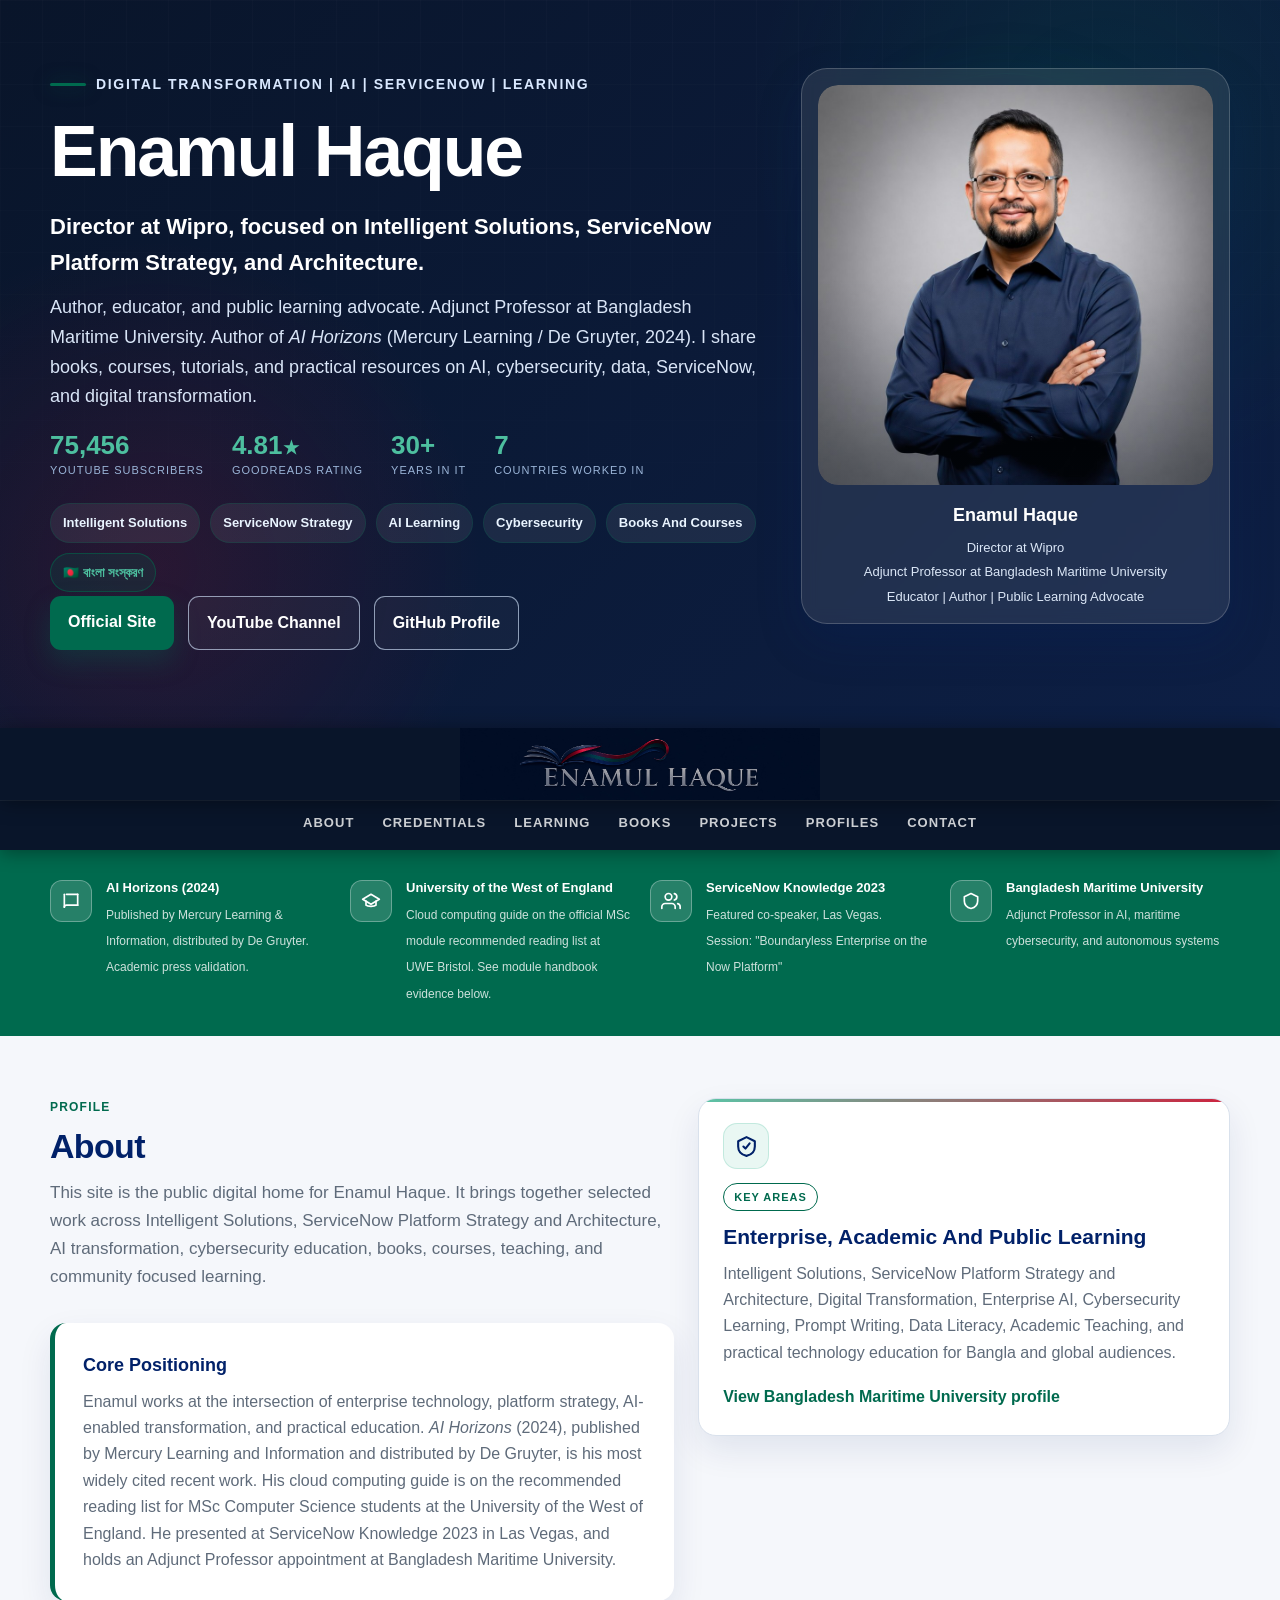
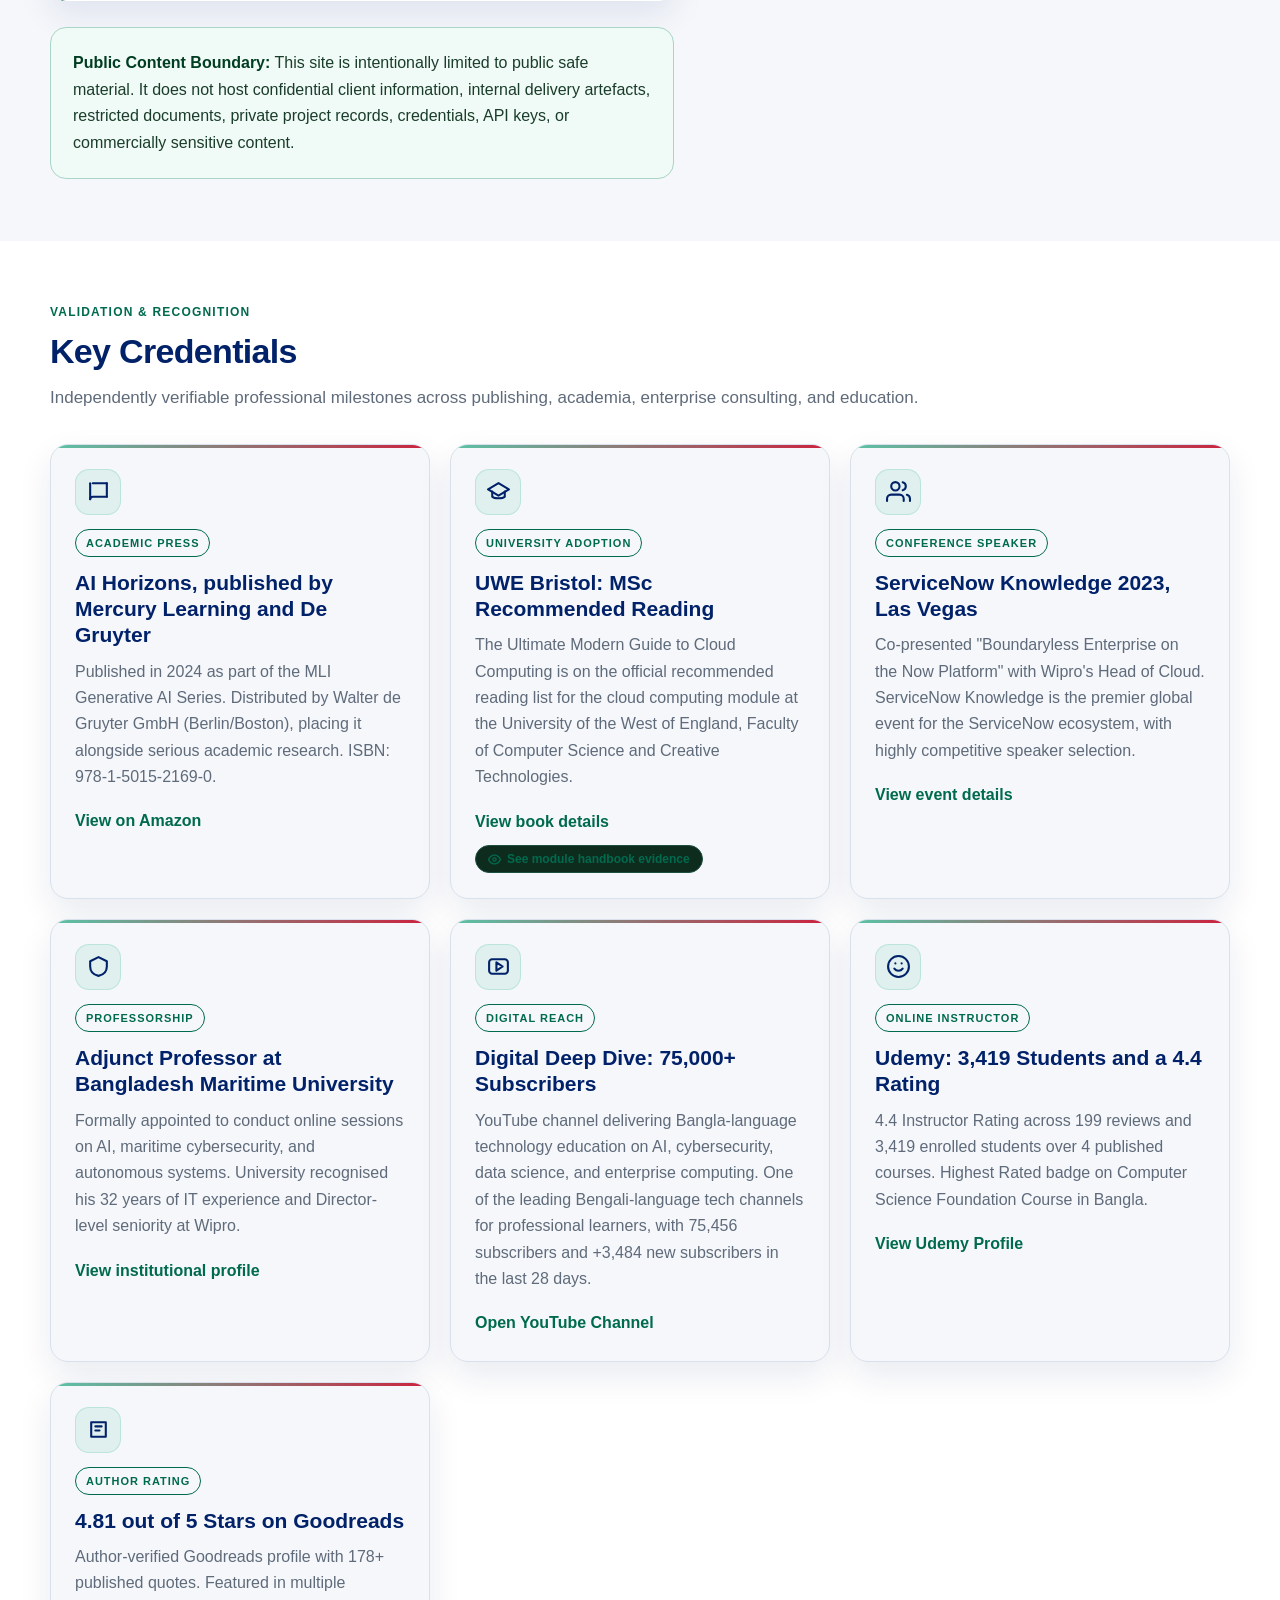
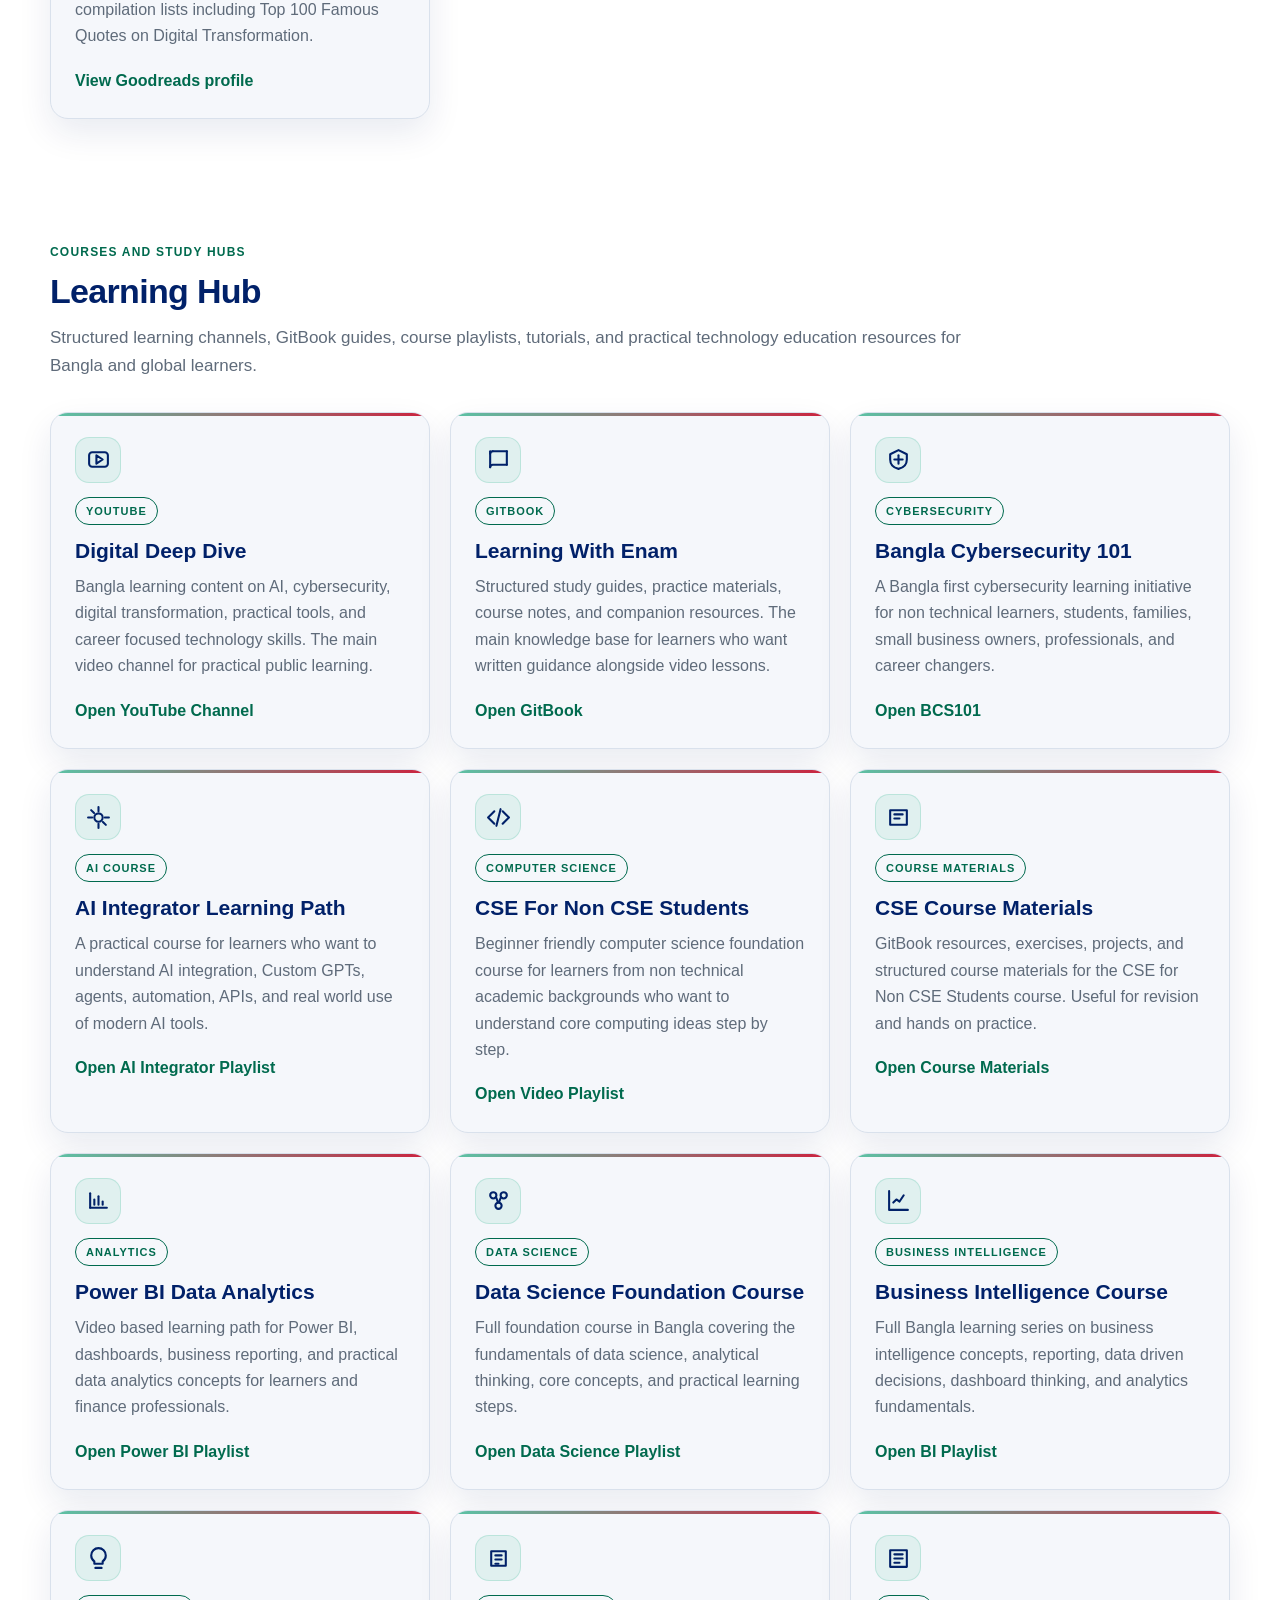
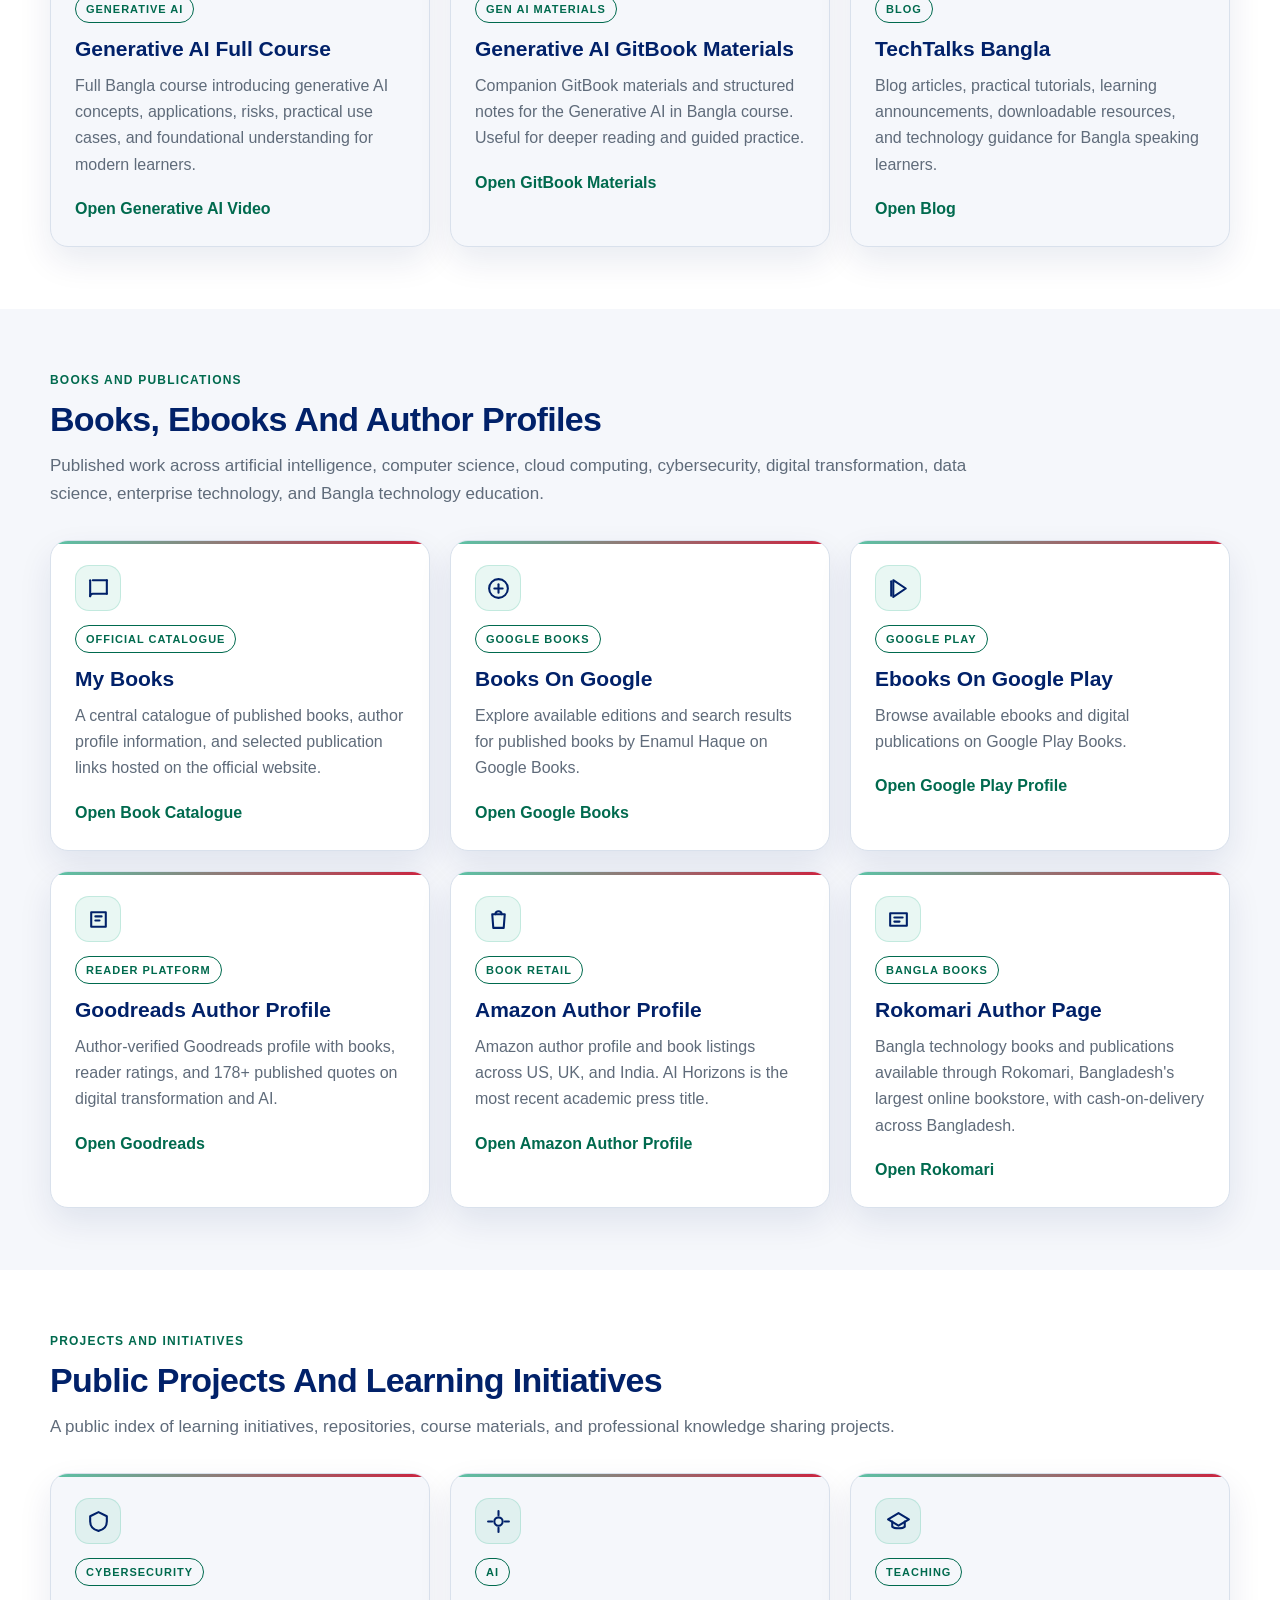
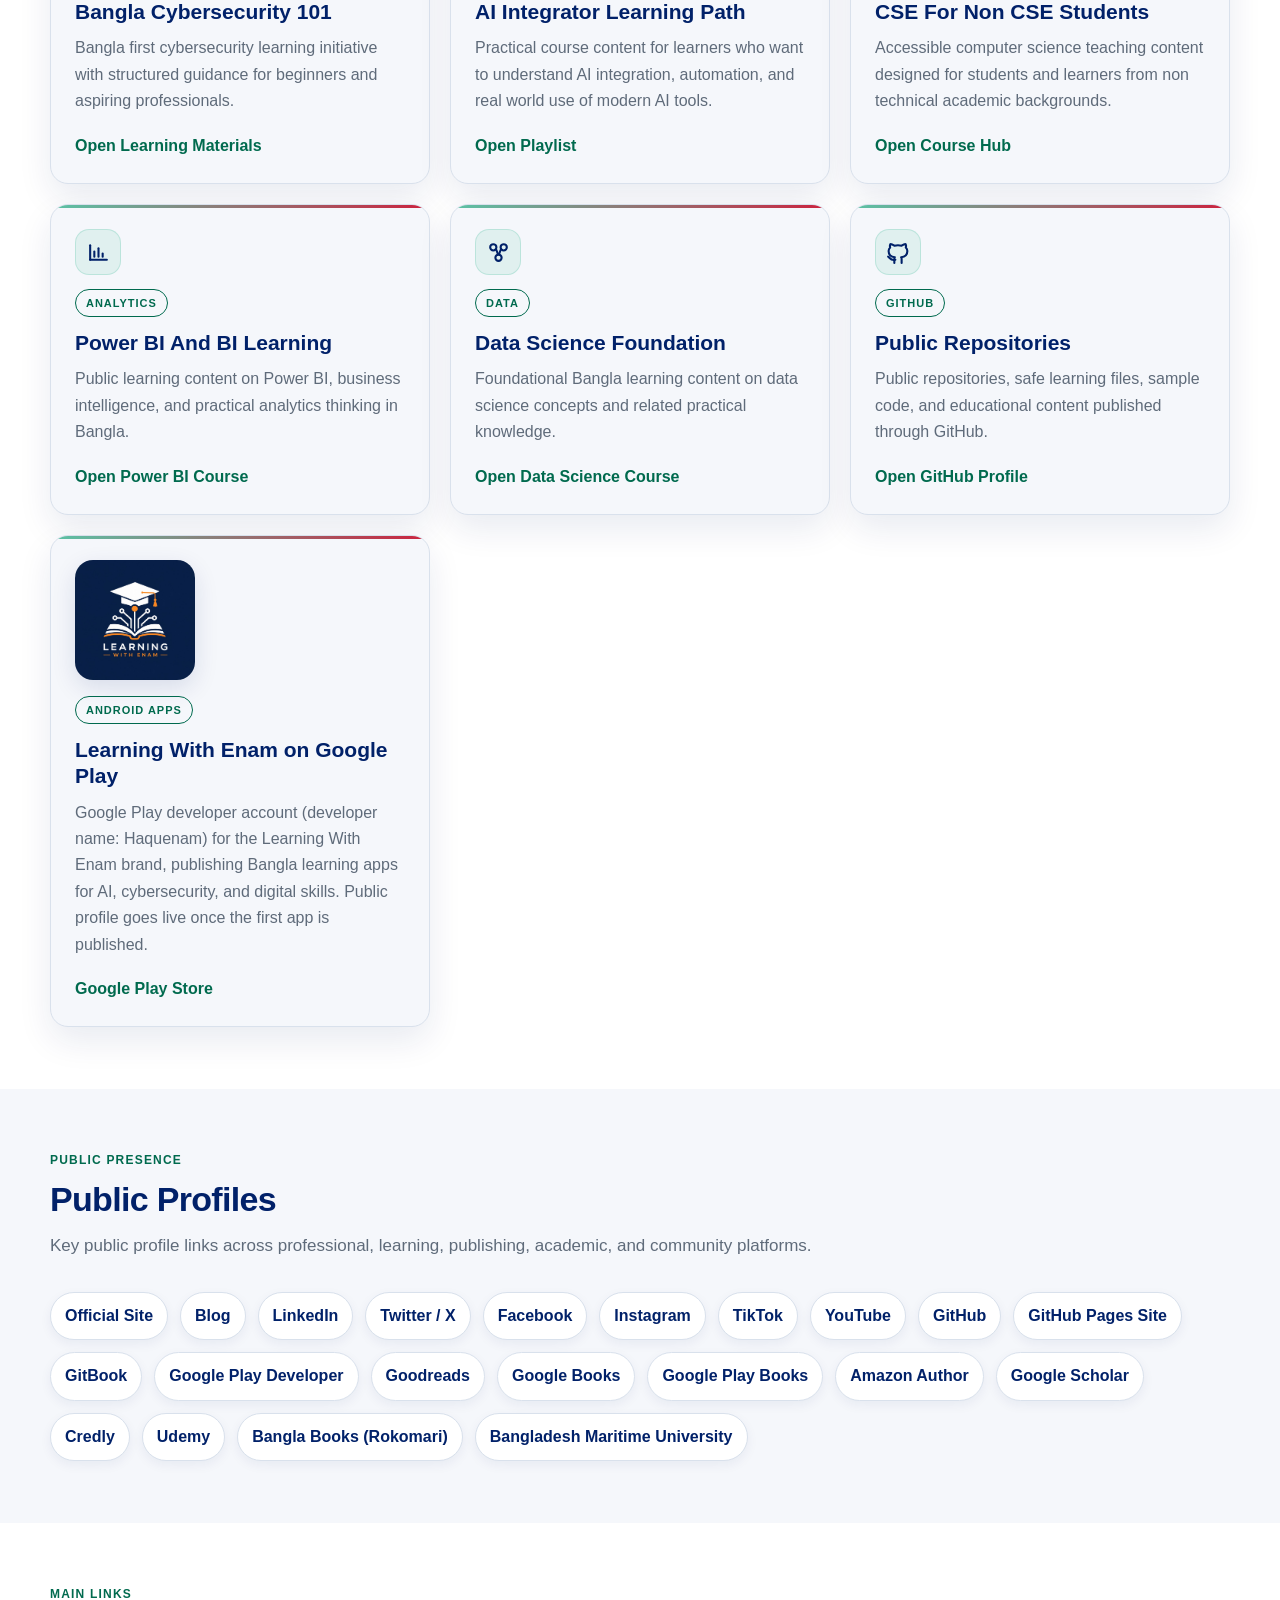
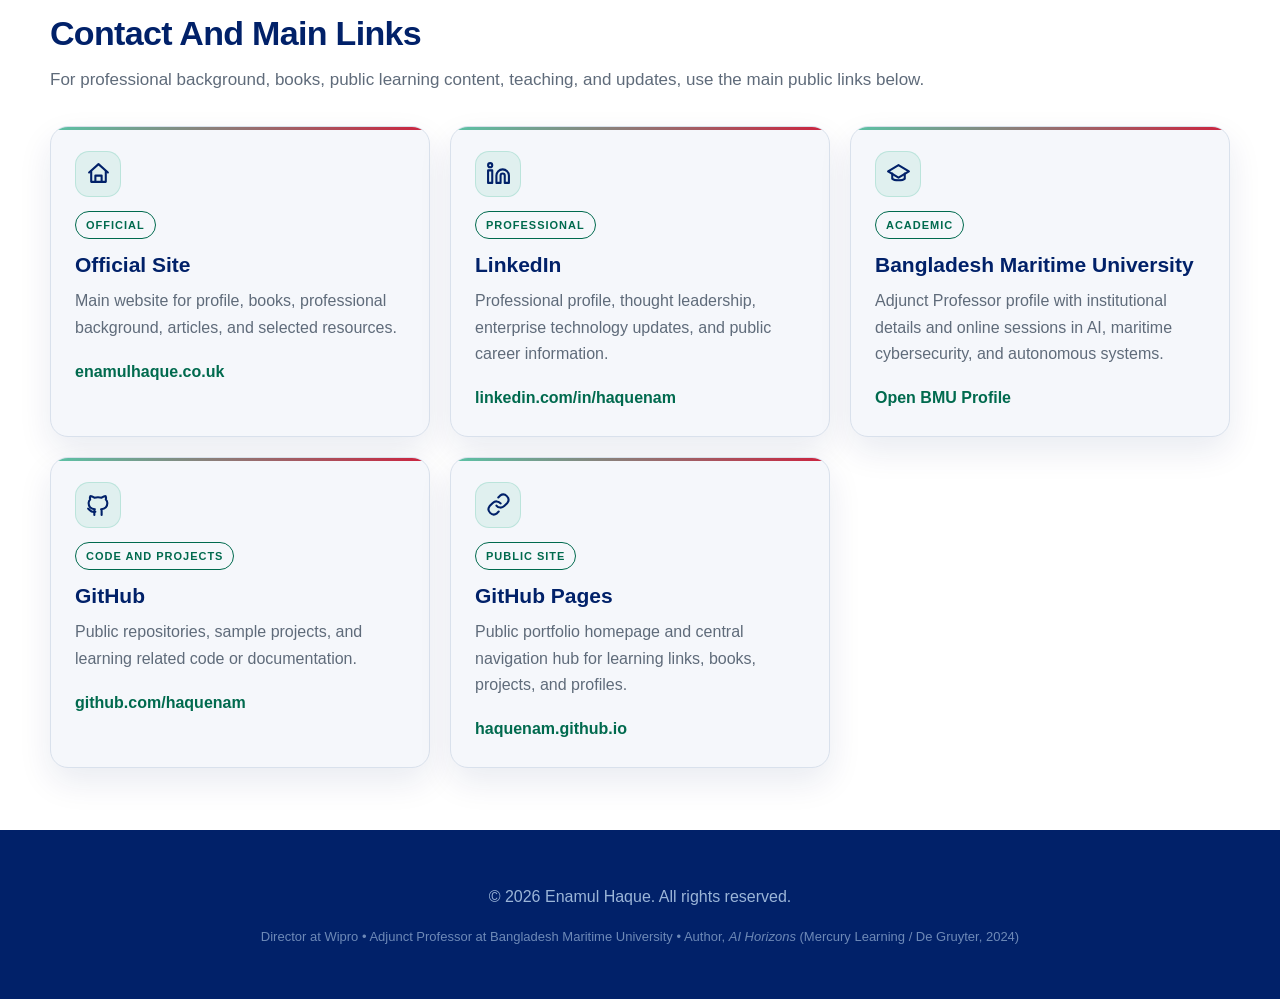
==== commit 7cf36a5d: "Add files via upload" ====
--- a/index.html
+++ b/index.html
@@ -777,6 +777,7 @@
           <span class="hero-badge">AI Learning</span>
           <span class="hero-badge">Cybersecurity</span>
           <span class="hero-badge">Books And Courses</span>
+          <a class="hero-badge" href="index-bn.html" style="text-decoration:none;background:rgba(0,106,78,0.18);border-color:rgba(0,106,78,0.55);color:#4dbf9f;">🇧🇩 বাংলা সংস্করণ</a>
         </div>
 
         <div class="actions">
